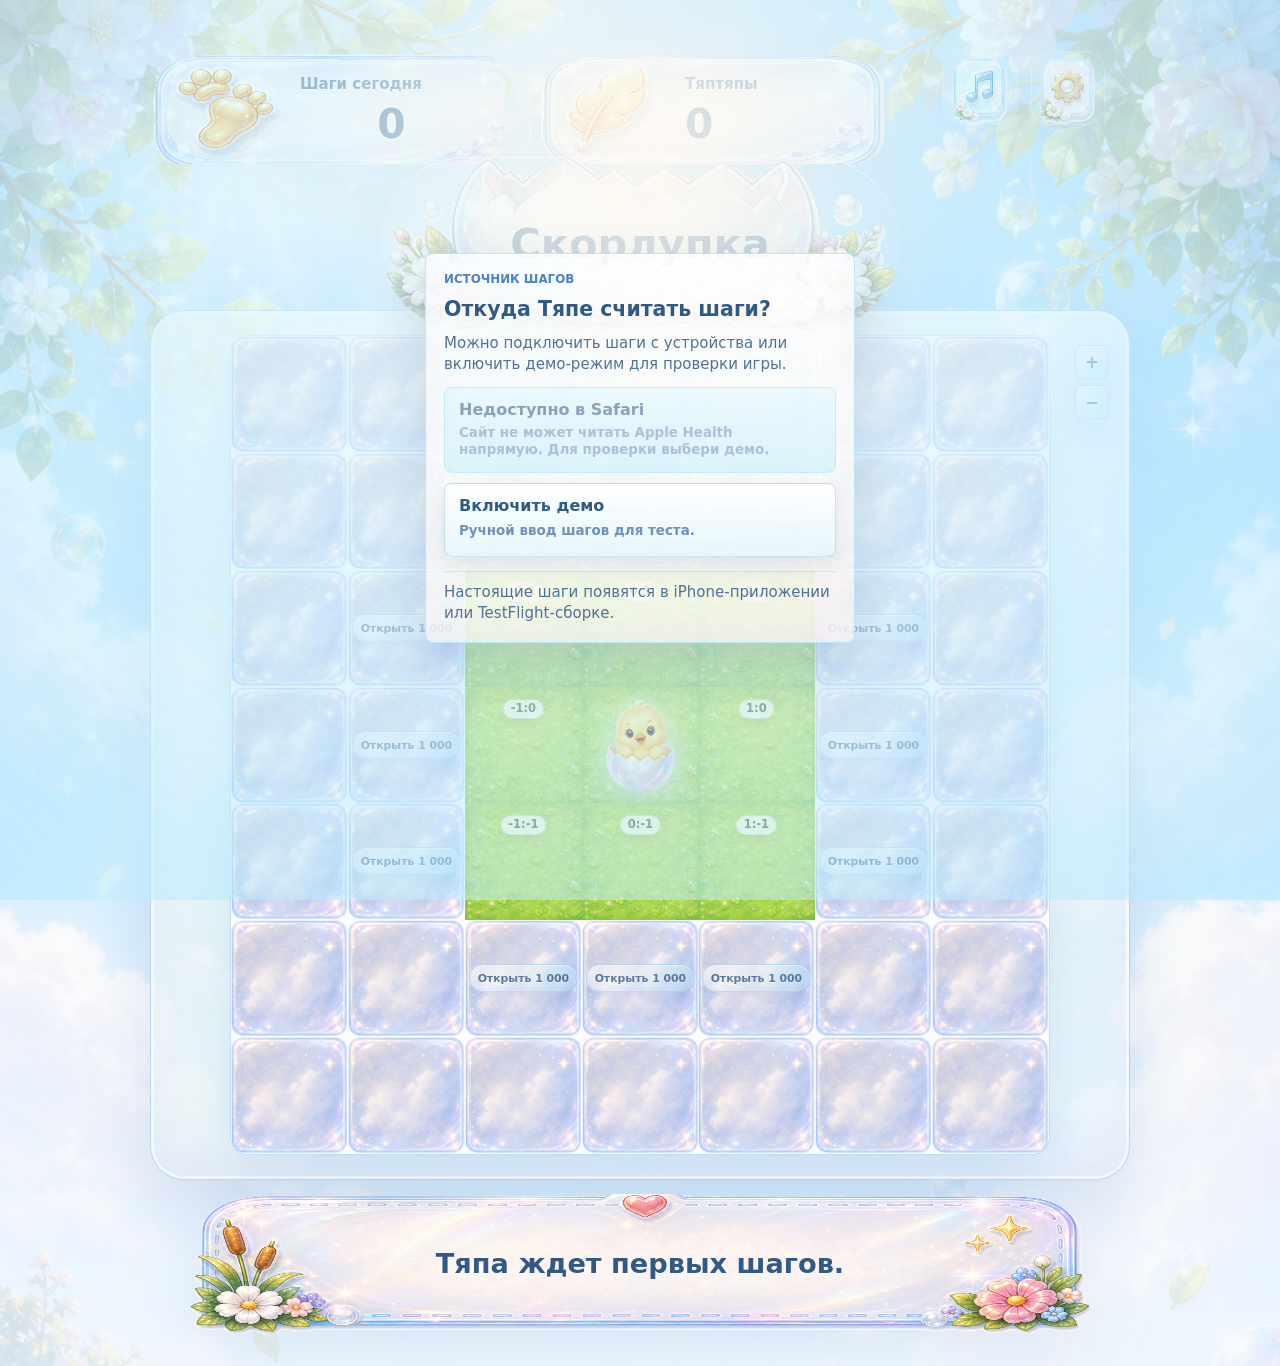
==== tyapa-github-1.3/index.html @ 0c606b0b "Remove Tyapa from shell interior" ====
<!doctype html>
<html lang="ru">
  <head>
    <meta charset="UTF-8" />
    <meta name="viewport" content="width=device-width, initial-scale=1.0" />
    <title>Тяпа 1.3</title>
    <link rel="icon" type="image/png" href="assets/tyapa-hidden.png" />
    <link rel="stylesheet" href="styles.css?v=1.3.4" />
  </head>
  <body class="loading">
    <div class="loader" id="loader" role="status" aria-live="polite">
      <div class="loader-card">
        <div class="loader-scene" aria-hidden="true">
          <span class="loader-cloud loader-cloud-a"></span>
          <span class="loader-cloud loader-cloud-b"></span>
          <span class="loader-sun"></span>
          <span class="loader-hill loader-hill-back"></span>
          <span class="loader-hill loader-hill-front"></span>
          <span class="loader-path"></span>
          <span class="loader-reed loader-reed-a"></span>
          <span class="loader-reed loader-reed-b"></span>
          <span class="loader-leaf loader-leaf-a"></span>
          <span class="loader-leaf loader-leaf-b"></span>
          <div class="loader-egg">
            <img src="assets/tyapa-hidden.png" alt="" draggable="false" />
            <span class="loader-egg-shine"></span>
          </div>
          <div class="loader-trail">
            <span></span>
            <span></span>
            <span></span>
            <span></span>
            <span></span>
            <span></span>
            <span></span>
            <span></span>
          </div>
        </div>
        <div class="loader-copy">
          <p class="loader-title">Тяпа собирает тропинку</p>
          <strong class="loader-progress" id="loaderProgress">0%</strong>
          <span class="loader-bar" aria-hidden="true"><span id="loaderBarFill"></span></span>
        </div>
      </div>
    </div>
    <section class="intro-cutscene" id="introCutscene" aria-label="Первое пробуждение Тяпы" hidden>
      <div class="intro-sky" aria-hidden="true">
        <span class="intro-cloud intro-cloud-a"></span>
        <span class="intro-cloud intro-cloud-b"></span>
        <span class="intro-pollen intro-pollen-a"></span>
        <span class="intro-pollen intro-pollen-b"></span>
        <span class="intro-pollen intro-pollen-c"></span>
      </div>
      <div class="intro-stage" aria-hidden="true">
        <span class="intro-backlight"></span>
        <span class="intro-ground"></span>
        <span class="intro-nest"></span>
        <div class="intro-egg">
          <span class="intro-shadow"></span>
          <span class="intro-egg-whole"></span>
          <span class="intro-egg-top"></span>
          <span class="intro-crack-glow"></span>
          <span class="intro-crack-line"></span>
          <span class="intro-impact"></span>
          <span class="intro-leaf"></span>
          <img class="intro-tyapa" src="assets/tyapa-hidden.png" alt="" draggable="false" />
        </div>
      </div>
      <button class="intro-skip" id="introSkipButton" type="button">Пропустить</button>
    </section>
    <main class="app">
      <section class="topbar" aria-label="Панель состояния">
        <div>
          <p class="eyebrow">уютный шагомер</p>
          <h1>Тяпа</h1>
        </div>
        <div class="top-actions">
          <button class="music-switch" id="soundButton" type="button" aria-label="Музыка" aria-pressed="false">
            <span class="switch-icon" aria-hidden="true">♪</span>
            <span class="switch-copy">Музыка</span>
            <span class="switch-state">Выкл</span>
          </button>
          <button class="icon-button" id="settingsButton" type="button" aria-label="Настройки" title="Настройки">
            ⚙
          </button>
        </div>
      </section>

      <section class="stats" aria-label="Счетчики">
        <article class="stat stat-steps inactive">
          <span>Шаги сегодня</span>
          <input id="stepsInput" class="step-input" type="text" inputmode="numeric" autocomplete="off" aria-label="Шаги сегодня" value="0" readonly />
        </article>
        <article class="stat accent stat-coins">
          <span>Тяптяпы</span>
          <input id="coins" class="coin-input" type="text" inputmode="numeric" autocomplete="off" aria-label="Тяптяпы" value="0" />
        </article>
      </section>

      <section class="step-panel" id="permissionPanel" hidden>
        <div>
          <h2>Доступ к шагам</h2>
          <p>
            Подключение проверяет шаги за сегодня и последние семь дней. Если системный мост здоровья недоступен,
            включится тестовое подтверждение для демо.
          </p>
        </div>
        <button id="grantStepsButton" type="button">Подключить Здоровье</button>
      </section>

      <section class="world-shell" aria-label="Игровой мир">
        <div class="world-header" hidden>
          <div>
            <h2>Карта мира</h2>
            <p id="positionLabel">0:0</p>
          </div>
          <button id="restButton" class="secondary" type="button">Скорлупка</button>
        </div>

        <button id="shellButton" class="shell-title-button" type="button" aria-label="Открыть скорлупку" aria-controls="shellHome" aria-expanded="false">
          <span>Скорлупка</span>
        </button>

        <div class="map-stage">
          <div class="map" id="map" aria-label="Карта 7 на 7"></div>
          <div class="zoom-controls" aria-label="Масштаб карты">
            <button id="zoomInButton" type="button" aria-label="Приблизить" title="Приблизить">+</button>
            <button id="zoomOutButton" type="button" aria-label="Отдалить" title="Отдалить">−</button>
          </div>
          <button id="seedCancelButton" class="seed-cancel-button" type="button" hidden aria-label="Выйти из режима посева" title="Выйти из режима посева">
            <span class="seed-cancel-icon" aria-hidden="true">×</span>
            <span>Готово</span>
          </button>
          <section class="shell-home" id="shellHome" aria-label="Домик в скорлупке" hidden>
            <div class="shell-home-shell" aria-hidden="true">
              <span class="shell-crack shell-crack-left"></span>
              <span class="shell-crack shell-crack-right"></span>
            </div>
            <div class="shell-home-room">
              <div class="shell-room-glow" aria-hidden="true"></div>
              <button class="shell-close" id="shellCloseButton" type="button" aria-label="Вернуться к карте" title="Вернуться к карте">
                <span aria-hidden="true">←</span>
              </button>
              <div class="shell-seed-action">
                <button id="seedButton" class="seed-button" type="button" aria-pressed="false" title="&#1055;&#1086;&#1089;&#1077;&#1103;&#1090;&#1100; &#1089;&#1077;&#1084;&#1077;&#1085;&#1072; &#1085;&#1072; &#1090;&#1088;&#1086;&#1087;&#1080;&#1085;&#1082;&#1077;">
                  <span class="seed-icon" aria-hidden="true"></span>
                  <span class="seed-label">&#1055;&#1086;&#1089;&#1077;&#1103;&#1090;&#1100;</span>
                  <span class="seed-price"><span id="seedCost">5</span> &#1090;&#1103;&#1087;</span>
                </button>
              </div>
              <div class="shell-flight-skill">
                <button id="flightSkillButton" class="shell-skill-button" type="button" title="&#1055;&#1086;&#1083;&#1077;&#1090;">
                  <span class="skill-mark" aria-hidden="true"></span>
                  <span class="skill-name">&#1055;&#1086;&#1083;&#1077;&#1090;</span>
                  <strong>&#1091;&#1088;. <span id="flightLevel">0</span></strong>
                </button>
              </div>
              <section class="shell-collection" aria-label="Полочка с находками" aria-disabled="true">
                <h3><span aria-hidden="true">✦</span> Находки</h3>
                <div class="shell-items" id="shellItems"></div>
              </section>
              <section class="shell-diary" aria-label="Дневник Тяпы" aria-disabled="true">
                <h3><span aria-hidden="true">▤</span> Дневник</h3>
                <ol id="shellDiaryEntries"></ol>
              </section>
            </div>
          </section>
        </div>
        <p class="view-label" id="viewLabel" hidden>Окно: 0:0 / мир 365 x 365</p>

        <div class="controls" aria-label="Перемещение" hidden>
          <button class="joy joy-up" data-move="up" type="button" aria-label="Вверх">↑</button>
          <button class="joy joy-left" data-move="left" type="button" aria-label="Влево">←</button>
          <span class="joy-center" aria-hidden="true"></span>
          <button class="joy joy-right" data-move="right" type="button" aria-label="Вправо">→</button>
          <button class="joy joy-down" data-move="down" type="button" aria-label="Вниз">↓</button>
        </div>
      </section>

      <p class="message" id="message" role="status">Тяпа ждет первых шагов.</p>

      <section class="step-source-layer" id="stepSourceLayer" hidden>
        <article class="step-source-card" role="dialog" aria-modal="true" aria-labelledby="stepSourceTitle" aria-describedby="stepSourceText">
          <span class="step-source-kicker">Источник шагов</span>
          <h2 id="stepSourceTitle">Откуда Тяпе считать шаги?</h2>
          <p id="stepSourceText">Можно подключить шаги с устройства или включить демо-режим для проверки игры.</p>
          <div class="step-source-actions">
            <button id="deviceStepsButton" class="step-source-button primary" type="button">
              <strong>Дать доступ к шагам</strong>
              <span>Для телефона с подключенным мостом шагов.</span>
            </button>
            <button id="demoStepsButton" class="step-source-button" type="button">
              <strong>Включить демо</strong>
              <span>Ручной ввод шагов для теста.</span>
            </button>
          </div>
          <p class="step-source-hint" id="stepSourceHint">Это можно поменять позже в настройках.</p>
        </article>
      </section>

      <section class="tutorial-layer" id="tutorialLayer" hidden>
        <article class="tutorial-card" role="dialog" aria-live="polite" aria-labelledby="tutorialTitle">
          <span class="tutorial-kicker" id="tutorialKicker">Обучение</span>
          <h2 id="tutorialTitle">Первый шажок</h2>
          <p id="tutorialText">Тяпа покажет самое важное.</p>
          <div class="tutorial-actions">
            <button class="tutorial-skip" id="tutorialSkipButton" type="button">Пропустить</button>
            <button id="tutorialNextButton" type="button">Дальше</button>
          </div>
        </article>
      </section>
    </main>

    <dialog id="settingsDialog">
      <form method="dialog" class="settings">
        <div class="dialog-head">
          <h2>Настройки</h2>
          <button class="icon-button" value="close" aria-label="Закрыть" title="Закрыть">×</button>
        </div>
        <div class="settings-tabs" role="tablist" aria-label="Разделы настроек">
          <button id="settingsGeneralTab" class="settings-tab" type="button" role="tab" aria-selected="true" aria-controls="settingsGeneralPanel">Настройки</button>
          <button id="settingsStatsTab" class="settings-tab" type="button" role="tab" aria-selected="false" aria-controls="settingsStatsPanel">Статистика</button>
        </div>
        <section id="settingsGeneralPanel" class="settings-panel" role="tabpanel" aria-labelledby="settingsGeneralTab">
          <dl class="settings-list">
            <div class="audio-settings">
              <dt>Звук</dt>
              <dd>
                <button id="sfxToggle" class="settings-toggle" type="button" aria-pressed="true">Звуки: вкл</button>
                <button id="musicToggle" class="settings-toggle" type="button" aria-pressed="false">Музыка: выкл</button>
              </dd>
            </div>
            <div>
              <dt>Доступ к шагам</dt>
              <dd id="permissionStatus">не выдан</dd>
            </div>
            <div class="step-source-settings">
              <dt>Источник шагов</dt>
              <dd>
                <button id="deviceSourceToggle" class="settings-toggle" type="button" aria-pressed="false">Устройство</button>
                <button id="demoSourceToggle" class="settings-toggle" type="button" aria-pressed="false">Демо</button>
              </dd>
            </div>
            <div>
              <dt>Размер мира</dt>
              <dd>365 x 365</dd>
            </div>
            <div>
              <dt>Версия</dt>
              <dd>1.3 прототип</dd>
            </div>
          </dl>
        </section>
        <section id="settingsStatsPanel" class="settings-panel" role="tabpanel" aria-labelledby="settingsStatsTab" hidden>
          <dl class="settings-list statistics-list">
            <div>
              <dt>Тяптяпов сейчас</dt>
              <dd id="statCoinsCurrent">0</dd>
            </div>
            <div>
              <dt>Всего тяптяпов</dt>
              <dd id="statTotalTyaptyaps">0</dd>
            </div>
            <div>
              <dt>На открытие клеток</dt>
              <dd id="statSpentOpenCells">0</dd>
            </div>
            <div>
              <dt>На полеты</dt>
              <dd id="statSpentFlights">0</dd>
            </div>
            <div>
              <dt>На переходы</dt>
              <dd id="statSpentWalking">0</dd>
            </div>
            <div>
              <dt>На посев</dt>
              <dd id="statSpentSeeding">0</dd>
            </div>
            <div>
              <dt>Открыто клеток</dt>
              <dd id="statOpenCells">0</dd>
            </div>
            <div>
              <dt>Полетов</dt>
              <dd id="statFlightsCount">0</dd>
            </div>
            <div>
              <dt>Начислено за 7 дней</dt>
              <dd id="statRecentTyaptyaps">0</dd>
            </div>
            <div>
              <dt>Последнее начисление</dt>
              <dd id="statLastSettlement">пока нет</dd>
            </div>
          </dl>
          <section class="achievement-list" aria-label="Достижения">
            <div id="achievementList"></div>
          </section>
        </section>
        <button id="resetButton" class="danger" type="button">Сбросить прогресс</button>
      </form>
    </dialog>

    <script src="app.js?v=1.3.4"></script>
  </body>
</html>
---- tyapa-github-1.3/styles.css ----
:root {
  color-scheme: light;
  --ink: #243034;
  --muted: #68777c;
  --paper: #fff8eb;
  --panel: #ffffff;
  --field: #b9df9a;
  --water: #8cc9e8;
  --forest: #86b77b;
  --closed: #d8d0c0;
  --line: rgba(36, 48, 52, 0.14);
  --accent: #f0b43f;
  --accent-strong: #d98923;
  --danger: #b64242;
  font-family: Inter, ui-sans-serif, system-ui, -apple-system, BlinkMacSystemFont, "Segoe UI", sans-serif;
}

.shell-collection,
.shell-diary {
  pointer-events: none;
}

/* GAG redesign: Gloss And Glass art direction overrides */
:root {
  --ink: #315f9d;
  --muted: #6f91bc;
  --paper: #fffaf1;
  --panel: rgba(255, 255, 255, 0.66);
  --field: #bde987;
  --water: #69d5ff;
  --forest: #75c976;
  --closed: #eef4ff;
  --line: rgba(126, 182, 232, 0.3);
  --accent: #ffd96a;
  --accent-strong: #4c82c8;
  --danger: #df6375;
}

body {
  background:
    radial-gradient(circle at 18% 9%, rgba(255, 255, 255, 0.72), transparent 18%),
    radial-gradient(circle at 88% 18%, rgba(247, 169, 200, 0.18), transparent 18%),
    linear-gradient(180deg, rgba(221, 247, 255, 0.38), rgba(243, 247, 255, 0.72)),
    url("assets/backgrounds/screen-background-open-sky.png") center top / cover,
    #aee7ff;
}

button {
  background:
    linear-gradient(135deg, rgba(255, 255, 255, 0.78), rgba(174, 231, 255, 0.48)),
    linear-gradient(180deg, rgba(255, 255, 255, 0.56), rgba(126, 182, 232, 0.32));
  border: 1px solid rgba(126, 182, 232, 0.46);
  box-shadow:
    inset 0 1px 0 rgba(255, 255, 255, 0.86),
    inset 0 -8px 18px rgba(183, 184, 240, 0.18),
    0 12px 26px rgba(76, 130, 200, 0.16);
  color: #4c82c8;
}

button:hover {
  box-shadow:
    inset 0 1px 0 rgba(255, 255, 255, 0.95),
    inset 0 -8px 18px rgba(183, 184, 240, 0.2),
    0 16px 30px rgba(76, 130, 200, 0.22);
}

.loader {
  background:
    radial-gradient(circle at 50% 30%, rgba(255, 255, 255, 0.62), transparent 30%),
    linear-gradient(180deg, rgba(221, 247, 255, 0.94), rgba(243, 247, 255, 0.9)),
    url("assets/backgrounds/screen-background-open-sky.png") center top / cover,
    #dff7ff;
}

.loader::before {
  background:
    radial-gradient(circle at 14% 16%, rgba(255, 255, 255, 0.86) 0 1px, transparent 2px),
    radial-gradient(circle at 78% 30%, rgba(255, 255, 255, 0.86) 0 1px, transparent 2px),
    linear-gradient(115deg, transparent 0 34%, rgba(255, 255, 255, 0.34) 35% 37%, transparent 38% 100%);
}

.loader-card {
  color: #4c82c8;
  gap: 20px;
}

.loader-scene {
  background:
    radial-gradient(circle at 50% 62%, rgba(255, 255, 255, 0.86), transparent 22%),
    radial-gradient(ellipse at 50% 80%, rgba(105, 213, 255, 0.52), transparent 44%),
    linear-gradient(180deg, rgba(255, 255, 255, 0.42), rgba(221, 247, 255, 0.6));
  border: 1px solid rgba(126, 182, 232, 0.58);
  border-radius: 30px;
  box-shadow:
    inset 0 0 0 2px rgba(255, 255, 255, 0.78),
    inset 0 -18px 36px rgba(183, 184, 240, 0.2),
    0 24px 64px rgba(76, 130, 200, 0.24);
}

.loader-cloud,
.intro-cloud {
  background: rgba(255, 255, 255, 0.9);
  box-shadow:
    22px -8px 0 5px rgba(255, 255, 255, 0.76),
    46px 0 0 0 rgba(255, 255, 255, 0.68),
    0 0 18px rgba(255, 255, 255, 0.72);
}

.loader-sun {
  background:
    radial-gradient(circle at 38% 32%, #fff 0 14%, #fff3b4 15% 44%, rgba(255, 217, 106, 0.2) 45% 100%);
  box-shadow: 0 0 36px rgba(255, 255, 255, 0.8), 0 0 70px rgba(255, 217, 106, 0.38);
}

.loader-hill {
  background: rgba(169, 216, 110, 0.28);
  filter: blur(2px);
}

.loader-path {
  background:
    radial-gradient(circle at 50% 20%, rgba(255, 255, 255, 0.45), transparent 18%),
    linear-gradient(180deg, rgba(105, 213, 255, 0.64), rgba(126, 182, 232, 0.2));
  box-shadow: inset 0 10px 18px rgba(255, 255, 255, 0.4);
}

.loader-reed {
  background: #a9d86e;
}

.loader-leaf,
.intro-leaf {
  background:
    linear-gradient(135deg, rgba(255, 255, 255, 0.58), transparent 42%),
    #a9d86e;
  border-color: rgba(126, 182, 232, 0.18);
}

.loader-egg {
  width: 42%;
}

.loader-egg img {
  filter:
    drop-shadow(0 18px 18px rgba(76, 130, 200, 0.18))
    drop-shadow(0 0 12px rgba(255, 255, 255, 0.7));
}

.loader-trail span {
  background: #ffd96a;
  box-shadow:
    7px -6px 0 -4px #ffd96a,
    -7px -6px 0 -4px #ffd96a,
    0 0 12px rgba(255, 255, 255, 0.7);
}

.loader-copy {
  background: rgba(255, 255, 255, 0.58);
  border: 1px solid rgba(126, 182, 232, 0.42);
  border-radius: 24px;
  box-shadow:
    inset 0 0 0 1px rgba(255, 255, 255, 0.74),
    0 18px 42px rgba(76, 130, 200, 0.18);
}

.loader-title {
  color: #4c82c8;
}

.loader-progress {
  color: #315f9d;
  text-shadow: 0 1px 0 rgba(255, 255, 255, 0.72);
}

.loader-bar {
  background: rgba(126, 182, 232, 0.2);
  box-shadow: inset 0 0 0 1px rgba(255, 255, 255, 0.72);
}

.loader-bar span {
  background: linear-gradient(90deg, #aee7ff, #dccbff, #ffd96a, #f7a9c8);
  box-shadow: 0 0 18px rgba(255, 255, 255, 0.9);
}

.intro-cutscene {
  background:
    radial-gradient(circle at 50% 28%, rgba(255, 255, 255, 0.7), transparent 26%),
    linear-gradient(180deg, rgba(221, 247, 255, 0.96), rgba(243, 247, 255, 0.9)),
    url("assets/backgrounds/screen-background-open-sky.png") center top / cover,
    #dff7ff;
}

.intro-backlight {
  background: radial-gradient(circle, rgba(255, 255, 255, 0.8) 0 12%, rgba(174, 231, 255, 0.36) 28%, transparent 66%);
}

.intro-ground {
  background:
    radial-gradient(ellipse at 50% 45%, rgba(255, 255, 255, 0.58) 0 15%, transparent 16%),
    radial-gradient(ellipse at 50% 70%, rgba(105, 213, 255, 0.22) 0 38%, transparent 39%);
}

.intro-nest {
  background:
    radial-gradient(ellipse at 50% 80%, rgba(255, 255, 255, 0.46) 0 34%, transparent 35%),
    repeating-linear-gradient(166deg, rgba(255, 217, 106, 0.64) 0 7px, rgba(247, 169, 200, 0.36) 8px 13px, transparent 14px 22px),
    repeating-linear-gradient(18deg, rgba(126, 182, 232, 0.34) 0 6px, transparent 7px 16px);
  filter: drop-shadow(0 16px 22px rgba(76, 130, 200, 0.16));
}

.intro-egg-whole,
.intro-egg-top {
  filter:
    drop-shadow(0 18px 20px rgba(76, 130, 200, 0.16))
    drop-shadow(0 0 16px rgba(255, 255, 255, 0.6));
}

.intro-crack-glow {
  background: radial-gradient(ellipse, rgba(255, 255, 255, 0.92) 0 22%, rgba(174, 231, 255, 0.44) 52%, transparent 73%);
}

.intro-skip {
  background: rgba(255, 255, 255, 0.62);
  border-color: rgba(126, 182, 232, 0.46);
  color: #4c82c8;
}

.topbar {
  top: 54px;
}

.top-actions {
  gap: 14px;
}

.icon-button,
.music-switch {
  filter:
    drop-shadow(0 12px 22px rgba(76, 130, 200, 0.18))
    drop-shadow(0 0 8px rgba(255, 255, 255, 0.48));
}

.icon-button.active,
.music-switch.active {
  background: url("assets/ui/sliced/music-button.png") center / contain no-repeat;
}

.stats {
  gap: 18px;
}

.stat {
  filter:
    drop-shadow(0 12px 22px rgba(76, 130, 200, 0.16))
    drop-shadow(0 0 8px rgba(255, 255, 255, 0.6));
}

.stat span {
  color: #4c82c8;
  text-shadow: 0 1px 0 rgba(255, 255, 255, 0.8);
}

.stat strong,
.coin-input,
.step-input {
  color: #315f9d;
  text-shadow: 0 1px 0 rgba(255, 255, 255, 0.76);
}

.coin-input:focus,
.step-input:focus {
  outline-color: rgba(126, 182, 232, 0.72);
}

.step-panel,
.settings,
.tutorial-card,
.dialogue-bubble {
  background: rgba(255, 255, 255, 0.68);
  border: 1px solid rgba(126, 182, 232, 0.38);
  border-radius: 24px;
  box-shadow:
    inset 0 0 0 1px rgba(255, 255, 255, 0.7),
    0 18px 42px rgba(76, 130, 200, 0.16);
}

input {
  background: rgba(255, 255, 255, 0.72);
  border-color: rgba(126, 182, 232, 0.38);
  border-radius: 16px;
  color: #315f9d;
}

.world-shell {
  background:
    radial-gradient(circle at 50% 0%, rgba(255, 255, 255, 0.74), transparent 30%),
    linear-gradient(180deg, rgba(255, 255, 255, 0.58), rgba(221, 247, 255, 0.36));
  border: 1px solid rgba(126, 182, 232, 0.48);
  border-radius: 42px;
  box-shadow:
    inset 0 0 0 2px rgba(255, 255, 255, 0.68),
    inset 0 -22px 42px rgba(183, 184, 240, 0.16),
    0 26px 70px rgba(76, 130, 200, 0.22);
}

.world-shell::before {
  color: #4c82c8;
  content: "Скорлупка";
  filter:
    drop-shadow(0 18px 24px rgba(76, 130, 200, 0.18))
    drop-shadow(0 0 12px rgba(255, 255, 255, 0.7));
  text-shadow:
    0 1px 0 rgba(255, 255, 255, 0.9),
    0 0 16px rgba(174, 231, 255, 0.6);
}

.shell-map-button {
  background:
    radial-gradient(circle at 34% 26%, rgba(255, 255, 255, 0.86) 0 18%, transparent 19%),
    linear-gradient(145deg, rgba(255, 255, 255, 0.68), rgba(174, 231, 255, 0.36));
  border: 1px solid rgba(126, 182, 232, 0.5);
  box-shadow:
    inset 0 0 0 2px rgba(255, 255, 255, 0.78),
    0 16px 30px rgba(76, 130, 200, 0.2);
}

.shell-button-icon,
.tyapa-sprite,
.tyapa-traveler img,
.intro-tyapa {
  filter:
    drop-shadow(0 12px 18px rgba(76, 130, 200, 0.2))
    drop-shadow(0 0 8px rgba(255, 255, 255, 0.72));
}

.map {
  background:
    linear-gradient(135deg, rgba(255, 255, 255, 0.45), rgba(221, 247, 255, 0.2));
  border: 1px solid rgba(126, 182, 232, 0.44);
  border-radius: 28px;
  box-shadow:
    inset 0 0 0 2px rgba(255, 255, 255, 0.56),
    0 18px 44px rgba(76, 130, 200, 0.18);
}

.tile::after {
  display: none;
}

.tile.current {
  filter: none;
}

.zoom-controls {
  right: -58px;
}

.zoom-controls button,
.open-button,
.settings-toggle {
  background:
    radial-gradient(circle at 34% 28%, rgba(255, 255, 255, 0.82) 0 16%, transparent 17%),
    linear-gradient(145deg, rgba(255, 255, 255, 0.7), rgba(174, 231, 255, 0.42));
  border: 1px solid rgba(126, 182, 232, 0.5);
  color: #4c82c8;
}

.open-button.affordable,
.open-button.corner-open {
  background:
    radial-gradient(circle at 34% 28%, rgba(255, 255, 255, 0.86) 0 16%, transparent 17%),
    linear-gradient(145deg, rgba(255, 217, 106, 0.86), rgba(247, 169, 200, 0.44));
  color: #315f9d;
}

.open-button.muted {
  background: rgba(255, 255, 255, 0.44);
  color: rgba(76, 130, 200, 0.56);
}

.trail {
  --trail-core: rgba(255, 239, 194, 0.72);
  --trail-edge: rgba(205, 222, 128, 0.52);
  --trail-shadow: rgba(130, 176, 82, 0.12);
  --trail-spark: rgba(255, 255, 250, 0.78);
  --trail-pearl: rgba(220, 203, 255, 0.58);
  --trail-gold: rgba(255, 217, 106, 0.4);
}

.trail-weak {
  --trail-core: rgba(255, 239, 194, 0.26);
  --trail-edge: rgba(205, 222, 128, 0.18);
  --trail-pearl: rgba(220, 203, 255, 0.2);
  --trail-gold: rgba(255, 217, 106, 0.14);
}

.trail-light {
  --trail-core: rgba(255, 239, 194, 0.48);
  --trail-edge: rgba(205, 222, 128, 0.32);
  --trail-pearl: rgba(220, 203, 255, 0.34);
  --trail-gold: rgba(255, 217, 106, 0.22);
}

.trail-medium {
  --trail-core: rgba(255, 239, 194, 0.66);
  --trail-edge: rgba(205, 222, 128, 0.48);
  --trail-pearl: rgba(220, 203, 255, 0.48);
  --trail-gold: rgba(255, 217, 106, 0.32);
}

.trail-strong {
  --trail-core: rgba(255, 239, 194, 0.82);
  --trail-edge: rgba(205, 222, 128, 0.56);
  --trail-pearl: rgba(220, 203, 255, 0.58);
  --trail-gold: rgba(255, 217, 106, 0.4);
}

.biome-blend {
  filter: blur(clamp(7px, 0.95vw, 12px));
  mix-blend-mode: screen;
}

.detail-reeds,
.detail-shrubs {
  filter: saturate(1.2) brightness(1.08);
}

.duck {
  animation: gagTyapaIdle 2.8s ease-in-out infinite;
}

.duck.resting {
  animation: gagShellRest 3.2s ease-in-out infinite;
}

.tyapa-sprite {
  max-height: 118px;
}

.tyapa-traveler img {
  height: 86%;
  max-height: 118px;
  max-width: 78%;
}

.map-character-sprite {
  filter:
    drop-shadow(0 10px 14px rgba(76, 130, 200, 0.18))
    drop-shadow(0 0 7px rgba(255, 255, 255, 0.64));
}

.dialogue-overlay {
  color: #315f9d;
}

.dialogue-bubble {
  color: #315f9d;
}

.character-portrait span {
  background:
    radial-gradient(ellipse at 38% 20%, rgba(255, 255, 255, 0.7) 0 16%, transparent 17%),
    linear-gradient(145deg, rgba(221, 247, 255, 0.88), rgba(220, 203, 255, 0.58));
  border-color: rgba(126, 182, 232, 0.42);
}

.family-overlay {
  background: #f3f7ff;
}

.family-continue {
  background:
    linear-gradient(145deg, rgba(255, 255, 255, 0.82), rgba(174, 231, 255, 0.5));
  color: #4c82c8;
}

.message {
  color: #315f9d;
  filter:
    drop-shadow(0 18px 32px rgba(76, 130, 200, 0.18))
    drop-shadow(0 0 8px rgba(255, 255, 255, 0.62));
  text-shadow: 0 1px 0 rgba(255, 255, 255, 0.78);
}

.shell-home {
  background:
    radial-gradient(circle at 50% 18%, rgba(255, 255, 255, 0.78), transparent 26%),
    radial-gradient(ellipse at 50% 78%, rgba(105, 213, 255, 0.18), transparent 44%),
    linear-gradient(180deg, rgba(221, 247, 255, 0.78), rgba(243, 247, 255, 0.86));
  border-radius: 28px;
}

.shell-home::before,
.shell-home::after {
  content: "";
  pointer-events: none;
  position: absolute;
  z-index: 0;
}

.shell-home::before {
  background:
    radial-gradient(circle at 22% 76%, rgba(247, 169, 200, 0.26), transparent 15%),
    radial-gradient(circle at 80% 18%, rgba(174, 231, 255, 0.28), transparent 14%);
  inset: 0;
}

.shell-home::after {
  background:
    radial-gradient(circle at 12% 22%, rgba(255, 255, 255, 0.9) 0 1px, transparent 2px),
    radial-gradient(circle at 72% 30%, rgba(255, 255, 255, 0.9) 0 1px, transparent 2px),
    radial-gradient(circle at 86% 78%, rgba(255, 255, 255, 0.8) 0 1px, transparent 2px);
  inset: 0;
}

.shell-home-shell {
  background:
    radial-gradient(ellipse at 44% 22%, rgba(255, 255, 255, 0.92) 0 16%, transparent 17%),
    radial-gradient(circle at 28% 58%, rgba(174, 231, 255, 0.22) 0 4%, transparent 5%),
    radial-gradient(circle at 70% 44%, rgba(247, 169, 200, 0.18) 0 5%, transparent 6%),
    linear-gradient(125deg, rgba(255, 255, 255, 0.96), rgba(221, 247, 255, 0.72), rgba(220, 203, 255, 0.62));
  border-color: rgba(255, 255, 255, 0.76);
  box-shadow:
    inset -22px -28px 0 rgba(183, 184, 240, 0.12),
    inset 16px 14px 0 rgba(255, 255, 255, 0.42),
    0 28px 54px rgba(76, 130, 200, 0.22);
}

.shell-home-room {
  background:
    radial-gradient(ellipse at 50% 83%, rgba(169, 216, 110, 0.22) 0 19%, transparent 20%),
    radial-gradient(ellipse at 50% 58%, rgba(255, 255, 255, 0.76) 0 35%, rgba(221, 247, 255, 0.64) 69%, rgba(220, 203, 255, 0.28));
  box-shadow:
    inset 0 0 0 2px rgba(255, 255, 255, 0.56),
    inset 0 -22px 40px rgba(183, 184, 240, 0.18);
}

.shell-home-room::before {
  background:
    linear-gradient(90deg, transparent, rgba(126, 182, 232, 0.18), transparent),
    radial-gradient(ellipse at 50% 100%, rgba(105, 213, 255, 0.2) 0 28%, transparent 29%);
}

.shell-room-glow {
  background:
    radial-gradient(circle at 50% 22%, rgba(255, 255, 255, 0.82) 0 12%, transparent 34%),
    radial-gradient(ellipse at 50% 62%, rgba(174, 231, 255, 0.32) 0 28%, transparent 60%);
}

.shell-close {
  background:
    radial-gradient(circle at 38% 30%, rgba(255, 255, 255, 0.9) 0 16%, transparent 17%),
    linear-gradient(145deg, rgba(221, 247, 255, 0.88), rgba(220, 203, 255, 0.6));
  border: 1px solid rgba(126, 182, 232, 0.42);
  color: #4c82c8;
}

.shell-nest::before {
  background: radial-gradient(ellipse at 50% 58%, rgba(76, 130, 200, 0.14) 0 52%, transparent 54%);
}

.seed-button {
  background:
    radial-gradient(circle at 26% 18%, rgba(255, 255, 255, 0.82) 0 8%, transparent 9%),
    linear-gradient(145deg, rgba(255, 255, 255, 0.72), rgba(169, 216, 110, 0.46));
  border-color: rgba(126, 182, 232, 0.44);
  border-radius: 18px;
  color: #315f9d;
}

.seed-button.active {
  background:
    radial-gradient(circle at 26% 18%, rgba(255, 255, 255, 0.82) 0 8%, transparent 9%),
    linear-gradient(145deg, rgba(221, 247, 255, 0.84), rgba(255, 217, 106, 0.54));
  color: #315f9d;
}

.seed-icon {
  background:
    radial-gradient(ellipse at 42% 34%, #fff 0 17%, transparent 18%),
    radial-gradient(ellipse at 48% 56%, #ffd96a 0 58%, #f6a23a 61% 100%);
}

.shell-room-title {
  color: #4c82c8;
}

.shell-room-title span,
.shell-collection,
.shell-diary {
  background: rgba(255, 255, 255, 0.62);
  border: 1px solid rgba(126, 182, 232, 0.38);
  border-radius: 20px;
  box-shadow:
    inset 0 0 0 1px rgba(255, 255, 255, 0.72),
    0 14px 26px rgba(76, 130, 200, 0.14);
  color: #315f9d;
}

.shell-items::after {
  background: linear-gradient(180deg, rgba(174, 231, 255, 0.52), rgba(126, 182, 232, 0.34));
}

.shell-item-icon {
  border-color: rgba(126, 182, 232, 0.28);
  box-shadow:
    inset 0 2px 0 rgba(255, 255, 255, 0.66),
    inset -4px -5px 0 rgba(183, 184, 240, 0.14);
}

.shell-diary-entry {
  border-top-color: rgba(126, 182, 232, 0.22);
}

.shell-diary-entry time,
.shell-empty {
  color: rgba(49, 95, 157, 0.62);
}

.tutorial-layer.is-blocking {
  background: rgba(76, 130, 200, 0.14);
  backdrop-filter: blur(5px);
}

.tutorial-kicker {
  color: #4c82c8;
}

.tutorial-card p {
  color: #5f79a5;
}

.tutorial-skip {
  background: rgba(255, 255, 255, 0.56);
  color: #4c82c8;
}

.map.tutorial-focus,
.stats.tutorial-focus .stat,
.zoom-controls.tutorial-focus,
.seed-button.tutorial-focus {
  outline-color: rgba(255, 255, 255, 0.95);
  box-shadow: 0 0 0 5px rgba(174, 231, 255, 0.42), 0 0 28px rgba(255, 255, 255, 0.78);
}

.tile.tutorial-target::before,
.map.seed-mode .tile.seedable::before {
  border-color: rgba(255, 255, 255, 0.98);
  box-shadow:
    0 0 0 3px rgba(174, 231, 255, 0.52),
    0 0 28px rgba(255, 255, 255, 0.76);
}

dialog::backdrop {
  background: rgba(76, 130, 200, 0.24);
  backdrop-filter: blur(8px);
}

.settings-toggle[aria-pressed="true"] {
  background:
    radial-gradient(circle at 34% 28%, rgba(255, 255, 255, 0.82) 0 16%, transparent 17%),
    linear-gradient(145deg, rgba(174, 231, 255, 0.82), rgba(169, 216, 110, 0.46));
  color: #315f9d;
}

.danger {
  background:
    linear-gradient(145deg, rgba(255, 255, 255, 0.78), rgba(247, 169, 200, 0.42));
  color: #df6375;
}

@keyframes gagTyapaIdle {
  0%, 100% {
    transform: translateY(0) scale(1);
  }

  50% {
    transform: translateY(-3px) scale(1.015);
  }
}

@keyframes gagShellRest {
  0%, 100% {
    transform: translateY(0) rotate(-1deg);
  }

  50% {
    transform: translateY(-2px) rotate(1deg);
  }
}

@media (max-width: 640px) {
  .topbar {
    top: auto;
  }

  .icon-button,
  .music-switch {
    width: 48px;
  }

  .stat {
    min-height: 62px;
    padding: 13px 8px 8px 63px;
  }

  .stat-steps {
    padding-left: 62px;
  }

  .world-shell {
    border-radius: 24px;
    margin-top: 58px;
    padding: 9px;
  }

  .world-shell::before {
    height: 80px;
    top: -72px;
    width: min(248px, 68vw);
  }

  .map {
    border-radius: 18px;
  }

  .message {
    min-height: 78px;
    padding: 18px 32px 17px;
  }

  .shell-home {
    border-radius: 18px;
  }
}

* {
  box-sizing: border-box;
}

[hidden] {
  display: none !important;
}

body {
  margin: 0;
  min-height: 100vh;
  background:
    linear-gradient(180deg, rgba(255, 255, 255, 0.08), rgba(237, 187, 105, 0.24)),
    url("assets/backgrounds/screen-background-open-sky.png") center top / cover,
    #9fdaf4;
  color: var(--ink);
  overflow-x: hidden;
}

body.loading .app {
  visibility: hidden;
}

body.intro-playing {
  overflow: hidden;
}

.loader {
  align-items: center;
  background:
    linear-gradient(180deg, rgba(130, 205, 235, 0.92) 0 44%, rgba(189, 223, 148, 0.95) 45% 100%),
    url("assets/backgrounds/screen-background-open-sky.png") center top / cover,
    #dff4ff;
  display: grid;
  inset: 0;
  justify-items: center;
  overflow: hidden;
  opacity: 1;
  padding: 24px;
  position: fixed;
  transition: opacity 0.38s ease, visibility 0.38s ease;
  visibility: visible;
  z-index: 1000;
}

.loader::before {
  background:
    linear-gradient(135deg, rgba(255, 250, 229, 0.46) 0 18%, transparent 18% 100%),
    linear-gradient(45deg, transparent 0 34%, rgba(255, 255, 255, 0.2) 34% 36%, transparent 36% 100%);
  content: "";
  inset: 0;
  opacity: 0.72;
  position: absolute;
  pointer-events: none;
}

.loader.done {
  opacity: 0;
  pointer-events: none;
  visibility: hidden;
}

.loader-card {
  align-items: center;
  color: #5a3219;
  display: grid;
  gap: 18px;
  justify-items: center;
  position: relative;
  text-align: center;
  width: min(430px, calc(100vw - 40px));
  z-index: 1;
}

.loader-scene {
  aspect-ratio: 1.16 / 1;
  background:
    linear-gradient(180deg, rgba(133, 207, 236, 0.78) 0 44%, rgba(186, 224, 143, 0.95) 45% 100%);
  border: 2px solid rgba(255, 250, 231, 0.62);
  border-radius: 8px;
  box-shadow:
    inset 0 0 0 1px rgba(81, 117, 78, 0.08),
    0 22px 58px rgba(80, 95, 72, 0.22);
  overflow: hidden;
  position: relative;
  width: min(350px, 82vw);
}

.loader-cloud,
.intro-cloud {
  background: rgba(255, 255, 255, 0.86);
  border-radius: 999px;
  box-shadow:
    22px -8px 0 5px rgba(255, 255, 255, 0.78),
    46px 0 0 0 rgba(255, 255, 255, 0.72);
  height: 20px;
  position: absolute;
  width: 46px;
}

.loader-cloud-a {
  animation: loaderCloud 7.2s ease-in-out infinite;
  left: 10%;
  top: 16%;
}

.loader-cloud-b {
  animation: loaderCloud 8.4s ease-in-out infinite reverse;
  right: 19%;
  scale: 0.72;
  top: 25%;
}

.loader-sun {
  background:
    radial-gradient(circle at 38% 34%, #fff8cc 0 18%, #f2c65b 19% 68%, rgba(242, 198, 91, 0.16) 70% 100%);
  border-radius: 50%;
  height: 58px;
  position: absolute;
  right: 12%;
  top: 12%;
  width: 58px;
}

.loader-hill {
  border-radius: 50% 50% 0 0 / 100% 100% 0 0;
  bottom: 23%;
  height: 36%;
  position: absolute;
}

.loader-hill-back {
  background: rgba(130, 182, 111, 0.8);
  left: -12%;
  width: 76%;
}

.loader-hill-front {
  background: rgba(99, 165, 104, 0.72);
  right: -20%;
  width: 88%;
}

.loader-path {
  background:
    linear-gradient(90deg, transparent 0 8%, rgba(116, 81, 42, 0.12) 9% 12%, transparent 13% 100%),
    linear-gradient(180deg, #e9c98c, #c6924f);
  border-radius: 48% 52% 0 0 / 100% 100% 0 0;
  bottom: -6%;
  box-shadow: inset 0 12px 0 rgba(255, 255, 255, 0.16);
  height: 45%;
  left: 34%;
  position: absolute;
  transform: perspective(170px) rotateX(48deg);
  transform-origin: 50% 100%;
  width: 32%;
}

.loader-reed {
  background: #477f4a;
  border-radius: 999px;
  bottom: 17%;
  height: 42px;
  position: absolute;
  transform-origin: 50% 100%;
  width: 4px;
}

.loader-reed::before,
.loader-reed::after {
  background: #5d9852;
  border-radius: 999px 999px 0 999px;
  content: "";
  height: 22px;
  position: absolute;
  top: 10px;
  width: 9px;
}

.loader-reed::before {
  right: 1px;
  transform: rotate(-44deg);
  transform-origin: 100% 100%;
}

.loader-reed::after {
  left: 1px;
  transform: rotate(42deg);
  transform-origin: 0 100%;
}

.loader-reed-a {
  left: 15%;
  transform: rotate(-8deg);
}

.loader-reed-b {
  right: 17%;
  transform: rotate(9deg) scale(0.86);
}

.loader-leaf,
.intro-leaf {
  background:
    linear-gradient(135deg, rgba(255, 255, 255, 0.38), transparent 42%),
    #6fb36d;
  border: 1px solid rgba(48, 91, 49, 0.22);
  border-radius: 90% 6% 78% 16%;
  box-shadow: inset -5px -5px 0 rgba(43, 105, 49, 0.13);
  height: 28px;
  position: absolute;
  width: 42px;
}

.loader-leaf::after,
.intro-leaf::after {
  background: rgba(49, 97, 42, 0.42);
  border-radius: 999px;
  content: "";
  height: 2px;
  left: 8px;
  position: absolute;
  top: 13px;
  transform: rotate(-20deg);
  width: 26px;
}

.loader-leaf-a {
  animation: loaderLeaf 4.8s ease-in-out infinite;
  left: 16%;
  top: 37%;
}

.loader-leaf-b {
  animation: loaderLeaf 5.7s ease-in-out infinite reverse;
  right: 14%;
  top: 51%;
  transform: scale(0.72) rotate(22deg);
}

.loader-egg {
  animation: loaderEggBob 2.2s ease-in-out infinite;
  bottom: 16%;
  display: grid;
  left: 50%;
  place-items: center;
  position: absolute;
  transform: translateX(-50%);
  width: 34%;
  z-index: 3;
}

.loader-egg img {
  display: block;
  filter: drop-shadow(0 14px 16px rgba(77, 77, 50, 0.26));
  width: 100%;
}

.loader-egg-shine {
  background: rgba(255, 255, 255, 0.55);
  border-radius: 50%;
  height: 18%;
  left: 28%;
  position: absolute;
  top: 17%;
  transform: rotate(-18deg);
  width: 12%;
}

.loader-trail {
  inset: 0;
  position: absolute;
  z-index: 4;
}

.loader-trail span {
  --x: 50%;
  --y: 50%;
  --r: 0deg;
  animation: pawStep 1.45s ease-in-out infinite;
  background: #d98923;
  border-radius: 56% 44% 58% 42%;
  box-shadow:
    7px -6px 0 -4px #d98923,
    -7px -6px 0 -4px #d98923;
  height: 14px;
  left: var(--x);
  opacity: 0.28;
  position: absolute;
  top: var(--y);
  transform: translate(-50%, -50%) rotate(var(--r));
  transform-origin: 50% 50%;
  width: 14px;
}

.loader-trail span:nth-child(1) { --x: 38%; --y: 83%; --r: -18deg; animation-delay: 0s; }
.loader-trail span:nth-child(2) { --x: 56%; --y: 78%; --r: 12deg; animation-delay: 0.12s; }
.loader-trail span:nth-child(3) { --x: 42%; --y: 70%; --r: -14deg; animation-delay: 0.24s; }
.loader-trail span:nth-child(4) { --x: 58%; --y: 64%; --r: 14deg; animation-delay: 0.36s; }
.loader-trail span:nth-child(5) { --x: 45%; --y: 57%; --r: -12deg; animation-delay: 0.48s; }
.loader-trail span:nth-child(6) { --x: 57%; --y: 51%; --r: 13deg; animation-delay: 0.6s; }
.loader-trail span:nth-child(7) { --x: 47%; --y: 45%; --r: -8deg; animation-delay: 0.72s; }
.loader-trail span:nth-child(8) { --x: 54%; --y: 40%; --r: 9deg; animation-delay: 0.84s; }

@keyframes pawStep {
  0%, 100% {
    opacity: 0.26;
    scale: 0.78;
  }

  45% {
    opacity: 1;
    scale: 1;
  }
}

.loader-copy {
  align-items: center;
  background: rgba(255, 248, 235, 0.84);
  border: 1px solid rgba(122, 86, 26, 0.1);
  border-radius: 8px;
  box-shadow: 0 16px 34px rgba(82, 95, 76, 0.14);
  display: grid;
  gap: 8px;
  justify-items: center;
  padding: 14px 18px 16px;
  width: min(340px, 100%);
}

.loader-title {
  font-size: 1.05rem;
  font-weight: 900;
}

.loader-progress {
  font-size: 1.6rem;
  font-variant-numeric: tabular-nums;
  line-height: 1;
}

.loader-bar {
  background: rgba(93, 127, 70, 0.18);
  border-radius: 999px;
  display: block;
  height: 8px;
  overflow: hidden;
  width: min(220px, 74vw);
}

.loader-bar span {
  background: linear-gradient(90deg, #71b36b, #f0b43f);
  border-radius: inherit;
  display: block;
  height: 100%;
  transition: width 0.24s ease;
  width: 0%;
}

.intro-cutscene {
  align-items: center;
  background:
    linear-gradient(180deg, rgba(137, 211, 240, 0.96) 0 53%, rgba(176, 221, 132, 0.98) 54% 100%),
    url("assets/backgrounds/screen-background-open-sky.png") center top / cover,
    #dff4ff;
  --intro-duration: 6.4s;
  display: grid;
  inset: 0;
  justify-items: center;
  opacity: 0;
  overflow: hidden;
  padding: 24px;
  pointer-events: none;
  position: fixed;
  visibility: hidden;
  z-index: 960;
}

.intro-cutscene.is-playing {
  animation: introSceneFade var(--intro-duration) ease both;
  pointer-events: auto;
  visibility: visible;
}

.intro-sky {
  inset: 0;
  position: absolute;
}

.intro-cloud-a {
  animation: introCloudA var(--intro-duration) ease both;
  left: 15%;
  top: 18%;
}

.intro-cloud-b {
  animation: introCloudB var(--intro-duration) ease both;
  right: 18%;
  scale: 0.78;
  top: 28%;
}

.intro-pollen {
  animation: introPollen 3.4s ease-in-out infinite;
  background: rgba(255, 245, 159, 0.9);
  border-radius: 50%;
  height: 6px;
  position: absolute;
  width: 6px;
}

.intro-pollen-a {
  left: 28%;
  top: 43%;
}

.intro-pollen-b {
  animation-delay: 0.45s;
  right: 31%;
  top: 38%;
}

.intro-pollen-c {
  animation-delay: 0.9s;
  left: 61%;
  top: 57%;
}

.intro-stage {
  align-items: end;
  display: grid;
  height: min(680px, 82svh);
  justify-items: center;
  position: relative;
  width: min(720px, 100%);
}

.intro-backlight {
  animation: introBacklight var(--intro-duration) ease both;
  background: radial-gradient(circle, rgba(255, 248, 193, 0.58) 0 12%, rgba(255, 248, 193, 0.24) 28%, transparent 66%);
  border-radius: 50%;
  height: min(520px, 72vw);
  left: 50%;
  position: absolute;
  top: 50%;
  transform: translate(-50%, -48%);
  width: min(520px, 72vw);
}

.intro-ground {
  background:
    radial-gradient(ellipse at 50% 39%, rgba(255, 247, 206, 0.45) 0 14%, transparent 15%),
    radial-gradient(ellipse at 50% 64%, rgba(71, 122, 62, 0.18) 0 38%, transparent 39%),
    linear-gradient(180deg, rgba(128, 183, 103, 0.13), rgba(76, 139, 74, 0.27));
  border-radius: 50%;
  bottom: 4.5%;
  height: 22%;
  position: absolute;
  width: min(620px, 86vw);
}

.intro-nest {
  animation: introNestSettle var(--intro-duration) ease both;
  background:
    radial-gradient(ellipse at 50% 82%, rgba(108, 70, 33, 0.34) 0 34%, transparent 35%),
    repeating-linear-gradient(166deg, rgba(128, 88, 39, 0.86) 0 7px, rgba(184, 132, 65, 0.86) 8px 13px, transparent 14px 22px),
    repeating-linear-gradient(18deg, rgba(103, 74, 35, 0.78) 0 6px, transparent 7px 16px);
  border-radius: 50%;
  bottom: 11%;
  height: 12%;
  left: 50%;
  position: absolute;
  transform: translateX(-50%);
  width: min(370px, 62vw);
  z-index: 1;
}

.intro-egg {
  aspect-ratio: 3 / 4;
  bottom: 12%;
  position: absolute;
  transform-origin: 50% 82%;
  width: clamp(250px, 30vw, 380px);
  z-index: 2;
}

.intro-shadow {
  animation: introShadow var(--intro-duration) ease both;
  background: rgba(59, 78, 46, 0.24);
  border-radius: 50%;
  bottom: -7%;
  filter: blur(2px);
  height: 11%;
  left: 50%;
  position: absolute;
  transform: translateX(-50%);
  width: 72%;
}

.intro-egg-whole,
.intro-egg-top {
  background: url("assets/tyapa-hidden.png") center / contain no-repeat;
  inset: 0;
  position: absolute;
}

.intro-egg-whole {
  animation: introEggWake var(--intro-duration) ease both;
  filter: drop-shadow(0 18px 22px rgba(77, 77, 50, 0.24));
  transform-origin: 50% 82%;
  z-index: 5;
}

.intro-egg-top {
  animation: introShellTop var(--intro-duration) cubic-bezier(0.18, 0.86, 0.24, 1) both;
  clip-path: polygon(0 0, 100% 0, 100% 51%, 94% 47%, 84% 55%, 74% 47%, 63% 55%, 52% 47%, 40% 56%, 30% 47%, 18% 55%, 8% 47%, 0 52%);
  filter: drop-shadow(0 16px 18px rgba(77, 58, 31, 0.2));
  opacity: 0;
  transform-origin: 50% 54%;
  z-index: 8;
}

.intro-crack-glow {
  animation: introCrackGlow var(--intro-duration) ease both;
  background: radial-gradient(ellipse, rgba(255, 247, 174, 0.86) 0 22%, rgba(255, 228, 121, 0.22) 52%, transparent 73%);
  height: 18%;
  left: 17%;
  opacity: 0;
  position: absolute;
  top: 42%;
  transform: scaleX(0.2);
  width: 66%;
  z-index: 7;
}

.intro-crack-line {
  animation: introCrack var(--intro-duration) ease both;
  background:
    linear-gradient(180deg, rgba(255, 255, 245, 0.98) 0 34%, rgba(125, 73, 30, 0.58) 35% 100%);
  clip-path: polygon(0 45%, 7% 30%, 16% 60%, 26% 33%, 37% 63%, 49% 31%, 60% 58%, 72% 33%, 84% 61%, 94% 35%, 100% 46%, 100% 60%, 94% 49%, 84% 74%, 72% 47%, 60% 72%, 49% 45%, 37% 75%, 26% 49%, 16% 75%, 7% 45%, 0 58%);
  filter: drop-shadow(0 3px 1px rgba(91, 55, 25, 0.32));
  height: 6.5%;
  left: 12%;
  opacity: 0;
  position: absolute;
  top: 47%;
  transform: scaleX(0.06);
  transform-origin: 50% 50%;
  width: 76%;
  z-index: 9;
}

.intro-impact {
  animation: introImpact var(--intro-duration) ease both;
  border: 3px solid rgba(255, 249, 206, 0.9);
  border-radius: 50%;
  height: 18%;
  left: 41%;
  opacity: 0;
  position: absolute;
  top: 21%;
  transform: scale(0.2);
  width: 18%;
  z-index: 10;
}

.intro-leaf {
  animation: introLeafFall var(--intro-duration) cubic-bezier(0.32, 0.04, 0.18, 1) both;
  height: clamp(28px, 5vw, 42px);
  left: 62%;
  top: -14%;
  width: clamp(42px, 7vw, 64px);
  z-index: 11;
}

.intro-tyapa {
  animation: introTyapaReveal var(--intro-duration) cubic-bezier(0.18, 0.8, 0.22, 1) both;
  bottom: -8%;
  display: block;
  filter: drop-shadow(0 18px 20px rgba(77, 77, 50, 0.22));
  left: 50%;
  opacity: 0;
  position: absolute;
  transform: translateX(-50%) translateY(15%) scale(0.84);
  transform-origin: 50% 84%;
  width: 113%;
  z-index: 6;
}

.intro-skip {
  background: rgba(255, 248, 235, 0.78);
  border: 1px solid rgba(71, 108, 64, 0.16);
  bottom: 24px;
  color: #4d371a;
  min-height: 38px;
  padding: 0 14px;
  position: absolute;
  right: 24px;
  z-index: 9;
}

@keyframes loaderCloud {
  0%, 100% {
    translate: -5px 0;
  }

  50% {
    translate: 8px 2px;
  }
}

@keyframes loaderLeaf {
  0%, 100% {
    translate: 0 0;
    rotate: -8deg;
  }

  50% {
    translate: 12px 10px;
    rotate: 18deg;
  }
}

@keyframes loaderEggBob {
  0%, 100% {
    translate: 0 0;
  }

  50% {
    translate: 0 -5px;
  }
}

@keyframes introSceneFade {
  0% {
    opacity: 0;
  }

  6%, 94% {
    opacity: 1;
  }

  100% {
    opacity: 0;
  }
}

@keyframes introCloudA {
  0% {
    translate: -16px 0;
  }

  100% {
    translate: 20px 2px;
  }
}

@keyframes introCloudB {
  0% {
    translate: 18px 0;
  }

  100% {
    translate: -18px -2px;
  }
}

@keyframes introPollen {
  0%, 100% {
    opacity: 0.22;
    translate: 0 0;
  }

  50% {
    opacity: 0.9;
    translate: 8px -12px;
  }
}

@keyframes introBacklight {
  0%, 20% {
    opacity: 0.26;
    scale: 0.9;
  }

  38% {
    opacity: 0.46;
    scale: 1;
  }

  62% {
    opacity: 0.72;
    scale: 1.08;
  }

  100% {
    opacity: 0.38;
    scale: 1;
  }
}

@keyframes introNestSettle {
  0%, 38% {
    transform: translateX(-50%) scaleX(0.92);
  }

  54% {
    transform: translateX(-50%) scaleX(1.04);
  }

  72%, 100% {
    transform: translateX(-50%) scaleX(1);
  }
}

@keyframes introShadow {
  0%, 34% {
    opacity: 0.22;
    transform: translateX(-50%) scaleX(0.82);
  }

  50% {
    opacity: 0.28;
    transform: translateX(-50%) scaleX(0.9);
  }

  72%, 100% {
    opacity: 0.2;
    transform: translateX(-50%) scaleX(1.08);
  }
}

@keyframes introEggWake {
  0%, 18% {
    opacity: 1;
    transform: translateY(0) rotate(0deg) scale(1);
  }

  25% {
    transform: translateY(-0.5%) rotate(-1.2deg) scale(1.005);
  }

  31% {
    transform: translateY(0) rotate(1.4deg) scale(1.01);
  }

  37% {
    transform: translateY(-1.2%) rotate(-1.8deg) scale(1.018);
  }

  43% {
    transform: translateY(0.2%) rotate(1.2deg) scale(1.012);
  }

  48% {
    opacity: 1;
    transform: translateY(0) rotate(0deg) scale(1);
  }

  54%, 100% {
    opacity: 0;
    transform: translateY(1%) rotate(0deg) scale(0.995);
  }
}

@keyframes introShellTop {
  0%, 47% {
    opacity: 0;
    transform: translateY(0) rotate(0deg);
  }

  50% {
    opacity: 1;
    transform: translateY(0) rotate(0deg);
  }

  60% {
    opacity: 1;
    transform: translate(-1%, -13%) rotate(-4deg);
  }

  76% {
    opacity: 1;
    transform: translate(-13%, -30%) rotate(-18deg);
  }

  94%, 100% {
    opacity: 1;
    transform: translate(-20%, -36%) rotate(-24deg);
  }
}

@keyframes introCrackGlow {
  0%, 30% {
    opacity: 0;
    transform: scaleX(0.12);
  }

  39% {
    opacity: 0.9;
    transform: scaleX(0.44);
  }

  48% {
    opacity: 0.72;
    transform: scaleX(1);
  }

  58%, 100% {
    opacity: 0;
    transform: scaleX(1.04);
  }
}

@keyframes introCrack {
  0%, 31% {
    opacity: 0;
    transform: scaleX(0.06);
  }

  38% {
    opacity: 1;
    transform: scaleX(0.36);
  }

  47% {
    opacity: 1;
    transform: scaleX(1);
  }

  56% {
    opacity: 0.92;
    transform: scaleX(1);
  }

  62%, 100% {
    opacity: 0;
    transform: scaleX(1);
  }
}

@keyframes introLeafFall {
  0% {
    opacity: 0;
    left: 67%;
    top: -16%;
    transform: rotate(-52deg) scale(0.9);
  }

  9% {
    opacity: 1;
    left: 63%;
    top: 0%;
    transform: rotate(-21deg) scale(1);
  }

  21% {
    left: 56%;
    top: 16%;
    transform: rotate(24deg) scale(1);
  }

  32% {
    left: 48%;
    top: 24%;
    transform: rotate(64deg) scale(0.96);
  }

  39% {
    opacity: 1;
    left: 44%;
    top: 35%;
    transform: rotate(98deg) scale(0.9);
  }

  58% {
    opacity: 1;
    left: 25%;
    top: 61%;
    transform: rotate(164deg) scale(0.82);
  }

  88%, 100% {
    opacity: 0;
    left: 18%;
    top: 71%;
    transform: rotate(204deg) scale(0.76);
  }
}

@keyframes introImpact {
  0%, 31% {
    opacity: 0;
    transform: scale(0.15);
  }

  35% {
    opacity: 0.86;
    transform: scale(0.35);
  }

  45% {
    opacity: 0;
    transform: scale(1.45);
  }

  100% {
    opacity: 0;
    transform: scale(1.45);
  }
}

@keyframes introTyapaReveal {
  0%, 47% {
    opacity: 0;
    transform: translateX(-50%) translateY(17%) scale(0.84);
  }

  55% {
    opacity: 0.96;
    transform: translateX(-50%) translateY(10%) scale(0.9);
  }

  70% {
    opacity: 1;
    transform: translateX(-50%) translateY(-1%) scale(1.01);
  }

  80% {
    opacity: 1;
    transform: translateX(-50%) translateY(1.5%) scale(0.985);
  }

  90%, 100% {
    opacity: 1;
    transform: translateX(-50%) translateY(0) scale(1);
  }
}

button,
input {
  font: inherit;
}

button {
  border: 0;
  border-radius: 8px;
  background: var(--accent);
  color: #38260c;
  cursor: pointer;
  font-weight: 800;
  min-height: 44px;
  padding: 0 18px;
  transition: transform 0.14s ease, box-shadow 0.14s ease, background 0.14s ease;
}

button:hover {
  transform: translateY(-1px);
  box-shadow: 0 10px 24px rgba(122, 86, 26, 0.18);
}

button:disabled {
  cursor: not-allowed;
  opacity: 0.55;
  transform: none;
  box-shadow: none;
}

.app {
  display: grid;
  grid-template-rows: auto auto minmax(0, 1fr) auto;
  gap: 14px;
  min-height: 100svh;
  position: relative;
  width: min(980px, calc(100% - 32px));
  margin: 0 auto;
  padding: 42px 0 18px;
}

.topbar,
.world-header,
.dialog-head {
  display: flex;
  align-items: center;
  justify-content: space-between;
  gap: 16px;
}

.topbar {
  justify-content: flex-end;
  position: absolute;
  right: 26px;
  top: 58px;
  z-index: 4;
}

.topbar > div:first-child {
  display: none;
}

.top-actions {
  display: flex;
  gap: 18px;
}

.eyebrow {
  color: var(--accent-strong);
  font-size: 0.78rem;
  font-weight: 900;
  letter-spacing: 0;
  margin: 0 0 4px;
  text-transform: uppercase;
}

h1,
h2,
p {
  margin: 0;
}

h1 {
  font-size: clamp(2.2rem, 7vw, 4.8rem);
  line-height: 0.94;
}

h2 {
  font-size: 1.2rem;
}

.icon-button {
  align-items: center;
  aspect-ratio: 1;
  background: url("assets/ui/sliced/settings-button.png") center / contain no-repeat;
  border: 0;
  display: inline-grid;
  font-size: 0;
  justify-content: center;
  padding: 0;
  width: 72px;
}

.icon-button.active {
  background: #bce08e;
  color: #244318;
}

.music-switch {
  align-items: center;
  aspect-ratio: 1;
  background: url("assets/ui/sliced/music-button.png") center / contain no-repeat;
  border: 0;
  border-radius: 8px;
  color: #fff8da;
  display: grid;
  min-height: 72px;
  padding: 0;
  place-items: center;
  width: 72px;
}

.music-switch.active {
  background: #bce08e;
  color: #244318;
}

.switch-icon {
  display: none;
}

.switch-copy {
  display: none;
}

.switch-state {
  display: none;
}

.stats {
  display: grid;
  gap: 24px;
  grid-template-columns: repeat(2, minmax(0, 1fr));
  margin: 22px 250px 0 0;
}

.stat,
.step-panel,
.world-shell,
.settings {
  background: rgba(255, 255, 255, 0.82);
  border: 1px solid var(--line);
  border-radius: 8px;
  box-shadow: 0 18px 50px rgba(81, 95, 77, 0.13);
}

.stat {
  background: center / 100% 100% no-repeat;
  border: 0;
  border-radius: 28px;
  box-shadow: none;
  min-height: 102px;
  padding: 25px 22px 16px 156px;
  position: relative;
}

.stat-steps {
  padding-left: 150px;
}

.stat-steps {
  background-image: url("assets/ui/sliced/steps-panel.png");
}

.stat-coins {
  background-image: url("assets/ui/sliced/coins-panel.png");
}

.stat span {
  color: #5a3219;
  display: block;
  font-size: 0.94rem;
  line-height: 1;
  margin-bottom: 8px;
  font-weight: 900;
  white-space: nowrap;
}

.stat strong {
  color: #5a3219;
  display: block;
  font-size: clamp(1.72rem, 3.35vw, 2.55rem);
  font-weight: 900;
  line-height: 1;
  font-variant-numeric: tabular-nums;
  letter-spacing: 0;
  max-width: 100%;
  min-width: 9ch;
  overflow: visible;
  white-space: nowrap;
}

.stat.accent {
  background-color: transparent;
}

.stat::before {
  display: none;
}

.stat.inactive {
  cursor: default;
  user-select: none;
}

.counter-pad {
  opacity: 0;
}

.coin-input,
.step-input {
  background: transparent;
  border: 0;
  color: #5a3219;
  display: block;
  font-size: clamp(1.72rem, 3.35vw, 2.55rem);
  font-weight: 900;
  height: auto;
  line-height: 1;
  min-height: 0;
  font-variant-numeric: tabular-nums;
  padding: 0;
  text-overflow: clip;
  white-space: nowrap;
  width: 10.5ch;
}

.step-input {
  color: #315985;
  text-align: center;
  width: 8.5ch;
}

.step-input[readonly] {
  cursor: default;
  pointer-events: none;
}

.step-input.editable {
  cursor: text;
  pointer-events: auto;
}

.coin-input:focus,
.step-input:focus {
  outline: 3px solid rgba(240, 180, 63, 0.55);
  outline-offset: 4px;
}

.step-panel[hidden] {
  display: none;
}

.step-panel {
  align-items: center;
  display: flex;
  gap: 18px;
  justify-content: space-between;
  margin: 14px 0;
  padding: 18px;
}

.step-panel p,
.hint {
  color: var(--muted);
  line-height: 1.45;
  margin-top: 6px;
}

.step-panel.compact {
  align-items: stretch;
  display: block;
}

.step-panel label {
  color: var(--muted);
  display: block;
  font-weight: 800;
  margin-bottom: 8px;
}

.input-row {
  display: grid;
  gap: 10px;
  grid-template-columns: 1fr auto;
}

input {
  border: 1px solid var(--line);
  border-radius: 8px;
  color: var(--ink);
  min-height: 44px;
  padding: 0 14px;
  width: 100%;
}

.world-shell {
  background:
    linear-gradient(180deg, rgba(255, 246, 224, 0.98), rgba(238, 196, 128, 0.98));
  border: 5px solid rgba(153, 101, 44, 0.22);
  border-radius: 36px;
  box-shadow:
    inset 0 0 0 7px rgba(255, 255, 255, 0.42),
    0 24px 46px rgba(94, 69, 34, 0.22);
  margin-top: 132px;
  min-height: 0;
  padding: 26px;
  position: relative;
}

.world-shell::before {
  background: url("assets/ui/sliced/eggshell-title.png") center / contain no-repeat;
  border: 0;
  border-radius: 0;
  color: #5a3219;
  content: "Скорлупка";
  display: grid;
  font-size: clamp(1.8rem, 4vw, 2.8rem);
  font-weight: 900;
  height: 174px;
  left: 50%;
  place-items: center;
  position: absolute;
  top: -156px;
  transform: translateX(-50%);
  width: min(520px, 62vw);
  z-index: 1;
}

.world-header p {
  color: var(--muted);
  margin-top: 4px;
}

.secondary {
  background: #d8edf2;
  color: #23434b;
}

.shell-map-button {
  align-items: center;
  aspect-ratio: 1;
  background: rgba(255, 248, 226, 0.7);
  border: 2px solid rgba(139, 91, 38, 0.18);
  border-radius: 50%;
  box-shadow:
    inset 0 0 0 4px rgba(255, 255, 255, 0.38),
    0 12px 22px rgba(89, 61, 28, 0.18);
  display: grid;
  left: 18px;
  min-height: 0;
  padding: 5px;
  place-items: center;
  position: absolute;
  top: 18px;
  width: 62px;
  z-index: 32;
}

.shell-button-icon {
  display: block;
  filter: drop-shadow(0 5px 5px rgba(91, 56, 25, 0.22));
  height: 100%;
  object-fit: contain;
  width: 100%;
}

.shell-map-button:hover {
  box-shadow:
    inset 0 0 0 4px rgba(255, 255, 255, 0.5),
    0 16px 26px rgba(89, 61, 28, 0.22);
  transform: translateY(-2px) scale(1.03);
}

.map-stage {
  align-items: center;
  display: block;
  gap: 12px;
  margin: 0 auto;
  max-width: 830px;
  position: relative;
}

.map {
  --drag-x: 0px;
  --drag-y: 0px;
  aspect-ratio: 1;
  background: rgba(255, 255, 255, 0.36);
  border: 1px solid rgba(72, 94, 47, 0.12);
  border-radius: 8px;
  cursor: grab;
  margin: 0 auto;
  max-width: 820px;
  overflow: hidden;
  position: relative;
  touch-action: none;
  width: 100%;
}

.shell-home {
  align-items: start;
  background:
    radial-gradient(circle at 50% 22%, rgba(255, 255, 246, 0.88) 0 18%, transparent 44%),
    linear-gradient(180deg, rgba(255, 246, 220, 0.92), rgba(237, 188, 104, 0.92));
  border-radius: 8px;
  display: grid;
  inset: 0;
  justify-items: center;
  overflow: hidden;
  padding: clamp(18px, 4vw, 48px) clamp(16px, 3vw, 34px);
  position: absolute;
  z-index: 9000;
}

.shell-home-shell {
  aspect-ratio: 1.18 / 1;
  background:
    radial-gradient(ellipse at 44% 22%, rgba(255, 255, 255, 0.92) 0 16%, transparent 17%),
    radial-gradient(circle at 28% 58%, rgba(180, 112, 44, 0.14) 0 4%, transparent 5%),
    radial-gradient(circle at 70% 44%, rgba(180, 112, 44, 0.13) 0 5%, transparent 6%),
    radial-gradient(circle at 58% 70%, rgba(180, 112, 44, 0.11) 0 3%, transparent 4%),
    linear-gradient(125deg, rgba(255, 248, 223, 0.98), rgba(236, 181, 91, 0.9));
  border: clamp(9px, 1.8vw, 18px) solid rgba(255, 245, 208, 0.86);
  border-radius: 50% 50% 46% 46% / 62% 62% 38% 38%;
  box-shadow:
    inset -22px -28px 0 rgba(181, 112, 46, 0.16),
    inset 16px 14px 0 rgba(255, 255, 255, 0.28),
    0 26px 42px rgba(84, 57, 26, 0.24);
  max-width: min(92%, 620px);
  position: absolute;
  top: clamp(26px, 4.4vw, 58px);
  width: 74%;
  pointer-events: none;
}

.shell-home-shell::before,
.shell-home-shell::after {
  background: rgba(255, 248, 235, 0.94);
  content: "";
  position: absolute;
}

.shell-home-shell::before {
  border-radius: 0 0 50% 50%;
  height: 46%;
  left: 6%;
  top: -3%;
  transform: rotate(-5deg);
  width: 46%;
}

.shell-home-shell::after {
  border-radius: 0 0 50% 50%;
  height: 47%;
  right: 5%;
  top: -2%;
  transform: rotate(6deg);
  width: 48%;
}

.shell-crack {
  background: rgba(133, 86, 35, 0.28);
  border-radius: 999px;
  height: 3px;
  position: absolute;
  top: 38%;
  width: 24%;
  z-index: 2;
}

.shell-crack-left {
  left: 26%;
  transform: rotate(28deg);
}

.shell-crack-right {
  right: 25%;
  transform: rotate(-24deg);
}

.shell-home-room {
  aspect-ratio: 1.18 / 1;
  background:
    radial-gradient(ellipse at 50% 85%, rgba(134, 183, 123, 0.24) 0 19%, transparent 20%),
    radial-gradient(ellipse at 50% 58%, rgba(255, 255, 238, 0.96) 0 35%, rgba(244, 207, 137, 0.88) 69%, rgba(183, 111, 49, 0.24));
  border-radius: 50% 50% 46% 46% / 62% 62% 38% 38%;
  max-width: min(80%, 540px);
  margin-top: clamp(6px, 1.6vw, 18px);
  overflow: hidden;
  position: relative;
  width: 64%;
  z-index: 1;
}

.shell-room-glow {
  background:
    radial-gradient(circle at 50% 22%, rgba(255, 255, 255, 0.72) 0 12%, transparent 34%),
    radial-gradient(ellipse at 50% 62%, rgba(255, 244, 190, 0.58) 0 28%, transparent 60%);
  inset: 0;
  pointer-events: none;
  position: absolute;
  z-index: 1;
}

.shell-home-room::before {
  background:
    linear-gradient(90deg, transparent, rgba(123, 76, 37, 0.18), transparent),
    radial-gradient(ellipse at 50% 100%, rgba(133, 87, 42, 0.2) 0 28%, transparent 29%);
  bottom: 12%;
  content: "";
  height: 16%;
  left: 16%;
  position: absolute;
  width: 68%;
}

.shell-close {
  align-items: center;
  aspect-ratio: 1;
  background:
    radial-gradient(circle at 42% 38%, #6e4a24 0 34%, #4b3118 35% 62%, #eec787 63% 69%, transparent 70%);
  border: 0;
  border-radius: 50%;
  color: #fff5d8;
  display: grid;
  font-size: clamp(1.05rem, 2.6vw, 1.6rem);
  left: 9%;
  min-height: 0;
  padding: 0;
  place-items: center;
  position: absolute;
  top: 16%;
  width: clamp(42px, 8vw, 62px);
  z-index: 6;
  pointer-events: auto;
}

.shell-close:hover {
  box-shadow: 0 12px 18px rgba(75, 49, 24, 0.22);
}

.shell-nest {
  bottom: 10%;
  display: grid;
  left: 50%;
  place-items: center;
  position: absolute;
  transform: translateX(-50%);
  width: 32%;
  z-index: 4;
}

.shell-nest::before {
  background:
    radial-gradient(ellipse at 50% 58%, rgba(142, 100, 48, 0.38) 0 52%, transparent 54%);
  bottom: -5%;
  content: "";
  height: 42%;
  position: absolute;
  width: 118%;
}

.shell-nest img {
  display: block;
  filter: drop-shadow(0 12px 12px rgba(88, 57, 28, 0.24));
  position: relative;
  width: 100%;
}

.shell-seed-action {
  position: absolute;
  right: 11%;
  top: 18%;
  width: clamp(92px, 19vw, 132px);
  z-index: 5;
}

.seed-button {
  align-items: center;
  background:
    radial-gradient(circle at 26% 18%, rgba(255, 255, 255, 0.78) 0 8%, transparent 9%),
    linear-gradient(180deg, #fff4b9, #f4c85e 54%, #d99b31);
  border: 2px solid rgba(107, 72, 26, 0.24);
  border-radius: 8px;
  box-shadow:
    inset 0 2px 0 rgba(255, 255, 255, 0.55),
    inset 0 -4px 0 rgba(125, 78, 24, 0.12),
    0 7px 12px rgba(84, 52, 23, 0.18);
  color: #553113;
  display: grid;
  gap: 2px 7px;
  grid-template-columns: 28px minmax(0, 1fr);
  min-height: 48px;
  padding: 7px 8px;
  text-align: left;
  width: 100%;
}

.seed-button:hover {
  transform: translateY(-1px);
}

.seed-button.active {
  background:
    radial-gradient(circle at 26% 18%, rgba(255, 255, 255, 0.76) 0 8%, transparent 9%),
    linear-gradient(180deg, #dff4a5, #9fcf5c 56%, #6fa53e);
  color: #243f18;
}

.seed-icon {
  align-self: center;
  background:
    radial-gradient(ellipse at 42% 34%, #fff7c7 0 17%, transparent 18%),
    radial-gradient(ellipse at 48% 56%, #c58b36 0 58%, #7b4b21 61% 100%);
  border-radius: 52% 48% 58% 42% / 58% 62% 38% 42%;
  box-shadow:
    inset -3px -4px 0 rgba(75, 45, 16, 0.18),
    0 2px 3px rgba(77, 48, 21, 0.18);
  display: block;
  height: 24px;
  justify-self: center;
  position: relative;
  transform: rotate(-22deg);
  width: 18px;
}

.seed-icon::before,
.seed-icon::after {
  background: rgba(91, 55, 20, 0.2);
  border-radius: 999px;
  content: "";
  height: 2px;
  left: 4px;
  position: absolute;
  transform: rotate(28deg);
  width: 10px;
}

.seed-icon::before {
  top: 8px;
}

.seed-icon::after {
  top: 14px;
}

.seed-label,
.seed-price {
  display: block;
  line-height: 1;
  min-width: 0;
  overflow: hidden;
  text-overflow: ellipsis;
  white-space: nowrap;
}

.seed-label {
  font-size: clamp(0.62rem, 1.28vw, 0.76rem);
  font-weight: 900;
}

.seed-price {
  color: rgba(84, 49, 19, 0.76);
  font-size: clamp(0.5rem, 1.05vw, 0.62rem);
  font-weight: 900;
}

.seed-button.active .seed-price {
  color: rgba(36, 63, 24, 0.78);
}

.shell-flight-skill {
  left: 50%;
  position: absolute;
  top: 31%;
  transform: translateX(-50%);
  width: clamp(96px, 18vw, 126px);
  z-index: 5;
}

.shell-skill-button {
  align-items: center;
  background:
    radial-gradient(circle at 32% 20%, rgba(255, 255, 255, 0.76) 0 9%, transparent 10%),
    linear-gradient(180deg, #f9f6de, #d9efd5 55%, #9cc7b4);
  border: 2px solid rgba(82, 105, 83, 0.22);
  border-radius: 8px;
  box-shadow:
    inset 0 2px 0 rgba(255, 255, 255, 0.55),
    inset 0 -4px 0 rgba(73, 96, 76, 0.12),
    0 7px 12px rgba(84, 52, 23, 0.14);
  color: #29433b;
  display: grid;
  gap: 2px 7px;
  grid-template-columns: 26px minmax(0, 1fr);
  min-height: 48px;
  padding: 7px 8px;
  text-align: left;
  width: 100%;
}

.shell-skill-button:hover {
  transform: translateY(-1px);
}

.skill-mark {
  align-self: center;
  background:
    radial-gradient(ellipse at 45% 28%, rgba(255, 255, 255, 0.78) 0 18%, transparent 19%),
    linear-gradient(135deg, #fff6b8 0 36%, #7fb6c2 37% 100%);
  border-radius: 58% 42% 62% 38% / 44% 64% 36% 56%;
  box-shadow:
    inset -3px -4px 0 rgba(53, 91, 99, 0.14),
    0 2px 3px rgba(77, 48, 21, 0.14);
  display: block;
  height: 22px;
  justify-self: center;
  transform: rotate(-12deg);
  width: 24px;
}

.skill-name,
.shell-skill-button strong {
  display: block;
  line-height: 1;
  min-width: 0;
  overflow: hidden;
  text-overflow: ellipsis;
  white-space: nowrap;
}

.skill-name {
  font-size: clamp(0.62rem, 1.28vw, 0.76rem);
  font-weight: 900;
}

.shell-skill-button strong {
  color: rgba(41, 67, 59, 0.76);
  font-size: clamp(0.5rem, 1.05vw, 0.62rem);
  font-weight: 900;
}

.shell-room-title {
  color: #6a3b18;
  display: grid;
  font-size: clamp(0.72rem, 1.7vw, 1rem);
  font-weight: 900;
  left: 50%;
  letter-spacing: 0;
  place-items: center;
  position: absolute;
  top: 15%;
  transform: translateX(-50%);
  z-index: 4;
}

.shell-room-title span {
  background: rgba(255, 247, 220, 0.78);
  border: 1px solid rgba(139, 91, 38, 0.14);
  border-radius: 999px;
  box-shadow: 0 6px 12px rgba(91, 56, 25, 0.08);
  padding: 7px 14px;
}

.shell-collection,
.shell-diary {
  background:
    linear-gradient(180deg, rgba(255, 250, 232, 0.96), rgba(246, 222, 169, 0.92));
  border: 2px solid rgba(143, 91, 39, 0.18);
  border-radius: 8px;
  box-shadow:
    inset 0 0 0 2px rgba(255, 255, 255, 0.32),
    0 10px 20px rgba(91, 56, 25, 0.14);
  color: #5a3219;
  position: absolute;
  z-index: 4;
}

.shell-collection {
  left: 10%;
  min-height: 25%;
  padding: 10px 10px 12px;
  top: 41%;
  width: 38%;
}

.shell-collection h3,
.shell-diary h3 {
  align-items: center;
  display: flex;
  font-size: clamp(0.62rem, 1.45vw, 0.84rem);
  gap: 5px;
  justify-content: center;
  line-height: 1;
  margin: 0 0 6px;
  text-align: center;
}

.shell-items {
  align-items: end;
  display: flex;
  flex-wrap: wrap-reverse;
  gap: 6px;
  justify-content: center;
  min-height: 54px;
  position: relative;
}

.shell-items::after {
  background: linear-gradient(180deg, rgba(151, 93, 36, 0.25), rgba(91, 56, 25, 0.24));
  border-radius: 999px;
  bottom: 2px;
  box-shadow: 0 4px 0 rgba(91, 56, 25, 0.08);
  content: "";
  height: 7px;
  left: 8%;
  position: absolute;
  width: 84%;
}

.shell-item {
  align-items: center;
  display: grid;
  gap: 2px;
  justify-items: center;
  min-width: 34px;
  position: relative;
  z-index: 1;
}

.shell-item-icon {
  align-items: center;
  aspect-ratio: 1;
  background:
    radial-gradient(circle at 34% 28%, rgba(255, 255, 255, 0.6) 0 14%, transparent 15%),
    var(--item-color);
  border: 2px solid rgba(73, 83, 42, 0.12);
  border-radius: 50%;
  box-shadow: inset -4px -5px 0 rgba(81, 57, 31, 0.14);
  color: rgba(255, 255, 255, 0.72);
  display: grid;
  font-size: 0;
  justify-items: center;
  width: clamp(22px, 4vw, 32px);
}

.shell-item strong {
  font-size: clamp(0.46rem, 1.1vw, 0.58rem);
  line-height: 1;
  max-width: 54px;
  overflow: hidden;
  text-align: center;
  text-overflow: ellipsis;
  white-space: nowrap;
}

.shell-diary {
  background:
    linear-gradient(90deg, rgba(104, 65, 31, 0.1) 0 8%, transparent 9%),
    linear-gradient(180deg, rgba(255, 250, 232, 0.96), rgba(247, 216, 134, 0.94));
  padding: 10px 10px 10px 15px;
  right: 10%;
  top: 41%;
  width: 38%;
}

.shell-diary ol {
  display: grid;
  gap: 4px;
  list-style: none;
  margin: 0;
  max-height: 118px;
  overflow: hidden;
  padding: 0;
}

.shell-diary-entry {
  border-top: 1px solid rgba(94, 63, 27, 0.16);
  display: grid;
  gap: 1px;
  padding-top: 3px;
}

.shell-diary-entry time {
  color: rgba(90, 50, 25, 0.66);
  font-size: clamp(0.38rem, 0.95vw, 0.48rem);
  font-weight: 800;
  line-height: 1;
}

.shell-diary-entry span,
.shell-empty {
  font-size: clamp(0.48rem, 1.1vw, 0.62rem);
  font-weight: 800;
  line-height: 1.15;
}

.shell-empty {
  color: rgba(90, 50, 25, 0.56);
  margin: 0;
  position: relative;
  text-align: center;
  z-index: 1;
}

.map.dragging {
  cursor: grabbing;
}

.map-tile-layer {
  inset: 0;
  position: absolute;
  transform: translate3d(0, 0, 0);
  transform-origin: 0 0;
  z-index: 1;
}

.map.dragging .map-tile-layer {
  transform: translate3d(var(--drag-x), var(--drag-y), 0);
  will-change: transform;
}

.zoom-controls {
  display: grid;
  gap: 6px;
  position: absolute;
  right: -54px;
  top: 10px;
  z-index: 20;
}

.zoom-controls button {
  aspect-ratio: 1;
  background: linear-gradient(180deg, #ffc44d, #e59d25);
  border: 2px solid rgba(126, 86, 30, 0.28);
  border-radius: 8px;
  box-shadow: 0 4px 10px rgba(73, 49, 23, 0.18);
  color: #4b2d0c;
  font-size: 1.05rem;
  min-height: 34px;
  opacity: 0.92;
  padding: 0;
  width: 34px;
}

.zoom-controls button:disabled {
  opacity: 1;
}

.seed-cancel-button {
  align-items: center;
  background:
    radial-gradient(circle at 26% 18%, rgba(255, 255, 255, 0.72) 0 9%, transparent 10%),
    linear-gradient(180deg, #e7f6b2, #a7d86b 55%, #78ad42);
  border: 2px solid rgba(70, 105, 37, 0.24);
  border-radius: 999px;
  box-shadow:
    inset 0 2px 0 rgba(255, 255, 255, 0.48),
    inset 0 -4px 0 rgba(55, 92, 31, 0.12),
    0 7px 14px rgba(48, 72, 30, 0.18);
  color: #243f18;
  display: inline-flex;
  font-size: clamp(0.76rem, 1.5vw, 0.9rem);
  font-weight: 900;
  gap: 7px;
  left: 10px;
  line-height: 1;
  min-height: 38px;
  padding: 0 13px 0 8px;
  position: absolute;
  top: 10px;
  z-index: 22;
}

.seed-cancel-button[hidden] {
  display: none;
}

.seed-cancel-button:hover {
  transform: translateY(-1px);
}

.seed-cancel-icon {
  align-items: center;
  aspect-ratio: 1;
  background: rgba(255, 249, 212, 0.86);
  border-radius: 50%;
  box-shadow: inset 0 -2px 0 rgba(72, 105, 41, 0.1);
  display: inline-flex;
  font-size: 1.05rem;
  justify-content: center;
  width: 26px;
}

.view-label {
  color: var(--muted);
  font-size: 0.82rem;
  font-weight: 800;
  margin-top: -10px;
  text-align: center;
}

.world-header,
.view-label,
.controls {
  display: none !important;
}

.tile {
  border: 0;
  border-radius: 0;
  display: grid;
  height: var(--tile-size);
  left: var(--tile-left);
  overflow: hidden;
  padding: 0;
  place-items: center;
  position: absolute;
  top: var(--tile-top);
  transition: transform 0.18s ease;
  width: var(--tile-size);
}

.tile::after {
  background:
    linear-gradient(90deg, rgba(255, 255, 255, 0.12), transparent 18%, transparent 82%, rgba(45, 54, 38, 0.08)),
    linear-gradient(180deg, rgba(255, 255, 255, 0.1), transparent 22%, transparent 86%, rgba(45, 54, 38, 0.1));
  content: "";
  inset: 0;
  pointer-events: none;
  position: absolute;
  z-index: 3;
}

.tile.current {
  filter: none;
}

.tile.current::after {
  display: none;
}

.tile.openable {
  cursor: pointer;
}

.map.seed-mode .tile {
  cursor: default;
}

.map.seed-mode .tile.seedable {
  cursor: pointer;
  filter: saturate(1.08) brightness(1.03);
}

.map.seed-mode .tile.seedable::before {
  animation: seedPulse 1.45s ease-in-out infinite;
  border: 2px solid rgba(222, 247, 152, 0.94);
  border-radius: 12px;
  box-shadow:
    inset 0 0 0 2px rgba(90, 145, 51, 0.18),
    0 0 0 2px rgba(255, 250, 202, 0.72),
    0 8px 18px rgba(72, 105, 41, 0.18);
  content: "";
  inset: 9%;
  pointer-events: none;
  position: absolute;
  z-index: 12;
}

.map.seed-mode .tile.seed-blocked {
  filter: saturate(0.88) brightness(0.96);
}

@keyframes seedPulse {
  0%, 100% {
    opacity: 0.58;
    transform: scale(0.97);
  }

  50% {
    opacity: 1;
    transform: scale(1);
  }
}

.tile-art {
  display: block;
  height: 100%;
  image-rendering: auto;
  left: 0;
  max-width: none;
  object-fit: cover;
  pointer-events: none;
  position: absolute;
  top: 0;
  width: 100%;
  z-index: 0;
}

.tile.closed .tile-art {
  height: 100%;
  left: 0;
  top: 0;
  width: 100%;
}

.trail {
  --trail-core: rgba(255, 239, 194, 0.72);
  --trail-edge: rgba(205, 222, 128, 0.52);
  --trail-shadow: rgba(130, 176, 82, 0.12);
  --trail-spark: rgba(255, 255, 250, 0.78);
  --trail-pearl: rgba(220, 203, 255, 0.58);
  --trail-gold: rgba(255, 217, 106, 0.4);
  --trail-width: 12;
  inset: 0;
  opacity: 0.9;
  overflow: visible;
  pointer-events: none;
  position: absolute;
  z-index: 2;
}

.trail-weak {
  --trail-core: rgba(255, 239, 194, 0.26);
  --trail-edge: rgba(205, 222, 128, 0.18);
  --trail-shadow: rgba(82, 128, 60, 0.04);
  --trail-spark: rgba(255, 255, 250, 0.34);
  --trail-pearl: rgba(220, 203, 255, 0.2);
  --trail-gold: rgba(255, 217, 106, 0.14);
  --trail-width: 6;
  opacity: 0.42;
}

.trail-light {
  --trail-core: rgba(255, 239, 194, 0.48);
  --trail-edge: rgba(205, 222, 128, 0.32);
  --trail-shadow: rgba(130, 176, 82, 0.07);
  --trail-spark: rgba(255, 255, 250, 0.52);
  --trail-pearl: rgba(220, 203, 255, 0.34);
  --trail-gold: rgba(255, 217, 106, 0.22);
  --trail-width: 9;
  opacity: 0.68;
}

.trail-medium {
  --trail-core: rgba(255, 239, 194, 0.66);
  --trail-edge: rgba(205, 222, 128, 0.48);
  --trail-shadow: rgba(130, 176, 82, 0.1);
  --trail-spark: rgba(255, 255, 250, 0.64);
  --trail-pearl: rgba(220, 203, 255, 0.48);
  --trail-gold: rgba(255, 217, 106, 0.32);
  --trail-width: 12;
  opacity: 0.84;
}

.trail-strong {
  --trail-core: rgba(255, 239, 194, 0.82);
  --trail-edge: rgba(205, 222, 128, 0.56);
  --trail-shadow: rgba(130, 176, 82, 0.13);
  --trail-spark: rgba(255, 255, 250, 0.72);
  --trail-pearl: rgba(220, 203, 255, 0.58);
  --trail-gold: rgba(255, 217, 106, 0.4);
  --trail-width: 15;
  opacity: 0.94;
}

.trail-svg {
  display: block;
  height: 100%;
  width: 100%;
}

.trail-line {
  fill: none;
}

.trail-line-shadow,
.trail-line-edge,
.trail-line-core,
.trail-line-pearl,
.trail-line-glint,
.trail-line-foot {
  stroke-linecap: round;
  stroke-linejoin: round;
}

.trail-line-shadow {
  opacity: 0.42;
  stroke: var(--trail-shadow);
  stroke-width: calc(var(--trail-width) * 1.65);
}

.trail-line-edge {
  opacity: 0.74;
  stroke: var(--trail-edge);
  stroke-width: calc(var(--trail-width) * 1.32);
}

.trail-line-core {
  opacity: 0.9;
  stroke: var(--trail-core);
  stroke-width: var(--trail-width);
}

.trail-line-pearl {
  opacity: 0.56;
  stroke: var(--trail-pearl);
  stroke-dasharray: 0.9 13.5;
  stroke-dashoffset: 4.6;
  stroke-width: calc(var(--trail-width) * 0.18);
}

.trail-line-glint {
  opacity: 0.5;
  stroke: var(--trail-gold);
  stroke-dasharray: 0.7 18;
  stroke-dashoffset: 10.2;
  stroke-width: calc(var(--trail-width) * 0.14);
}

.trail-line-branch.trail-line-shadow {
  opacity: 0.36;
  stroke-width: calc(var(--trail-width) * 1.46);
}

.trail-line-branch.trail-line-edge {
  opacity: 0.68;
  stroke-width: calc(var(--trail-width) * 1.16);
}

.trail-line-branch.trail-line-core {
  opacity: 0.84;
  stroke-width: calc(var(--trail-width) * 0.9);
}

.trail-line-branch.trail-line-pearl,
.trail-line-branch.trail-line-glint {
  opacity: 0.42;
}

.trail-line-foot {
  opacity: 0.5;
  stroke: rgba(101, 126, 62, 0.45);
  stroke-dasharray: 1.25 15.5;
  stroke-width: calc(var(--trail-width) * 0.18);
}

.trail-line-foot-left {
  stroke-dashoffset: 1.5;
  transform: translate(-1.45px, -1.05px);
}

.trail-line-foot-right {
  stroke-dashoffset: 8.8;
  transform: translate(1.45px, 1.05px);
}

.trail-line-foot-toe {
  opacity: 0.34;
  stroke: rgba(255, 252, 205, 0.58);
  stroke-dasharray: 0.7 16.05;
  stroke-dashoffset: 4.3;
  stroke-width: calc(var(--trail-width) * 0.09);
  transform: translate(0.4px, -0.45px);
}

.trail-line-branch.trail-line-foot {
  opacity: 0.4;
  stroke-dasharray: 1.15 17;
}

.trail-junction .trail-line-core,
.trail-cross .trail-line-core {
  opacity: 0.96;
}

.trail-junction .trail-line-edge,
.trail-cross .trail-line-edge {
  opacity: 0.82;
}

.biome-blend,
.biome-detail {
  pointer-events: none;
  position: absolute;
}

.biome-blend {
  --blend-color: rgba(185, 223, 154, 0.46);
  filter: none;
  opacity: 0.62;
  z-index: 1;
}

body.map-dragging .biome-blend,
.map.dragging .biome-blend {
  display: none;
  filter: none;
}

.blend-to-field {
  --blend-color: rgba(185, 223, 154, 0.48);
}

.blend-to-water {
  --blend-color: rgba(140, 201, 232, 0.5);
}

.blend-to-forest {
  --blend-color: rgba(92, 151, 77, 0.44);
}

.blend-from-field.blend-to-water,
.blend-from-forest.blend-to-water {
  --blend-color: rgba(126, 191, 184, 0.18);
}

.blend-from-water.blend-to-field,
.blend-from-water.blend-to-forest {
  --blend-color: rgba(180, 216, 132, 0.52);
}

.blend-from-field.blend-to-forest,
.blend-from-forest.blend-to-field {
  --blend-color: rgba(112, 176, 92, 0.38);
}

.blend-n,
.blend-s {
  height: 54%;
  left: -14%;
  width: 128%;
}

.blend-w,
.blend-e {
  height: 128%;
  top: -14%;
  width: 54%;
}

.blend-n {
  background:
    radial-gradient(ellipse at 24% 4%, var(--blend-color) 0 18%, transparent 58%),
    radial-gradient(ellipse at 78% 0%, var(--blend-color) 0 15%, transparent 52%),
    linear-gradient(180deg, var(--blend-color), transparent 70%);
  top: -12%;
}

.blend-s {
  background:
    radial-gradient(ellipse at 24% 96%, var(--blend-color) 0 18%, transparent 58%),
    radial-gradient(ellipse at 78% 100%, var(--blend-color) 0 15%, transparent 52%),
    linear-gradient(0deg, var(--blend-color), transparent 70%);
  bottom: -12%;
}

.blend-w {
  background:
    radial-gradient(ellipse at 4% 24%, var(--blend-color) 0 18%, transparent 58%),
    radial-gradient(ellipse at 0% 78%, var(--blend-color) 0 15%, transparent 52%),
    linear-gradient(90deg, var(--blend-color), transparent 70%);
  left: -12%;
}

.blend-e {
  background:
    radial-gradient(ellipse at 96% 24%, var(--blend-color) 0 18%, transparent 58%),
    radial-gradient(ellipse at 100% 78%, var(--blend-color) 0 15%, transparent 52%),
    linear-gradient(270deg, var(--blend-color), transparent 70%);
  right: -12%;
}

.biome-detail {
  opacity: 0.86;
  z-index: 2;
}

.detail-n,
.detail-s {
  height: 22%;
  left: 14%;
  width: 72%;
}

.detail-w,
.detail-e {
  height: 72%;
  top: 14%;
  width: 22%;
}

.detail-n {
  top: 4%;
}

.detail-s {
  bottom: 4%;
}

.detail-w {
  left: 4%;
}

.detail-e {
  right: 4%;
}

.detail-reeds {
  background:
    radial-gradient(ellipse at 18% 70%, rgba(94, 126, 58, 0.52) 0 8%, transparent 9%),
    radial-gradient(ellipse at 50% 68%, rgba(233, 217, 130, 0.62) 0 7%, transparent 8%),
    radial-gradient(ellipse at 78% 72%, rgba(78, 122, 62, 0.48) 0 8%, transparent 9%),
    linear-gradient(90deg, transparent, rgba(246, 226, 160, 0.4), transparent);
}

.detail-shrubs {
  background:
    radial-gradient(circle at 20% 56%, rgba(45, 116, 60, 0.68) 0 10%, transparent 11%),
    radial-gradient(circle at 42% 48%, rgba(69, 139, 70, 0.66) 0 13%, transparent 14%),
    radial-gradient(circle at 66% 58%, rgba(57, 122, 64, 0.62) 0 10%, transparent 11%),
    radial-gradient(circle at 82% 50%, rgba(114, 164, 76, 0.56) 0 8%, transparent 9%);
}

.coord-badge {
  align-items: center;
  background: rgba(255, 250, 231, 0.86);
  border: 1px solid rgba(72, 94, 47, 0.2);
  border-radius: 999px;
  box-shadow: 0 5px 12px rgba(48, 61, 39, 0.15);
  color: #31542a;
  display: inline-flex;
  font-size: clamp(0.48rem, 0.95vw, 0.72rem);
  font-weight: 800;
  left: 50%;
  line-height: 1;
  padding: 0.28em 0.56em;
  position: absolute;
  top: 10%;
  transform: translateX(-50%);
  white-space: nowrap;
  z-index: 4;
}

.duck {
  cursor: pointer;
  display: grid;
  gap: 3px;
  height: 100%;
  inset: 0;
  justify-items: center;
  line-height: 1;
  max-height: 92%;
  place-items: center;
  position: absolute;
  width: 100%;
  z-index: 6;
}

.duck:focus-visible {
  outline: 3px solid rgba(240, 180, 63, 0.85);
  outline-offset: -6px;
}

.tyapa-sprite {
  display: block;
  filter: none;
  height: 82%;
  image-rendering: auto;
  max-height: 112px;
  max-width: 78%;
  mix-blend-mode: normal;
  object-fit: contain;
  opacity: 1;
  width: auto;
}

.tyapa-hidden-sprite {
  height: 76%;
  max-height: 104px;
  max-width: 72%;
}

.map.tyapa-is-traveling .tile.current .duck {
  opacity: 0;
}

.tyapa-traveler {
  display: grid;
  left: 0;
  pointer-events: none;
  position: absolute;
  place-items: center;
  top: 0;
  transform-origin: 50% 72%;
  z-index: 8500;
}

.tyapa-traveler img {
  display: block;
  filter: drop-shadow(0 12px 16px rgba(72, 87, 62, 0.25));
  height: 76%;
  max-height: 104px;
  max-width: 72%;
  object-fit: contain;
  width: auto;
}

.map-character {
  display: grid;
  inset: 0;
  place-items: center;
  pointer-events: none;
  position: absolute;
  z-index: 5;
}

.map-character-dot {
  aspect-ratio: 1;
  background:
    radial-gradient(circle at 34% 28%, rgba(255, 255, 255, 0.58) 0 13%, transparent 14%),
    #c893e8;
  border: 2px solid rgba(88, 54, 114, 0.22);
  border-radius: 50%;
  box-shadow: 0 10px 16px rgba(76, 48, 95, 0.2);
  display: block;
  width: min(54%, 56px);
}

.map-character-sprite {
  display: block;
  filter: drop-shadow(0 10px 14px rgba(76, 61, 37, 0.22));
  height: 84%;
  image-rendering: auto;
  max-height: 112px;
  max-width: 84%;
  object-fit: contain;
  width: auto;
}

.dialogue-overlay {
  align-items: end;
  background: transparent;
  border: 0;
  bottom: 2.5%;
  box-shadow: none;
  color: var(--ink);
  display: grid;
  gap: clamp(6px, 1.2vw, 12px);
  grid-template-columns: minmax(46px, 12%) minmax(0, 1fr) minmax(46px, 12%);
  left: 4%;
  min-height: 0;
  padding: 0;
  position: absolute;
  right: 4%;
  text-align: left;
  transform: none;
  z-index: 9000;
}

.dialogue-overlay:hover {
  box-shadow: none;
  transform: none;
}

.dialogue-bubble {
  align-items: baseline;
  background: rgba(255, 248, 235, 0.96);
  border: 2px solid rgba(80, 58, 102, 0.16);
  border-radius: 8px;
  box-shadow: 0 16px 34px rgba(48, 35, 64, 0.18);
  display: flex;
  gap: 0.45em;
  min-height: clamp(54px, 8vw, 74px);
  padding: clamp(12px, 1.7vw, 18px);
}

.dialogue-bubble strong,
.dialogue-bubble span {
  font-size: clamp(0.86rem, 1.85vw, 1.1rem);
  line-height: 1.25;
}

.dialogue-bubble strong {
  flex: 0 0 auto;
}

.dialogue-portrait {
  align-items: end;
  aspect-ratio: 1;
  display: flex;
  justify-content: center;
  opacity: 0;
  pointer-events: none;
}

.dialogue-portrait.speaking {
  opacity: 1;
}

.character-portrait span {
  aspect-ratio: 2 / 1;
  background:
    radial-gradient(ellipse at 38% 20%, rgba(255, 255, 255, 0.55) 0 16%, transparent 17%),
    #c893e8;
  border: 2px solid rgba(88, 54, 114, 0.2);
  border-radius: 999px 999px 0 0;
  box-shadow: 0 12px 22px rgba(76, 48, 95, 0.22);
  display: block;
  width: 100%;
}

.character-portrait img {
  display: block;
  filter: drop-shadow(0 12px 18px rgba(76, 48, 95, 0.18));
  height: 116%;
  object-fit: contain;
  object-position: bottom center;
  width: 116%;
}

.tyapa-portrait img {
  display: block;
  filter: drop-shadow(0 12px 18px rgba(76, 48, 95, 0.22));
  height: 112%;
  object-fit: contain;
  width: 100%;
}

.closed button {
  min-height: 28px;
  padding: 0 8px;
  position: relative;
  z-index: 3;
}

.open-button {
  border: 1px solid rgba(102, 72, 17, 0.18);
  font-size: 0.68rem;
  max-width: 100%;
  min-height: 28px;
}

.open-button.affordable {
  background: var(--accent);
  color: #38260c;
}

.open-button.muted {
  background: rgba(240, 180, 63, 0.38);
  color: rgba(56, 38, 12, 0.62);
  box-shadow: none;
}

.open-button.corner-open {
  background: #e24747;
  color: #fff7f2;
}

.family-overlay {
  background: #fff8eb;
  inset: 0;
  overflow: hidden;
  position: absolute;
  z-index: 9999;
}

.family-overlay img {
  display: block;
  height: 100%;
  object-fit: cover;
  width: 100%;
}

.family-continue {
  bottom: 18px;
  box-shadow: 0 10px 24px rgba(71, 47, 18, 0.25);
  left: 50%;
  position: absolute;
  transform: translateX(-50%);
  z-index: 2;
}

.family-continue:hover {
  transform: translateX(-50%) translateY(-1px);
}

.tile[aria-disabled="true"] button {
  display: none;
}

.controls {
  display: grid;
  gap: 8px;
  grid-template-areas:
    ". up ."
    "left center right"
    ". down .";
  grid-template-columns: repeat(3, 58px);
  grid-template-rows: repeat(3, 58px);
  justify-content: center;
  margin-top: 10px;
}

.controls button {
  aspect-ratio: 1;
  font-size: 1.35rem;
  padding: 0;
}

.joy-up {
  grid-area: up;
}

.joy-left {
  grid-area: left;
}

.joy-right {
  grid-area: right;
}

.joy-down {
  grid-area: down;
}

.joy-center {
  align-self: center;
  background: rgba(36, 48, 52, 0.18);
  border-radius: 50%;
  grid-area: center;
  height: 12px;
  justify-self: center;
  width: 12px;
}

.message {
  align-items: center;
  background: url("assets/ui/sliced/bottom-message-block.png") center / 100% 100% no-repeat;
  color: #5a3219;
  display: grid;
  font-size: clamp(1.05rem, 3vw, 1.7rem);
  font-weight: 800;
  justify-self: center;
  line-height: 1.25;
  margin-top: 0;
  min-height: clamp(92px, 16vw, 140px);
  padding: clamp(22px, 4vw, 34px) clamp(42px, 8vw, 90px);
  text-align: center;
  width: min(900px, 100%);
}

.tutorial-layer {
  align-items: end;
  display: grid;
  inset: 0;
  justify-items: center;
  padding: clamp(12px, 2.4vw, 28px);
  pointer-events: none;
  position: fixed;
  z-index: 12000;
}

.step-source-layer {
  align-items: center;
  background:
    radial-gradient(circle at 50% 18%, rgba(255, 250, 242, 0.9), rgba(221, 247, 255, 0.62) 34%, rgba(174, 231, 255, 0.5) 100%);
  display: grid;
  inset: 0;
  justify-items: center;
  padding: max(14px, env(safe-area-inset-top)) max(14px, env(safe-area-inset-right)) max(18px, env(safe-area-inset-bottom)) max(14px, env(safe-area-inset-left));
  position: fixed;
  z-index: 12100;
}

.step-source-layer[hidden] {
  display: none;
}

.step-source-card {
  background:
    linear-gradient(180deg, rgba(255, 255, 255, 0.84), rgba(255, 250, 242, 0.72)),
    radial-gradient(circle at 18% 12%, rgba(105, 213, 255, 0.2), transparent 34%),
    radial-gradient(circle at 92% 92%, rgba(247, 169, 200, 0.18), transparent 30%);
  border: 1px solid rgba(105, 213, 255, 0.46);
  border-radius: 8px;
  box-shadow:
    inset 0 1px 0 rgba(255, 255, 255, 0.92),
    inset 0 -14px 32px rgba(220, 203, 255, 0.18),
    0 24px 54px rgba(49, 89, 133, 0.18);
  color: #315985;
  display: grid;
  gap: 12px;
  max-height: calc(100svh - 28px);
  max-width: 430px;
  overflow: auto;
  padding: 18px;
  width: min(100%, 430px);
}

.step-source-kicker {
  color: #4c82c8;
  font-size: 0.74rem;
  font-weight: 900;
  letter-spacing: 0;
  text-transform: uppercase;
}

.step-source-card h2 {
  color: #315985;
  font-size: 1.28rem;
  line-height: 1.12;
}

.step-source-card p {
  color: #4f7297;
  font-size: 0.94rem;
  line-height: 1.42;
}

.step-source-actions {
  display: grid;
  gap: 10px;
}

.step-source-button {
  align-items: start;
  background:
    linear-gradient(180deg, rgba(255, 255, 255, 0.88), rgba(221, 247, 255, 0.66));
  border: 1px solid rgba(76, 130, 200, 0.24);
  border-radius: 8px;
  box-shadow:
    inset 0 1px 0 rgba(255, 255, 255, 0.9),
    0 10px 22px rgba(49, 89, 133, 0.12);
  color: #315985;
  display: grid;
  gap: 4px;
  justify-items: start;
  min-height: 74px;
  padding: 13px 14px;
  text-align: left;
}

.step-source-button.primary {
  background:
    linear-gradient(180deg, rgba(221, 247, 255, 0.94), rgba(174, 231, 255, 0.68));
  border-color: rgba(105, 213, 255, 0.58);
}

.step-source-button strong {
  font-size: 1rem;
  line-height: 1.15;
}

.step-source-button span {
  color: #6f91bc;
  font-size: 0.84rem;
  font-weight: 700;
  line-height: 1.3;
}

.step-source-button:active {
  transform: translateY(1px);
}

.step-source-hint {
  border-top: 1px solid rgba(105, 213, 255, 0.28);
  margin-top: 2px;
  padding-top: 10px;
}

.tutorial-layer[hidden] {
  display: none;
}

.tutorial-layer.is-blocking {
  background: rgba(36, 48, 52, 0.16);
  pointer-events: auto;
}

.tutorial-card {
  background: rgba(255, 250, 237, 0.98);
  border: 2px solid rgba(56, 38, 12, 0.14);
  border-radius: 8px;
  box-shadow: 0 20px 48px rgba(53, 43, 30, 0.22);
  color: #3b2a18;
  display: grid;
  gap: 10px;
  max-width: calc(100vw - 24px);
  padding: 16px;
  pointer-events: auto;
  width: min(430px, 100%);
}

.tutorial-kicker {
  color: #2f6c61;
  font-size: 0.72rem;
  font-weight: 900;
  letter-spacing: 0;
  text-transform: uppercase;
}

.tutorial-card h2 {
  font-size: clamp(1.1rem, 2vw, 1.3rem);
  line-height: 1.1;
}

.tutorial-card p {
  color: #5f5145;
  font-size: 0.96rem;
  line-height: 1.42;
}

.tutorial-actions {
  display: flex;
  flex-wrap: wrap;
  gap: 8px;
  justify-content: end;
  margin-top: 2px;
}

.tutorial-actions button {
  min-height: 38px;
  padding: 0 14px;
}

.tutorial-skip {
  background: #e8f2ef;
  color: #2f5e55;
}

.map.tutorial-focus,
.stats.tutorial-focus .stat,
.zoom-controls.tutorial-focus,
.seed-button.tutorial-focus {
  outline: 3px solid rgba(255, 243, 166, 0.95);
  outline-offset: 5px;
}

.zoom-controls.tutorial-focus,
.seed-button.tutorial-focus {
  border-radius: 8px;
}

.tile.tutorial-target::before {
  animation: tutorialPulse 1.35s ease-in-out infinite;
  border: 3px solid rgba(255, 247, 170, 0.98);
  border-radius: 12px;
  box-shadow:
    0 0 0 3px rgba(47, 108, 97, 0.42),
    0 12px 22px rgba(47, 108, 97, 0.24);
  content: "";
  inset: 8%;
  pointer-events: none;
  position: absolute;
  z-index: 12;
}

@keyframes tutorialPulse {
  0%, 100% {
    opacity: 0.72;
    transform: scale(0.96);
  }

  50% {
    opacity: 1;
    transform: scale(1);
  }
}

dialog {
  border: 0;
  border-radius: 8px;
  max-width: 560px;
  padding: 0;
  width: calc(100% - 32px);
}

dialog::backdrop {
  background: rgba(36, 48, 52, 0.35);
}

.settings {
  padding: 18px;
}

.settings-tabs {
  background: rgba(36, 48, 52, 0.07);
  border: 1px solid var(--line);
  border-radius: 8px;
  display: grid;
  gap: 4px;
  grid-template-columns: repeat(2, minmax(0, 1fr));
  margin-top: 14px;
  padding: 4px;
}

.settings-tab {
  background: transparent;
  border-radius: 6px;
  color: var(--muted);
  min-height: 38px;
  padding: 0 12px;
}

.settings-tab[aria-selected="true"] {
  background: var(--paper);
  color: var(--ink);
  box-shadow: 0 6px 16px rgba(81, 95, 77, 0.12);
}

.settings-panel[hidden] {
  display: none;
}

dl {
  display: grid;
  gap: 12px;
  margin: 18px 0;
}

dl div {
  border-top: 1px solid var(--line);
  display: flex;
  justify-content: space-between;
  padding-top: 12px;
}

dt {
  color: var(--muted);
}

dd {
  font-weight: 800;
  margin: 0;
  text-align: right;
}

.audio-settings {
  align-items: start;
}

.audio-settings dd,
.step-source-settings dd {
  display: grid;
  gap: 8px;
  justify-items: end;
}

.settings-toggle {
  background: #fff1c7;
  color: #5a3219;
  font-size: 0.86rem;
  min-height: 36px;
  padding: 0 12px;
}

.settings-toggle[aria-pressed="true"] {
  background: #bce08e;
  color: #244318;
}

.statistics-list {
  grid-template-columns: repeat(2, minmax(0, 1fr));
}

.statistics-list div {
  align-items: start;
  background: rgba(255, 248, 235, 0.68);
  border: 1px solid var(--line);
  border-radius: 8px;
  display: grid;
  gap: 6px;
  padding: 12px;
}

.statistics-list dt {
  font-size: 0.78rem;
}

.statistics-list dd {
  color: #5a3219;
  font-size: 1.08rem;
  text-align: left;
}

.achievement-list {
  border-top: 1px solid var(--line);
  margin: 4px 0 16px;
  padding-top: 12px;
}

.achievement-list > div {
  display: grid;
  gap: 8px;
  grid-template-columns: repeat(2, minmax(0, 1fr));
}

.achievement {
  align-items: center;
  background: rgba(255, 255, 255, 0.7);
  border: 1px solid var(--line);
  border-radius: 8px;
  display: grid;
  gap: 10px;
  grid-template-columns: 28px minmax(0, 1fr);
  padding: 10px;
}

.achievement.done {
  background: rgba(188, 224, 142, 0.42);
}

.achievement-mark {
  align-items: center;
  background: rgba(36, 48, 52, 0.08);
  border-radius: 50%;
  display: grid;
  font-weight: 900;
  height: 28px;
  justify-items: center;
  width: 28px;
}

.achievement.done .achievement-mark {
  background: #bce08e;
  color: #244318;
}

.achievement strong,
.achievement span {
  display: block;
}

.achievement strong {
  font-size: 0.86rem;
}

.achievement div > span {
  color: var(--muted);
  font-size: 0.76rem;
  margin-top: 2px;
}

.danger {
  background: #f4d2cf;
  color: var(--danger);
  width: 100%;
}

@media (max-width: 640px) {
  body {
    background-attachment: scroll;
    overflow: hidden;
  }

  .app {
    gap: 8px;
    grid-template-rows: auto auto auto auto;
    height: 100svh;
    overflow: hidden;
    padding: 8px 8px 6px;
    width: 100%;
  }

  .input-row {
    grid-template-columns: 1fr;
  }

  .topbar {
    justify-content: flex-end;
    margin-bottom: 0;
    position: static;
  }

  .top-actions {
    gap: 10px;
  }

  .icon-button,
  .music-switch {
    min-height: 44px;
    width: 44px;
  }

  .stats {
    gap: 8px;
    grid-template-columns: repeat(2, minmax(0, 1fr));
    margin: 2px 0 0;
  }

  .stat {
    border-radius: 18px;
    min-width: 0;
    min-height: 58px;
    padding: 12px 8px 8px 60px;
  }

  .stat-steps {
    padding-left: 58px;
  }

  .stat span {
    font-size: 0.52rem;
    margin-bottom: 2px;
  }

  .stat strong,
  .coin-input,
  .step-input {
    font-size: clamp(0.78rem, 4.2vw, 1.05rem);
    min-width: 0;
    width: 100%;
  }

  .coin-input,
  .step-input {
    width: 100%;
  }

  dialog {
    width: calc(100% - 18px);
  }

  .settings {
    max-height: min(86svh, 680px);
    overflow: auto;
  }

  .settings-tab {
    font-size: 0.86rem;
    min-height: 36px;
    padding: 0 8px;
  }

  .statistics-list,
  .achievement-list > div {
    grid-template-columns: 1fr;
  }

  .step-panel {
    align-items: stretch;
    flex-direction: column;
  }

  .world-shell {
    align-self: start;
    border-radius: 22px;
    margin-top: 54px;
    padding: 8px;
  }

  .world-shell::before {
    font-size: 1.2rem;
    height: 76px;
    top: -68px;
    width: min(236px, 66vw);
  }

  .shell-map-button {
    left: 12px;
    min-height: 40px;
    padding: 4px;
    top: 12px;
    width: 46px;
  }

  .shell-button-icon {
    width: 100%;
  }

  .map {
    aspect-ratio: 1;
    max-height: min(58svh, 100%);
  }

  .map-stage {
    height: 100%;
  }

  .zoom-controls button {
    min-height: 30px;
    width: 30px;
  }

  .zoom-controls {
    right: 8px;
    top: 8px;
  }

  .seed-cancel-button {
    font-size: 0.78rem;
    left: 8px;
    min-height: 34px;
    padding: 0 10px 0 6px;
    top: 8px;
  }

  .seed-cancel-icon {
    width: 23px;
  }

  .shell-home {
    padding: 12px 10px;
  }

  .shell-home-shell {
    top: 16px;
    width: 92%;
  }

  .shell-home-room {
    max-width: 90%;
    width: 82%;
  }

  .shell-close {
    left: 8%;
    top: 14%;
    width: 40px;
  }

  .shell-nest {
    bottom: 9%;
    width: 30%;
  }

  .shell-room-title {
    top: 13%;
  }

  .shell-room-title span {
    padding: 5px 10px;
  }

  .shell-seed-action {
    right: 10%;
    top: 18%;
    width: 108px;
  }

  .seed-button {
    gap: 1px 5px;
    grid-template-columns: 24px minmax(0, 1fr);
    min-height: 42px;
    padding: 6px;
  }

  .seed-icon {
    height: 21px;
    width: 16px;
  }

  .shell-flight-skill {
    top: 28%;
    width: 104px;
  }

  .shell-skill-button {
    gap: 1px 5px;
    grid-template-columns: 22px minmax(0, 1fr);
    min-height: 40px;
    padding: 6px;
  }

  .skill-mark {
    height: 19px;
    width: 21px;
  }

  .shell-collection {
    left: 13%;
    min-height: 27%;
    padding: 7px;
    top: 34%;
    width: 37%;
  }

  .shell-diary {
    padding: 7px 7px 7px 12px;
    right: 12%;
    top: 34%;
    width: 37%;
  }

  .shell-diary ol {
    max-height: 74px;
  }

  .tile {
    padding: 0;
  }

  .coord-badge {
    font-size: 0.48rem;
    padding: 0.22em 0.44em;
  }

  .open-button {
    font-size: 0;
    min-height: 22px;
    padding: 0;
    width: 22px;
  }

  .open-button::before {
    content: "+";
    font-size: 1rem;
  }

  .message {
    background-color: rgba(255, 248, 235, 0.9);
    background-size: cover;
    border-radius: 18px;
    font-size: clamp(0.86rem, 4.2vw, 1.05rem);
    min-height: 76px;
    padding: 18px 28px 17px;
    width: min(100%, 390px);
  }

  .tutorial-layer {
    padding: 10px;
  }

  .step-source-layer {
    align-items: end;
    padding: 10px;
  }

  .step-source-card {
    gap: 10px;
    max-height: calc(100svh - 20px);
    padding: 14px;
    width: min(100%, 390px);
  }

  .step-source-card h2 {
    font-size: 1.08rem;
  }

  .step-source-card p {
    font-size: 0.86rem;
  }

  .step-source-button {
    min-height: 66px;
    padding: 11px 12px;
  }

  .tutorial-card {
    gap: 8px;
    padding: 13px;
  }

  .tutorial-card h2 {
    font-size: 1rem;
  }

  .tutorial-card p {
    font-size: 0.86rem;
  }

  .intro-cutscene {
    padding: 14px;
  }

  .intro-stage {
    height: min(620px, 80svh);
    width: 100%;
  }

  .intro-backlight {
    height: 92vw;
    width: 92vw;
  }

  .intro-ground {
    bottom: 8%;
    height: 18%;
    width: 94vw;
  }

  .intro-nest {
    bottom: 15%;
    height: 10%;
    width: 76vw;
  }

  .intro-egg {
    bottom: 17%;
    width: min(76vw, 330px);
  }

  .intro-skip {
    bottom: 16px;
    right: 16px;
  }

  .tutorial-actions {
    justify-content: stretch;
  }

  .tutorial-actions button {
    flex: 1 1 120px;
    min-height: 36px;
  }
}

/* Final GAG pass: Gloss And Glass */
:root {
  --ink: #315f9d;
  --muted: #6f91bc;
  --paper: #fffaf2;
  --panel: rgba(255, 255, 255, 0.66);
  --field: #bde987;
  --water: #69d5ff;
  --forest: #75c976;
  --closed: #eef4ff;
  --line: rgba(126, 182, 232, 0.36);
  --accent: #ffd96a;
  --accent-strong: #4c82c8;
  --danger: #df6375;
  --glass-shadow: 0 18px 48px rgba(76, 130, 200, 0.18);
  --glass-inset: inset 0 1px 0 rgba(255, 255, 255, 0.88), inset 0 -12px 28px rgba(183, 184, 240, 0.16);
}

body {
  background:
    linear-gradient(180deg, rgba(221, 247, 255, 0.32), rgba(255, 255, 255, 0.42) 44%, rgba(244, 249, 255, 0.78)),
    url("assets/backgrounds/screen-background-open-sky.png") center top / cover,
    #dff7ff;
  color: var(--ink);
}

body::before {
  background:
    linear-gradient(115deg, transparent 0 28%, rgba(255, 255, 255, 0.34) 31%, transparent 37% 100%),
    linear-gradient(180deg, rgba(255, 255, 255, 0.24), transparent 42%);
  content: "";
  inset: 0;
  pointer-events: none;
  position: fixed;
  z-index: -1;
}

button,
input {
  border: 1px solid rgba(126, 182, 232, 0.48);
  color: var(--accent-strong);
}

button {
  background:
    linear-gradient(135deg, rgba(255, 255, 255, 0.88), rgba(174, 231, 255, 0.52)),
    linear-gradient(180deg, rgba(255, 255, 255, 0.52), rgba(183, 184, 240, 0.18));
  border-radius: 999px;
  box-shadow: var(--glass-inset), var(--glass-shadow);
}

button:hover {
  box-shadow:
    inset 0 1px 0 rgba(255, 255, 255, 0.96),
    inset 0 -12px 28px rgba(183, 184, 240, 0.2),
    0 22px 54px rgba(76, 130, 200, 0.24);
}

input {
  background: rgba(255, 255, 255, 0.68);
  border-radius: 14px;
  box-shadow: inset 0 1px 0 rgba(255, 255, 255, 0.8);
}

.app {
  padding-top: 34px;
}

.loader,
.intro-cutscene {
  background:
    linear-gradient(180deg, rgba(221, 247, 255, 0.96), rgba(255, 255, 255, 0.84) 58%, rgba(236, 248, 255, 0.94)),
    url("assets/backgrounds/screen-background-open-sky.png") center top / cover,
    #dff7ff;
}

.loader::before {
  background:
    linear-gradient(115deg, transparent 0 33%, rgba(255, 255, 255, 0.34) 35% 37%, transparent 39% 100%),
    repeating-linear-gradient(90deg, transparent 0 46px, rgba(255, 255, 255, 0.1) 47px 48px, transparent 49px 92px);
  animation: gagShimmer 6s ease-in-out infinite;
}

.loader-card {
  color: var(--accent-strong);
  gap: 20px;
}

.loader-scene {
  background:
    linear-gradient(180deg, rgba(255, 255, 255, 0.52), rgba(221, 247, 255, 0.54) 55%, rgba(155, 226, 255, 0.42)),
    linear-gradient(135deg, rgba(247, 169, 200, 0.16), transparent 42%);
  border: 1px solid rgba(126, 182, 232, 0.58);
  border-radius: 30px;
  box-shadow:
    inset 0 0 0 2px rgba(255, 255, 255, 0.78),
    inset 0 -18px 36px rgba(183, 184, 240, 0.18),
    0 24px 64px rgba(76, 130, 200, 0.24);
}

.loader-cloud,
.intro-cloud {
  background: rgba(255, 255, 255, 0.9);
  box-shadow:
    22px -8px 0 5px rgba(255, 255, 255, 0.76),
    46px 0 0 0 rgba(255, 255, 255, 0.68),
    0 0 18px rgba(255, 255, 255, 0.72);
}

.loader-sun {
  background: radial-gradient(circle at 38% 32%, #fff 0 14%, #fff3b4 15% 44%, rgba(255, 217, 106, 0.22) 45% 100%);
  box-shadow: 0 0 36px rgba(255, 255, 255, 0.8), 0 0 70px rgba(255, 217, 106, 0.38);
}

.loader-hill {
  background: rgba(169, 216, 110, 0.28);
  filter: blur(2px);
}

.loader-path {
  background:
    linear-gradient(180deg, rgba(255, 255, 255, 0.44), transparent 34%),
    linear-gradient(180deg, rgba(105, 213, 255, 0.66), rgba(126, 182, 232, 0.22));
  box-shadow: inset 0 10px 18px rgba(255, 255, 255, 0.4);
}

.loader-reed {
  background: #91d98a;
}

.loader-leaf,
.intro-leaf {
  background:
    linear-gradient(135deg, rgba(255, 255, 255, 0.58), transparent 42%),
    #a9d86e;
  border-color: rgba(126, 182, 232, 0.18);
}

.loader-egg {
  animation: loaderEggBob 2.2s ease-in-out infinite, gagGlow 3.6s ease-in-out infinite;
  width: 42%;
}

.loader-egg img,
.intro-tyapa,
.tyapa-sprite,
.tyapa-traveler img,
.map-character-sprite,
.tyapa-portrait img,
.character-portrait img,
.family-card img {
  filter:
    drop-shadow(0 14px 16px rgba(76, 130, 200, 0.2))
    drop-shadow(0 0 10px rgba(255, 255, 255, 0.74));
}

.loader-trail span {
  background: var(--accent);
  box-shadow:
    7px -6px 0 -4px var(--accent),
    -7px -6px 0 -4px var(--accent),
    0 0 12px rgba(255, 255, 255, 0.78);
}

.loader-copy {
  background: rgba(255, 255, 255, 0.62);
  border: 1px solid rgba(126, 182, 232, 0.42);
  border-radius: 24px;
  box-shadow:
    inset 0 0 0 1px rgba(255, 255, 255, 0.74),
    0 18px 42px rgba(76, 130, 200, 0.18);
}

.loader-title {
  color: var(--accent-strong);
}

.loader-progress,
.loader-bar {
  color: var(--ink);
}

.loader-bar {
  background: rgba(126, 182, 232, 0.2);
  box-shadow: inset 0 0 0 1px rgba(255, 255, 255, 0.72);
}

.loader-bar span {
  background: linear-gradient(90deg, #aee7ff, #dccbff, #ffd96a, #f7a9c8);
  box-shadow: 0 0 18px rgba(255, 255, 255, 0.9);
}

.intro-backlight {
  background: radial-gradient(circle, rgba(255, 255, 255, 0.8) 0 12%, rgba(174, 231, 255, 0.36) 28%, transparent 66%);
}

.intro-ground {
  background:
    radial-gradient(ellipse at 50% 45%, rgba(255, 255, 255, 0.58) 0 15%, transparent 16%),
    radial-gradient(ellipse at 50% 70%, rgba(105, 213, 255, 0.22) 0 38%, transparent 39%);
}

.intro-nest {
  background:
    radial-gradient(ellipse at 50% 80%, rgba(255, 255, 255, 0.46) 0 34%, transparent 35%),
    repeating-linear-gradient(166deg, rgba(255, 217, 106, 0.64) 0 7px, rgba(247, 169, 200, 0.36) 8px 13px, transparent 14px 22px),
    repeating-linear-gradient(18deg, rgba(126, 182, 232, 0.34) 0 6px, transparent 7px 16px);
  filter: drop-shadow(0 16px 22px rgba(76, 130, 200, 0.16));
}

.intro-egg-whole,
.intro-egg-top {
  filter:
    drop-shadow(0 18px 20px rgba(76, 130, 200, 0.16))
    drop-shadow(0 0 16px rgba(255, 255, 255, 0.6));
}

.intro-crack-glow {
  background: radial-gradient(ellipse, rgba(255, 255, 255, 0.92) 0 22%, rgba(174, 231, 255, 0.44) 52%, transparent 73%);
}

.intro-skip {
  background: rgba(255, 255, 255, 0.64);
  border-color: rgba(126, 182, 232, 0.46);
  color: var(--accent-strong);
}

.topbar {
  top: 52px;
}

.top-actions {
  gap: 16px;
}

.icon-button,
.music-switch {
  background-color: transparent;
  border: 0;
  border-radius: 18px;
  box-shadow:
    0 14px 32px rgba(76, 130, 200, 0.16),
    0 0 0 1px rgba(255, 255, 255, 0.42);
}

.icon-button {
  background: url("assets/ui/sliced/settings-button.png") center / contain no-repeat;
}

.music-switch {
  background: url("assets/ui/sliced/music-button.png") center / contain no-repeat;
}

.icon-button.active,
.music-switch.active {
  background-color: transparent;
  filter: saturate(1.12) brightness(1.04);
}

.stats {
  gap: 24px;
  margin: 18px 246px 0 0;
}

.stat {
  filter: drop-shadow(0 14px 30px rgba(76, 130, 200, 0.14));
  min-height: 102px;
}

.stat span,
.stat strong,
.coin-input,
.step-input {
  color: #315985;
  text-shadow: 0 1px 0 rgba(255, 255, 255, 0.78);
}

.coin-input:focus,
.step-input:focus {
  outline: 3px solid rgba(126, 182, 232, 0.5);
}

.step-panel,
.settings,
.tutorial-card,
dialog {
  background:
    linear-gradient(135deg, rgba(255, 255, 255, 0.76), rgba(221, 247, 255, 0.54)),
    rgba(255, 255, 255, 0.56);
  border: 1px solid rgba(126, 182, 232, 0.42);
  border-radius: 18px;
  box-shadow: var(--glass-inset), var(--glass-shadow);
  color: var(--ink);
}

.tutorial-layer.is-blocking,
dialog::backdrop {
  background: rgba(49, 95, 157, 0.22);
  backdrop-filter: blur(8px);
}

.tutorial-card p,
.step-panel p,
.hint,
dt {
  color: var(--muted);
}

.tutorial-kicker,
.settings-tab[aria-selected="true"],
.statistics-list dd {
  color: var(--accent-strong);
}

.tutorial-skip,
.settings-toggle {
  background: rgba(255, 255, 255, 0.62);
  color: var(--accent-strong);
}

.settings-tabs,
.statistics-list div {
  background: rgba(255, 255, 255, 0.42);
  border-color: rgba(126, 182, 232, 0.34);
}

.settings-tab {
  border-radius: 12px;
}

.settings-tab[aria-selected="true"],
.settings-toggle[aria-pressed="true"] {
  background:
    linear-gradient(135deg, rgba(255, 255, 255, 0.88), rgba(174, 231, 255, 0.48));
  box-shadow: inset 0 1px 0 rgba(255, 255, 255, 0.82), 0 8px 20px rgba(76, 130, 200, 0.14);
}

.world-shell {
  background:
    linear-gradient(180deg, rgba(255, 255, 255, 0.74), rgba(221, 247, 255, 0.5)),
    linear-gradient(135deg, rgba(255, 217, 106, 0.12), rgba(247, 169, 200, 0.1));
  border: 1px solid rgba(126, 182, 232, 0.48);
  border-radius: 34px;
  box-shadow:
    inset 0 0 0 3px rgba(255, 255, 255, 0.58),
    inset 0 -28px 54px rgba(183, 184, 240, 0.14),
    0 26px 66px rgba(76, 130, 200, 0.2);
  margin-top: 132px;
  padding: 24px;
}

.world-shell::before {
  background: url("assets/ui/sliced/eggshell-title.png") center / contain no-repeat;
  color: #315985;
  font-size: clamp(1.6rem, 3.4vw, 2.6rem);
  height: 174px;
  text-shadow:
    0 2px 0 rgba(255, 255, 255, 0.84),
    0 0 14px rgba(255, 255, 255, 0.72);
  top: -154px;
  width: min(520px, 62vw);
}

.shell-map-button,
.zoom-controls button,
.open-button,
.seed-cancel-button,
.seed-button,
.shell-skill-button,
.shell-close {
  background:
    linear-gradient(135deg, rgba(255, 255, 255, 0.86), rgba(174, 231, 255, 0.46));
  border: 1px solid rgba(126, 182, 232, 0.46);
  color: var(--accent-strong);
  box-shadow: var(--glass-inset), 0 12px 28px rgba(76, 130, 200, 0.18);
}

.shell-map-button {
  border-radius: 50%;
}

.open-button.affordable,
.open-button.muted,
.open-button.corner-open {
  background:
    linear-gradient(135deg, rgba(255, 255, 255, 0.82), rgba(174, 231, 255, 0.58)),
    linear-gradient(180deg, rgba(255, 217, 106, 0.16), rgba(247, 169, 200, 0.1));
  border: 1px solid rgba(126, 182, 232, 0.5);
  color: #315985;
  box-shadow:
    inset 0 1px 0 rgba(255, 255, 255, 0.88),
    inset 0 -7px 16px rgba(183, 184, 240, 0.14),
    0 7px 14px rgba(76, 130, 200, 0.16);
  text-shadow: 0 1px 0 rgba(255, 255, 255, 0.74);
}

.open-button.muted {
  opacity: 0.76;
}

.open-button.corner-open {
  background:
    linear-gradient(135deg, rgba(255, 255, 255, 0.9), rgba(247, 169, 200, 0.42)),
    linear-gradient(180deg, rgba(174, 231, 255, 0.34), rgba(255, 217, 106, 0.12));
  color: #315985;
}

.shell-button-icon {
  filter:
    drop-shadow(0 8px 8px rgba(76, 130, 200, 0.2))
    drop-shadow(0 0 8px rgba(255, 255, 255, 0.76));
}

.map-stage {
  max-width: 830px;
}

.map {
  background: rgba(255, 255, 255, 0.28);
  border: 1px solid rgba(126, 182, 232, 0.38);
  border-radius: 18px;
  box-shadow:
    inset 0 0 0 2px rgba(255, 255, 255, 0.42),
    0 18px 42px rgba(76, 130, 200, 0.12);
}

.tile::after {
  display: none;
}

.tile.current::after {
  display: none;
}

.trail {
  background: linear-gradient(135deg, #fff7b8, #aee7ff);
  box-shadow:
    0 0 0 2px rgba(255, 255, 255, 0.62),
    0 0 16px rgba(174, 231, 255, 0.82);
}

.shell-home {
  background:
    linear-gradient(180deg, rgba(221, 247, 255, 0.94), rgba(255, 255, 255, 0.82)),
    url("assets/backgrounds/screen-background-open-sky.png") center top / cover,
    #dff7ff;
  border-radius: 22px;
}

.shell-home::before,
.shell-home::after {
  opacity: 0.22;
}

.shell-home-shell {
  background:
    linear-gradient(135deg, rgba(255, 255, 255, 0.92), rgba(221, 247, 255, 0.68)),
    linear-gradient(180deg, rgba(255, 217, 106, 0.18), rgba(247, 169, 200, 0.12));
  border-color: rgba(255, 255, 255, 0.78);
  box-shadow:
    inset -22px -26px 40px rgba(183, 184, 240, 0.16),
    inset 18px 16px 28px rgba(255, 255, 255, 0.42),
    0 28px 62px rgba(76, 130, 200, 0.2);
}

.shell-home-shell::before,
.shell-home-shell::after {
  background: rgba(255, 255, 255, 0.78);
  box-shadow: inset 0 -10px 22px rgba(183, 184, 240, 0.12);
}

.shell-crack {
  background: rgba(76, 130, 200, 0.22);
}

.shell-home-room {
  background:
    radial-gradient(ellipse at 50% 84%, rgba(189, 233, 135, 0.24) 0 22%, transparent 23%),
    linear-gradient(135deg, rgba(255, 255, 255, 0.78), rgba(221, 247, 255, 0.58));
  border-color: rgba(255, 255, 255, 0.72);
  box-shadow:
    inset 0 0 0 2px rgba(255, 255, 255, 0.58),
    inset 0 -28px 42px rgba(183, 184, 240, 0.12),
    0 24px 58px rgba(76, 130, 200, 0.18);
}

.shell-home-room::before {
  background: linear-gradient(180deg, rgba(255, 255, 255, 0.44), rgba(174, 231, 255, 0.18));
}

.shell-room-title span,
.shell-collection,
.shell-diary {
  background:
    linear-gradient(135deg, rgba(255, 255, 255, 0.76), rgba(221, 247, 255, 0.46));
  border: 1px solid rgba(126, 182, 232, 0.38);
  box-shadow: var(--glass-inset), 0 12px 28px rgba(76, 130, 200, 0.14);
  color: var(--ink);
}

.shell-items::after,
.shell-diary li + li {
  background: rgba(126, 182, 232, 0.24);
}

.shell-item {
  filter:
    drop-shadow(0 8px 9px rgba(76, 130, 200, 0.18))
    drop-shadow(0 0 7px rgba(255, 255, 255, 0.72));
}

.message {
  color: #315985;
  filter: drop-shadow(0 16px 34px rgba(76, 130, 200, 0.14));
  text-shadow: 0 1px 0 rgba(255, 255, 255, 0.78);
}

.map.tyapa-is-traveling .tyapa-sprite,
.tyapa-traveler img {
  animation: gagFloat 1.2s ease-in-out infinite;
}

.map-character-sprite {
  animation: gagFloat 3.8s ease-in-out infinite;
}

@keyframes gagFloat {
  0%, 100% {
    transform: translateY(0);
  }

  50% {
    transform: translateY(-4px);
  }
}

@keyframes gagGlow {
  0%, 100% {
    filter: drop-shadow(0 16px 18px rgba(76, 130, 200, 0.16));
  }

  50% {
    filter:
      drop-shadow(0 18px 22px rgba(76, 130, 200, 0.22))
      drop-shadow(0 0 18px rgba(255, 255, 255, 0.82));
  }
}

@keyframes gagShimmer {
  0%, 100% {
    opacity: 0.46;
    transform: translateX(-2%);
  }

  50% {
    opacity: 0.82;
    transform: translateX(2%);
  }
}

@media (max-width: 640px) {
  .app {
    padding-top: 16px;
  }

  .topbar {
    right: 16px;
    top: 16px;
  }

  .top-actions {
    gap: 8px;
  }

  .icon-button,
  .music-switch {
    min-height: 48px;
    width: 48px;
  }

  .stats {
    gap: 8px;
    margin: 4px 108px 0 0;
  }

  .stat {
    min-height: 61px;
    padding: 14px 10px 9px 88px;
  }

  .stat-steps {
    padding-left: 88px;
  }

  .stat span {
    font-size: clamp(0.48rem, 2.2vw, 0.62rem);
    margin-bottom: 4px;
  }

  .stat strong,
  .coin-input,
  .step-input {
    font-size: clamp(1rem, 5vw, 1.34rem);
  }

  .world-shell {
    border-radius: 24px;
    margin-top: 74px;
    padding: 9px;
  }

  .world-shell::before {
    font-size: 1.2rem;
    height: 86px;
    top: -76px;
    width: min(250px, 70vw);
  }

  .shell-map-button {
    left: 10px;
    top: 10px;
    width: 46px;
  }

  .map {
    border-radius: 14px;
  }

  .message {
    min-height: 76px;
    padding: 18px 30px;
    width: min(100%, 390px);
  }
}

/* Hotfix pass: stable shell-Tyapa, usable test economy, detailed shell home */
.tutorial-layer.is-blocking {
  background: rgba(49, 95, 157, 0.14);
  backdrop-filter: none;
}

.tutorial-layer.is-waiting {
  pointer-events: none;
}

.intro-tyapa,
.intro-egg-top,
.intro-crack-line,
.intro-crack-glow,
.intro-impact {
  display: none;
}

.intro-egg-whole {
  animation: introShellWakeSoft var(--intro-duration) ease both;
  opacity: 1;
}

@keyframes introShellWakeSoft {
  0%, 24% {
    opacity: 0;
    transform: translateY(18px) scale(0.92);
  }

  36%, 78% {
    opacity: 1;
    transform: translateY(0) scale(1);
  }

  88% {
    transform: translateY(-5px) scale(1.02);
  }

  100% {
    opacity: 1;
    transform: translateY(0) scale(1);
  }
}

.duck,
.duck.resting {
  animation: gagShellRest 3.4s ease-in-out infinite;
}

.tyapa-sprite,
.tyapa-hidden-sprite {
  height: 82%;
  max-height: 118px;
  max-width: 86%;
}

.map.tyapa-is-traveling .tyapa-sprite,
.tyapa-traveler img {
  animation: none;
  transform: none;
}

.tyapa-traveler img {
  height: 82%;
  max-height: 118px;
  max-width: 86%;
}

.coin-input,
.step-input {
  caret-color: #315985;
  cursor: text;
  pointer-events: auto;
}

.coin-input:not([readonly]),
.step-input.editable {
  border-radius: 10px;
  outline-offset: 4px;
}

.zoom-controls {
  pointer-events: auto;
  z-index: 90;
}

.zoom-controls button {
  pointer-events: auto;
}

.shell-home-shell {
  display: none;
}

.shell-home {
  background:
    linear-gradient(180deg, rgba(221, 247, 255, 0.78), rgba(255, 255, 255, 0.64)),
    url("assets/backgrounds/screen-background-open-sky.png") center top / cover,
    #dff7ff;
}

.shell-home-room {
  aspect-ratio: 3 / 2;
  background:
    radial-gradient(ellipse at 50% 82%, rgba(189, 233, 135, 0.18) 0 28%, transparent 42%),
    linear-gradient(180deg, rgba(255, 255, 255, 0.72) 0 52%, rgba(221, 247, 255, 0.42) 53% 100%);
  border: 0;
  border-radius: 34px;
  box-shadow:
    0 34px 74px rgba(76, 130, 200, 0.2),
    0 0 0 1px rgba(255, 255, 255, 0.62);
  max-width: min(88%, 820px);
  overflow: hidden;
  width: 78%;
}

.shell-home-room::before {
  background:
    radial-gradient(ellipse at 50% 88%, rgba(255, 255, 255, 0.52) 0 18%, rgba(174, 231, 255, 0.22) 38%, transparent 64%),
    linear-gradient(90deg, transparent 0 12%, rgba(255, 255, 255, 0.42) 28%, transparent 48% 100%);
  bottom: 6%;
  height: 30%;
  left: 7%;
  opacity: 0.8;
  width: 86%;
}

.shell-home-room::after {
  background:
    radial-gradient(ellipse at 50% 18%, rgba(255, 255, 255, 0.5) 0 18%, transparent 52%),
    linear-gradient(115deg, transparent 0 24%, rgba(255, 255, 255, 0.28) 25% 26%, transparent 27% 100%);
  content: "";
  inset: 0;
  mix-blend-mode: screen;
  opacity: 0.55;
  pointer-events: none;
  position: absolute;
  z-index: 2;
}

.shell-room-glow {
  background:
    radial-gradient(circle at 50% 30%, rgba(255, 255, 255, 0.34) 0 14%, transparent 36%),
    radial-gradient(ellipse at 50% 70%, rgba(174, 231, 255, 0.18) 0 30%, transparent 62%);
  opacity: 0.7;
  z-index: 3;
}

.shell-close,
.shell-room-title,
.shell-nest,
.shell-seed-action,
.shell-flight-skill,
.shell-collection,
.shell-diary {
  z-index: 6;
}

.shell-nest {
  bottom: 13%;
  width: 25%;
}

.shell-nest::before {
  background: radial-gradient(ellipse at 50% 58%, rgba(76, 130, 200, 0.16) 0 52%, transparent 54%);
}

.shell-nest img {
  filter:
    drop-shadow(0 16px 14px rgba(76, 130, 200, 0.2))
    drop-shadow(0 0 12px rgba(255, 255, 255, 0.78));
}

.shell-collection,
.shell-diary,
.shell-room-title span {
  background: rgba(255, 255, 255, 0.54);
  backdrop-filter: none;
}

@media (max-width: 640px) {
  .shell-home-room {
    max-width: 96%;
    width: 92%;
  }

  .shell-nest {
    bottom: 13%;
    width: 30%;
  }
}

/* 1.2 mobile release fixes: first-run panel, tiny screens, shell hit areas */
@media (max-width: 640px) {
  body {
    overflow-x: hidden;
    overflow-y: auto;
  }

  .app {
    gap: 6px;
    grid-template-rows: auto auto auto auto auto;
    height: auto;
    min-height: 100svh;
    overflow: visible;
    padding: 8px 8px max(8px, env(safe-area-inset-bottom));
  }

  .step-panel:not(.compact) {
    align-items: center;
    display: grid;
    gap: 8px;
    grid-template-columns: minmax(0, 1fr) auto;
    margin: 3px 0 0;
    padding: 8px 9px;
  }

  .step-panel:not(.compact) h2 {
    font-size: 0.84rem;
    line-height: 1.05;
    margin: 0;
  }

  .step-panel:not(.compact) p {
    display: none;
  }

  #grantStepsButton {
    font-size: 0;
    min-height: 34px;
    padding: 0 10px;
    width: 92px;
  }

  #grantStepsButton::before {
    content: "Здоровье";
    font-size: 0.78rem;
  }

  .world-shell {
    margin-top: 58px;
    min-height: 0;
  }

  .world-shell::before {
    height: 66px;
    top: -58px;
    width: min(220px, 66vw);
  }

  .map-stage {
    height: auto;
  }

  .map {
    max-height: none;
    width: min(100%, calc(100svh - 262px));
  }

  .message {
    align-self: end;
    font-size: clamp(0.78rem, 3.8vw, 0.96rem);
    line-height: 1.18;
    margin: 0 auto;
    min-height: 58px;
    padding: 13px 24px;
    position: relative;
    z-index: 1;
  }
}

@media (max-width: 420px) {
  .shell-home {
    align-items: center;
    padding: 8px;
  }

  .shell-home-room {
    align-content: start;
    aspect-ratio: auto;
    display: grid;
    gap: 5px;
    grid-template-areas:
      "title title"
      "nest nest"
      "seed flight"
      "items diary";
    grid-template-columns: minmax(0, 1fr) minmax(0, 1fr);
    grid-template-rows: auto 42px auto minmax(0, 1fr);
    height: min(100%, 372px);
    max-width: 100%;
    padding: 38px 8px 8px;
    width: min(100%, 304px);
  }

  .shell-room-title,
  .shell-nest,
  .shell-seed-action,
  .shell-flight-skill,
  .shell-collection,
  .shell-diary {
    inset: auto;
    position: relative;
    transform: none;
    width: auto;
  }

  .shell-close {
    left: 8px;
    min-height: 32px;
    top: 8px;
    width: 32px;
    z-index: 12;
  }

  .shell-room-title {
    grid-area: title;
    justify-self: center;
    z-index: 7;
  }

  .shell-room-title span {
    font-size: 0.76rem;
    padding: 4px 9px;
  }

  .shell-nest {
    align-self: center;
    grid-area: nest;
    justify-self: center;
    width: 48px;
  }

  .shell-seed-action {
    grid-area: seed;
    z-index: 11;
  }

  .shell-flight-skill {
    grid-area: flight;
    z-index: 9;
  }

  .seed-button,
  .shell-skill-button {
    border-radius: 12px;
    gap: 1px 5px;
    grid-template-columns: 20px minmax(0, 1fr);
    min-height: 42px;
    padding: 6px;
  }

  .seed-icon,
  .skill-mark {
    height: 18px;
    width: 18px;
  }

  .seed-label,
  .skill-name {
    font-size: 0.64rem;
  }

  .seed-price,
  .shell-skill-button strong {
    font-size: 0.54rem;
  }

  .shell-collection {
    grid-area: items;
  }

  .shell-diary {
    grid-area: diary;
  }

  .shell-collection,
  .shell-diary {
    min-height: 0;
    padding: 7px;
    z-index: 6;
  }

  .shell-collection h3,
  .shell-diary h3 {
    font-size: 0.62rem;
    margin-bottom: 5px;
  }

  .shell-empty {
    font-size: 0.56rem;
    line-height: 1.12;
  }
}

@media (max-width: 360px) and (max-height: 620px) {
  .topbar {
    right: 10px;
    top: 10px;
  }

  .icon-button,
  .music-switch {
    min-height: 40px;
    width: 40px;
  }

  .stats {
    margin-right: 92px;
  }

  .stat {
    min-height: 54px;
    padding: 12px 7px 7px 74px;
  }

  .stat-steps {
    padding-left: 74px;
  }

  .world-shell {
    margin-top: 46px;
    padding: 7px;
  }

  .world-shell::before {
    height: 54px;
    top: -48px;
  }

  .map {
    width: min(100%, calc(100svh - 248px));
  }

  .message {
    min-height: 50px;
    padding: 10px 20px;
  }

  .shell-home-room {
    height: min(100%, 342px);
    grid-template-rows: auto 36px auto minmax(0, 1fr);
    padding-top: 34px;
  }
}

/* 1.2.2 phone QA fixes: counters, shell entry, trails, room layout, biome variety */
.world-shell::before {
  content: none;
  display: none;
}

.shell-title-button {
  align-items: center;
  background: url("assets/ui/sliced/eggshell-title.png") center / contain no-repeat;
  border: 0;
  color: #315985;
  display: grid;
  font-size: clamp(1.6rem, 3.4vw, 2.6rem);
  font-weight: 900;
  height: 174px;
  left: 50%;
  line-height: 1;
  min-height: 0;
  padding: 0 48px;
  place-items: center;
  position: absolute;
  text-shadow:
    0 2px 0 rgba(255, 255, 255, 0.84),
    0 0 14px rgba(255, 255, 255, 0.72);
  top: -154px;
  transform: translateX(-50%);
  width: min(520px, 62vw);
  z-index: 4;
}

.shell-title-button:hover {
  filter: saturate(1.08) brightness(1.02);
  transform: translateX(-50%) translateY(-1px);
}

.shell-title-button:focus-visible {
  outline: 3px solid rgba(126, 182, 232, 0.72);
  outline-offset: -16px;
}

.stat,
.coin-input,
.step-input {
  box-sizing: border-box;
}

.stat strong,
.coin-input,
.step-input {
  max-width: 100%;
  min-width: 0;
  overflow: visible;
  width: 100%;
}

.coin-input {
  text-align: left;
}

.step-input {
  text-align: center;
}

.duck {
  cursor: default;
  pointer-events: none;
}

.tile {
  contain: layout paint style;
}

.trail,
.trail-svg {
  background: none;
  box-shadow: none;
  filter: none;
  mix-blend-mode: normal;
}

.trail-art-wrap {
  background: none;
  box-shadow: none;
  display: block;
  filter: none;
  inset: 0;
  mix-blend-mode: normal;
  opacity: 1;
  overflow: hidden;
  pointer-events: none;
  position: absolute;
  z-index: 2;
}

.trail-art {
  display: block;
  height: 100%;
  inset: 0;
  max-width: none;
  object-fit: cover;
  pointer-events: none;
  position: absolute;
  transform: rotate(var(--trail-rotation, 0deg));
  transform-origin: center;
  width: 100%;
}

.trail-art-wrap.trail-weak {
  opacity: 0.72;
}

.trail-art-wrap.trail-light {
  opacity: 0.86;
}

.trail-art-wrap.trail-medium,
.trail-art-wrap.trail-strong {
  opacity: 1;
}

.trail-art-turn-horizontal,
.trail-art-turn-vertical {
  opacity: 0.9;
}

.trail {
  --trail-core: rgba(255, 239, 194, 0.8);
  --trail-edge: rgba(205, 222, 128, 0.54);
  --trail-shadow: rgba(130, 176, 82, 0.12);
  --trail-spark: rgba(255, 255, 250, 0.7);
  --trail-pearl: rgba(220, 203, 255, 0.58);
  --trail-gold: rgba(255, 217, 106, 0.38);
  opacity: 0.9;
}

.trail-line-shadow {
  opacity: 0.2;
  stroke-width: calc(var(--trail-width) * 1.42);
}

.trail-line-edge {
  opacity: 0.62;
  stroke-width: calc(var(--trail-width) * 1.12);
}

.trail-line-core {
  opacity: 0.84;
  stroke-dasharray: none;
  stroke-width: calc(var(--trail-width) * 0.76);
}

.trail-line-foot {
  opacity: 0.36;
  stroke: rgba(146, 156, 98, 0.34);
}

.trail-line-pearl {
  opacity: 0.64;
  stroke: var(--trail-pearl);
  stroke-dasharray: 0.95 13.5;
  stroke-dashoffset: 4.6;
  stroke-width: calc(var(--trail-width) * 0.2);
}

.trail-line-glint {
  opacity: 0.54;
  stroke: var(--trail-gold);
  stroke-dasharray: 0.7 18;
  stroke-dashoffset: 10.2;
  stroke-width: calc(var(--trail-width) * 0.16);
}

.trail-weak {
  --trail-core: rgba(255, 239, 194, 0.28);
  --trail-edge: rgba(205, 222, 128, 0.2);
  --trail-pearl: rgba(220, 203, 255, 0.22);
  --trail-gold: rgba(255, 217, 106, 0.15);
  opacity: 0.36;
}

.trail-light {
  --trail-core: rgba(255, 239, 194, 0.5);
  --trail-edge: rgba(205, 222, 128, 0.34);
  --trail-pearl: rgba(220, 203, 255, 0.34);
  --trail-gold: rgba(255, 217, 106, 0.24);
  opacity: 0.6;
}

.trail-medium {
  --trail-core: rgba(255, 239, 194, 0.68);
  --trail-edge: rgba(205, 222, 128, 0.48);
  --trail-pearl: rgba(220, 203, 255, 0.48);
  --trail-gold: rgba(255, 217, 106, 0.32);
  opacity: 0.78;
}

.trail-strong {
  --trail-core: rgba(255, 239, 194, 0.82);
  --trail-edge: rgba(205, 222, 128, 0.56);
  --trail-pearl: rgba(220, 203, 255, 0.58);
  --trail-gold: rgba(255, 217, 106, 0.4);
  opacity: 0.92;
}

.biome-surface {
  inset: 0;
  pointer-events: none;
  position: absolute;
  z-index: 1;
}

.biome-surface-water {
  background:
    radial-gradient(ellipse at 20% 34%, rgba(255, 255, 255, 0.34) 0 4%, transparent 5%),
    radial-gradient(ellipse at 72% 66%, rgba(255, 255, 255, 0.26) 0 5%, transparent 6%),
    linear-gradient(115deg, transparent 0 28%, rgba(255, 255, 255, 0.22) 29% 31%, transparent 32% 58%, rgba(112, 190, 218, 0.28) 59% 62%, transparent 63%),
    linear-gradient(18deg, transparent 0 42%, rgba(245, 255, 255, 0.24) 43% 45%, transparent 46%);
  opacity: 0.72;
}

.biome-surface-forest {
  background:
    radial-gradient(circle at 22% 22%, rgba(75, 145, 75, 0.34) 0 10%, transparent 11%),
    radial-gradient(circle at 52% 30%, rgba(42, 112, 68, 0.28) 0 12%, transparent 13%),
    radial-gradient(circle at 78% 58%, rgba(95, 160, 80, 0.28) 0 11%, transparent 12%),
    radial-gradient(ellipse at 38% 78%, rgba(255, 255, 214, 0.24) 0 10%, transparent 11%);
  opacity: 0.7;
}

.biome-variant-2.biome-surface-water {
  transform: rotate(90deg);
}

.biome-variant-3.biome-surface-water {
  transform: rotate(180deg);
}

.biome-variant-4.biome-surface-water {
  transform: rotate(270deg);
}

.biome-variant-2.biome-surface-forest {
  transform: scaleX(-1);
}

.biome-variant-3.biome-surface-forest {
  transform: rotate(180deg);
}

.biome-variant-4.biome-surface-forest {
  transform: scaleY(-1);
}

.biome-drift-2 {
  opacity: 0.58;
}

.biome-drift-3 {
  opacity: 0.82;
}

.shell-home {
  align-items: center;
  background:
    linear-gradient(180deg, rgba(221, 247, 255, 0.92), rgba(255, 255, 255, 0.74) 54%, rgba(241, 248, 226, 0.86)),
    url("assets/backgrounds/screen-background-open-sky.png") center top / cover,
    #dff7ff;
  justify-items: center;
  padding: clamp(12px, 2.8vw, 28px);
}

.shell-home-shell {
  bottom: clamp(18px, 4vw, 42px);
  max-width: 420px;
  opacity: 0.78;
  top: auto;
  width: min(54%, 420px);
  z-index: 2;
}

.shell-home-room {
  aspect-ratio: auto;
  background:
    linear-gradient(180deg, rgba(255, 255, 255, 0.72) 0 52%, rgba(217, 241, 219, 0.5) 53% 100%),
    radial-gradient(ellipse at 50% 100%, rgba(147, 197, 124, 0.2), transparent 56%);
  border: 1px solid rgba(126, 182, 232, 0.42);
  border-radius: 28px;
  box-shadow:
    inset 0 0 0 2px rgba(255, 255, 255, 0.58),
    0 24px 58px rgba(76, 130, 200, 0.16);
  height: min(94%, 560px);
  margin: 0;
  max-width: 760px;
  overflow: hidden;
  position: relative;
  width: min(94%, 760px);
  z-index: 3;
}

.shell-home-room::before {
  background:
    linear-gradient(90deg, rgba(255, 255, 255, 0.38), transparent 18% 82%, rgba(255, 255, 255, 0.3)),
    linear-gradient(180deg, transparent 0 52%, rgba(120, 177, 111, 0.16) 53% 100%);
  inset: 0;
  height: auto;
  left: 0;
  pointer-events: none;
  top: 0;
  width: auto;
}

.shell-room-title,
.shell-nest {
  display: none !important;
}

.shell-close {
  left: 14px;
  top: 14px;
  width: 44px;
  z-index: 12;
}

.shell-seed-action,
.shell-flight-skill,
.shell-collection,
.shell-diary {
  transform: none;
  z-index: 8;
}

.shell-seed-action {
  left: 20%;
  right: auto;
  top: clamp(18px, 4.4vw, 42px);
  width: clamp(138px, 22vw, 174px);
}

.shell-flight-skill {
  left: auto;
  right: 20%;
  top: clamp(18px, 4.4vw, 42px);
  width: clamp(138px, 22vw, 174px);
}

.shell-collection,
.shell-diary {
  background:
    radial-gradient(circle at 17% 18%, rgba(255, 255, 255, 0.94) 0 17%, transparent 18%),
    radial-gradient(circle at 82% 23%, rgba(255, 255, 255, 0.9) 0 15%, transparent 16%),
    radial-gradient(circle at 40% 3%, rgba(255, 255, 255, 0.88) 0 17%, transparent 18%),
    linear-gradient(180deg, rgba(255, 255, 255, 0.72), rgba(221, 247, 255, 0.44));
  border: 1px solid rgba(126, 182, 232, 0.38);
  border-radius: 34px 36px 28px 30px;
  box-shadow: var(--glass-inset), 0 14px 30px rgba(76, 130, 200, 0.12);
  min-height: clamp(112px, 22vw, 152px);
  padding: 18px 14px 16px;
  top: clamp(122px, 24vw, 176px);
  width: clamp(148px, 30%, 224px);
}

.shell-collection {
  left: 13%;
}

.shell-diary {
  right: 13%;
}

.shell-collection::before,
.shell-diary::before {
  content: "";
  left: 50%;
  pointer-events: none;
  position: absolute;
  transform: translateX(-50%);
}

.shell-collection::before {
  background:
    linear-gradient(180deg, rgba(133, 90, 53, 0.34), rgba(105, 72, 42, 0.42)),
    linear-gradient(90deg, transparent 8%, rgba(255, 255, 255, 0.38) 9% 14%, transparent 15% 34%, rgba(255, 255, 255, 0.3) 35% 40%, transparent 41%);
  border-radius: 999px;
  bottom: 18px;
  height: 8px;
  width: 72%;
}

.shell-diary::before {
  background:
    linear-gradient(90deg, rgba(90, 124, 174, 0.42) 0 12%, rgba(255, 255, 255, 0.72) 13% 50%, rgba(236, 220, 255, 0.74) 51% 100%);
  border: 1px solid rgba(90, 124, 174, 0.28);
  border-radius: 5px;
  bottom: 14px;
  box-shadow:
    inset 10px 0 0 rgba(90, 124, 174, 0.18),
    0 5px 10px rgba(76, 130, 200, 0.1);
  height: 30px;
  width: 42px;
}

.shell-collection h3,
.shell-diary h3 {
  color: #315985;
  margin-bottom: 8px;
}

.shell-items::after {
  background: rgba(126, 182, 232, 0.28);
}

.shell-empty {
  color: rgba(49, 89, 133, 0.64);
}

@media (max-width: 640px) {
  .app {
    padding-bottom: max(24px, env(safe-area-inset-bottom));
  }

  .stats {
    gap: 7px;
    margin-right: 104px;
  }

  .stat {
    min-height: 58px;
    overflow: visible;
    padding: 12px 7px 8px clamp(52px, 15vw, 64px);
  }

  .stat-steps {
    padding-left: clamp(52px, 15vw, 64px);
  }

  .stat span {
    font-size: clamp(0.48rem, 1.9vw, 0.6rem);
    margin-bottom: 3px;
  }

  .stat strong,
  .coin-input,
  .step-input {
    font-size: clamp(0.84rem, 3.85vw, 1.18rem);
    line-height: 1;
    min-width: 0;
    width: 100%;
  }

  .counter-pad {
    display: none;
  }

  .shell-title-button {
    font-size: clamp(1.22rem, 6.2vw, 1.55rem);
    height: 66px;
    padding: 0 22px;
    top: -58px;
    width: min(220px, 66vw);
  }

  .shell-title-button:focus-visible {
    outline-offset: -8px;
  }

  .map {
    width: min(100%, calc(100svh - 286px));
  }

  .message {
    font-size: clamp(0.78rem, 3.6vw, 0.94rem);
    line-height: 1.16;
    min-height: 62px;
    padding: 13px 24px 15px;
    width: min(100%, 640px);
  }

  .shell-home-shell {
    bottom: 18px;
    width: min(70%, 330px);
  }
}

@media (max-width: 420px) {
  .shell-home {
    padding: 8px;
  }

  .shell-home-room {
    display: grid;
    gap: 7px;
    grid-template-areas:
      "seed flight"
      "items diary"
      "floor floor";
    grid-template-columns: minmax(0, 1fr) minmax(0, 1fr);
    grid-template-rows: 48px minmax(104px, 1fr) 122px;
    height: min(100%, 374px);
    padding: 48px 8px 10px;
    width: min(100%, 318px);
  }

  .shell-home-shell {
    bottom: 18px;
    width: min(72%, 228px);
  }

  .shell-seed-action,
  .shell-flight-skill,
  .shell-collection,
  .shell-diary {
    inset: auto;
    min-height: 0;
    position: relative;
    transform: none;
    width: auto;
  }

  .shell-seed-action {
    grid-area: seed;
    z-index: 11;
  }

  .shell-flight-skill {
    grid-area: flight;
    z-index: 9;
  }

  .shell-collection {
    grid-area: items;
  }

  .shell-diary {
    grid-area: diary;
  }

  .shell-collection,
  .shell-diary {
    border-radius: 24px;
    padding: 11px 8px 12px;
  }

  .shell-collection h3,
  .shell-diary h3 {
    font-size: 0.62rem;
    margin-bottom: 5px;
  }

  .shell-empty {
    font-size: 0.55rem;
    line-height: 1.12;
  }
}

@media (max-width: 360px) and (max-height: 620px) {
  .app {
    padding-bottom: 18px;
  }

  .stats {
    margin-right: 86px;
  }

  .stat {
    padding-left: 48px;
    padding-right: 5px;
  }

  .stat-steps {
    padding-left: 48px;
  }

  .stat strong,
  .coin-input,
  .step-input {
    font-size: clamp(0.78rem, 3.7vw, 0.98rem);
  }

  .map {
    width: min(100%, calc(100svh - 272px));
  }

  .message {
    min-height: 54px;
    padding: 10px 19px 12px;
  }

  .shell-home-room {
    grid-template-rows: 44px minmax(94px, 1fr) 108px;
    height: min(100%, 342px);
    padding-top: 42px;
  }
}

/* 1.2.5 artist shell room: use the finished interior art as the room base */
.shell-home {
  align-items: center;
  background:
    linear-gradient(180deg, rgba(221, 247, 255, 0.78), rgba(255, 255, 255, 0.64)),
    url("assets/backgrounds/screen-background-open-sky.png") center top / cover,
    #dff7ff;
  justify-items: center;
  padding: clamp(6px, 1.6vw, 14px);
}

.shell-home-shell {
  display: none !important;
}

.shell-home-room {
  aspect-ratio: 2 / 3;
  background:
    linear-gradient(180deg, rgba(255, 255, 255, 0.02), rgba(221, 247, 255, 0.02)),
    url("assets/ui/shell-home-interior-gag.png") center / 100% 100% no-repeat;
  border: 0;
  border-radius: 0;
  box-shadow:
    0 22px 58px rgba(76, 130, 200, 0.22),
    0 0 48px rgba(255, 255, 255, 0.55);
  display: block;
  height: auto;
  margin: 0;
  max-height: 86svh;
  max-width: 560px;
  overflow: hidden;
  padding: 0;
  position: relative;
  width: min(78vw, 560px);
}

.shell-home-room::before,
.shell-home-room::after,
.shell-room-glow {
  display: none !important;
}

.shell-close,
.shell-room-title,
.shell-nest,
.shell-seed-action,
.shell-flight-skill,
.shell-collection,
.shell-diary {
  position: absolute;
  transform: none;
  z-index: 6;
}

.shell-close {
  background:
    radial-gradient(circle at 36% 28%, rgba(255, 255, 255, 0.92) 0 18%, transparent 19%),
    linear-gradient(145deg, rgba(255, 255, 255, 0.78), rgba(174, 231, 255, 0.42));
  border: 1px solid rgba(126, 182, 232, 0.58);
  border-radius: 999px;
  box-shadow:
    inset 0 0 0 1px rgba(255, 255, 255, 0.72),
    0 12px 24px rgba(76, 130, 200, 0.18);
  color: #4c82c8;
  left: 9%;
  top: 6%;
  width: clamp(38px, 8vw, 52px);
}

.shell-room-title {
  display: grid !important;
  left: 50%;
  top: 29%;
  transform: translateX(-50%);
  width: 42%;
}

.shell-room-title span,
.shell-collection,
.shell-diary {
  background: rgba(255, 255, 255, 0.36);
  border: 1px solid rgba(174, 231, 255, 0.54);
  border-radius: 18px;
  box-shadow:
    inset 0 0 0 1px rgba(255, 255, 255, 0.62),
    0 10px 22px rgba(76, 130, 200, 0.13);
  color: #315985;
}

.shell-room-title span {
  display: block;
  font-size: clamp(0.76rem, 2.1vw, 1rem);
  padding: 0.46em 0.9em;
}

.shell-nest {
  bottom: 21.5%;
  display: grid !important;
  left: 50%;
  place-items: center;
  transform: translateX(-50%);
  width: clamp(92px, 23vw, 142px);
}

.shell-nest::before {
  background: radial-gradient(ellipse at 50% 60%, rgba(76, 130, 200, 0.12) 0 54%, transparent 56%);
}

.shell-nest img {
  filter:
    drop-shadow(0 14px 16px rgba(76, 130, 200, 0.18))
    drop-shadow(0 0 10px rgba(255, 255, 255, 0.75));
  width: 100%;
}

.shell-collection {
  left: 31%;
  min-height: 8%;
  padding: 7px 9px;
  top: 35.2%;
  width: 38%;
}

.shell-collection h3,
.shell-diary h3 {
  font-size: clamp(0.58rem, 1.55vw, 0.72rem);
  margin-bottom: 5px;
}

.shell-items {
  min-height: 28px;
}

.shell-diary {
  left: 12%;
  min-height: 10%;
  padding: 7px 9px;
  top: 60%;
  width: 22%;
}

.shell-diary ol {
  max-height: clamp(44px, 8vh, 74px);
}

.shell-flight-skill {
  left: auto;
  right: 12%;
  top: 63%;
  width: clamp(82px, 17vw, 118px);
}

.shell-skill-button,
.seed-button {
  background:
    radial-gradient(circle at 26% 18%, rgba(255, 255, 255, 0.84) 0 10%, transparent 11%),
    linear-gradient(145deg, rgba(255, 255, 255, 0.66), rgba(174, 231, 255, 0.38));
  border: 1px solid rgba(126, 182, 232, 0.5);
  border-radius: 16px;
  color: #315985;
}

.shell-seed-action {
  bottom: 6%;
  left: 50%;
  right: auto;
  top: auto;
  transform: translateX(-50%);
  width: clamp(118px, 30vw, 164px);
}

.shell-collection::before,
.shell-diary::before {
  display: none;
}

@media (max-width: 640px) {
  .shell-home {
    padding: 8px;
  }

  .shell-home-room {
    display: block;
    height: auto;
    max-height: 82svh;
    max-width: 82vw;
    width: 82vw;
  }

  .shell-close {
    left: 7.5%;
    top: 5%;
    width: 38px;
  }

  .shell-collection {
    left: 31%;
    top: 35%;
    width: 38%;
  }

  .shell-diary {
    left: 12%;
    top: 60%;
    width: 24%;
  }

  .shell-flight-skill {
    right: 11%;
    top: 63%;
  }

  .shell-nest {
    bottom: 21.5%;
  }

  .shell-seed-action {
    bottom: 5.5%;
  }
}

/* 1.2.7 loading screen: instant CSS water with uneven glints */
.loader {
  background:
    radial-gradient(ellipse at 50% 18%, rgba(255, 255, 255, 0.58), transparent 34%),
    radial-gradient(ellipse at 18% 82%, rgba(220, 203, 255, 0.26), transparent 30%),
    radial-gradient(ellipse at 78% 78%, rgba(105, 213, 255, 0.28), transparent 34%),
    linear-gradient(180deg, #ddf7ff 0%, #aee7ff 45%, #69d5ff 100%),
    #dff7ff;
  padding: max(14px, env(safe-area-inset-top)) 14px max(14px, env(safe-area-inset-bottom));
}

.loader::before {
  background:
    linear-gradient(180deg, rgba(255, 255, 255, 0.22), transparent 32%),
    linear-gradient(0deg, rgba(174, 231, 255, 0.16), transparent 38%);
  opacity: 1;
}

.loader-card {
  display: block;
  height: 100%;
  max-height: none;
  width: 100%;
}

.loader-scene {
  background:
    radial-gradient(ellipse at 50% 16%, rgba(255, 255, 255, 0.5), transparent 28%),
    radial-gradient(ellipse at 28% 64%, rgba(220, 203, 255, 0.18), transparent 28%),
    radial-gradient(ellipse at 72% 72%, rgba(105, 213, 255, 0.18), transparent 32%),
    linear-gradient(180deg, #ddf7ff 0%, #aee7ff 42%, #69d5ff 100%);
  border: 0;
  border-radius: 0;
  box-shadow: none;
  height: 100%;
  inset: 0;
  overflow: hidden;
  position: fixed;
  width: 100%;
}

.loader-scene::before {
  background:
    radial-gradient(ellipse at 18% 22%, rgba(255, 255, 255, 0.42), transparent 18%),
    radial-gradient(ellipse at 78% 34%, rgba(255, 255, 255, 0.26), transparent 15%),
    radial-gradient(ellipse at 38% 86%, rgba(255, 250, 242, 0.26), transparent 22%),
    linear-gradient(180deg, rgba(221, 247, 255, 0.16), rgba(105, 213, 255, 0.06) 66%, rgba(255, 255, 255, 0.16));
  content: "";
  inset: 0;
  pointer-events: none;
  position: absolute;
  z-index: 1;
}

.loader-scene::after {
  animation: loaderWaterGlints 4.8s ease-in-out infinite;
  background:
    radial-gradient(ellipse at 16% 18%, rgba(255, 255, 255, 0.66) 0 1.8%, transparent 8%),
    radial-gradient(ellipse at 54% 22%, rgba(255, 255, 255, 0.5) 0 1.2%, transparent 7%),
    radial-gradient(ellipse at 82% 31%, rgba(255, 255, 255, 0.6) 0 1.6%, transparent 8%),
    radial-gradient(ellipse at 28% 48%, rgba(255, 255, 255, 0.48) 0 1.4%, transparent 7%),
    radial-gradient(ellipse at 68% 61%, rgba(255, 250, 242, 0.62) 0 1.8%, transparent 9%),
    radial-gradient(ellipse at 42% 76%, rgba(255, 255, 255, 0.52) 0 1.2%, transparent 7%),
    linear-gradient(103deg, transparent 9%, rgba(255, 255, 255, 0.36) 10.5%, transparent 13% 100%),
    linear-gradient(78deg, transparent 22%, rgba(221, 247, 255, 0.42) 24%, transparent 27% 100%),
    linear-gradient(116deg, transparent 42%, rgba(255, 255, 255, 0.32) 43.5%, transparent 46.5% 100%),
    linear-gradient(86deg, transparent 65%, rgba(255, 250, 242, 0.35) 66.2%, transparent 69% 100%);
  content: "";
  height: 165%;
  inset: -76% -28% auto;
  mix-blend-mode: screen;
  opacity: 0.68;
  pointer-events: none;
  position: absolute;
  transform-origin: 50% 0;
  z-index: 2;
}

.loader-cloud,
.loader-sun,
.loader-hill,
.loader-path,
.loader-reed,
.loader-leaf,
.loader-trail {
  display: none;
}

.loader-egg {
  bottom: clamp(116px, 19svh, 178px);
  left: 50%;
  width: clamp(78px, 24vw, 122px);
  z-index: 4;
}

.loader-egg img {
  filter:
    drop-shadow(0 18px 18px rgba(49, 89, 133, 0.22))
    drop-shadow(0 0 14px rgba(255, 255, 255, 0.78));
}

.loader-copy {
  background: rgba(255, 255, 255, 0.64);
  border: 1px solid rgba(174, 231, 255, 0.58);
  border-radius: 20px;
  bottom: max(18px, env(safe-area-inset-bottom));
  box-shadow:
    inset 0 1px 0 rgba(255, 255, 255, 0.88),
    0 16px 36px rgba(49, 89, 133, 0.18);
  left: 50%;
  padding: 12px 16px 14px;
  position: fixed;
  transform: translateX(-50%);
  width: min(340px, calc(100vw - 32px));
  z-index: 5;
}

.loader-title {
  color: #315985;
}

.loader-progress {
  color: #315985;
  font-size: 1.45rem;
}

.loader-bar {
  background: rgba(174, 231, 255, 0.42);
  width: min(220px, 68vw);
}

.loader-bar span {
  background: linear-gradient(90deg, #69d5ff, #fff, #ffd96a);
}

@keyframes loaderWaterGlints {
  0% {
    opacity: 0.16;
    transform: translate3d(-4%, -6%, 0) scale(0.86) rotate(-2deg);
  }

  42% {
    opacity: 0.72;
  }

  100% {
    opacity: 0.12;
    transform: translate3d(5%, 72%, 0) scale(1.18) rotate(2deg);
  }
}

@media (max-height: 620px) {
  .loader-egg {
    bottom: clamp(98px, 18svh, 132px);
    width: clamp(68px, 21vw, 92px);
  }

  .loader-copy {
    gap: 6px;
    padding: 10px 14px 12px;
  }
}
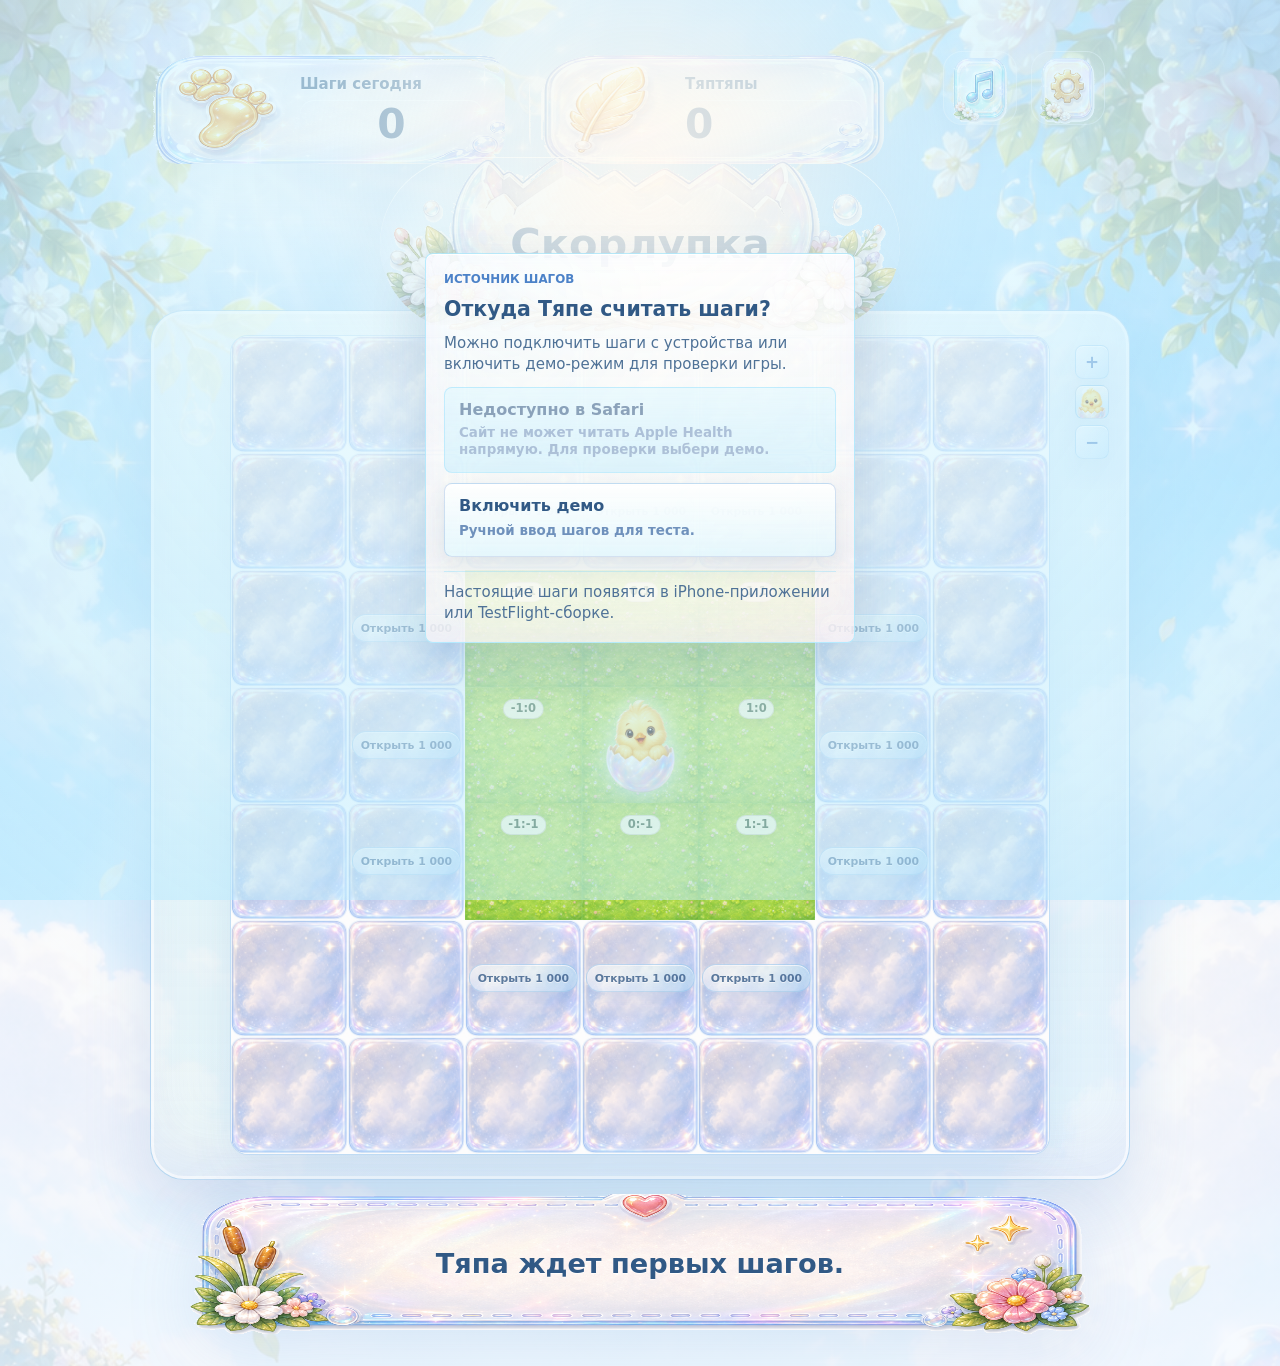
==== commit 67e3f216: "Fix trail joins and add Tyapa center button" ====
--- a/tyapa-github-1.3/index.html
+++ b/tyapa-github-1.3/index.html
@@ -5,7 +5,7 @@
     <meta name="viewport" content="width=device-width, initial-scale=1.0" />
     <title>Тяпа 1.3</title>
     <link rel="icon" type="image/png" href="assets/tyapa-hidden.png" />
-    <link rel="stylesheet" href="styles.css?v=1.3.4" />
+    <link rel="stylesheet" href="styles.css?v=1.3.6" />
   </head>
   <body class="loading">
     <div class="loader" id="loader" role="status" aria-live="polite">
@@ -125,6 +125,9 @@
           <div class="map" id="map" aria-label="Карта 7 на 7"></div>
           <div class="zoom-controls" aria-label="Масштаб карты">
             <button id="zoomInButton" type="button" aria-label="Приблизить" title="Приблизить">+</button>
+            <button id="centerTyapaButton" class="center-tyapa-button" type="button" aria-label="Центрировать карту на Тяпе" title="Центрировать на Тяпе">
+              <img src="assets/tyapa-hidden.png" alt="" draggable="false" />
+            </button>
             <button id="zoomOutButton" type="button" aria-label="Отдалить" title="Отдалить">−</button>
           </div>
           <button id="seedCancelButton" class="seed-cancel-button" type="button" hidden aria-label="Выйти из режима посева" title="Выйти из режима посева">
@@ -302,6 +305,6 @@
       </form>
     </dialog>
 
-    <script src="app.js?v=1.3.4"></script>
+    <script src="app.js?v=1.3.6"></script>
   </body>
 </html>
--- a/tyapa-github-1.3/styles.css
+++ b/tyapa-github-1.3/styles.css
@@ -2628,6 +2628,26 @@
 
 .zoom-controls button:disabled {
   opacity: 1;
+}
+
+.zoom-controls .center-tyapa-button {
+  align-items: center;
+  background:
+    radial-gradient(circle at 34% 20%, rgba(255, 255, 255, 0.78) 0 14%, transparent 15%),
+    linear-gradient(180deg, rgba(255, 250, 242, 0.96), rgba(174, 231, 255, 0.82));
+  border-color: rgba(76, 130, 200, 0.32);
+  display: grid;
+  justify-items: center;
+  overflow: hidden;
+}
+
+.zoom-controls .center-tyapa-button img {
+  display: block;
+  height: 92%;
+  object-fit: contain;
+  pointer-events: none;
+  transform: translateY(2px) scale(1.18);
+  width: 92%;
 }
 
 .seed-cancel-button {
@@ -4915,6 +4935,13 @@
   pointer-events: auto;
 }
 
+.zoom-controls .center-tyapa-button {
+  background:
+    radial-gradient(circle at 34% 20%, rgba(255, 255, 255, 0.78) 0 14%, transparent 15%),
+    linear-gradient(180deg, rgba(255, 250, 242, 0.96), rgba(174, 231, 255, 0.82));
+  border-color: rgba(76, 130, 200, 0.32);
+}
+
 .shell-home-shell {
   display: none;
 }
@@ -5391,9 +5418,24 @@
   opacity: 1;
 }
 
-.trail-art-turn-horizontal,
-.trail-art-turn-vertical {
-  opacity: 0.9;
+.trail-art-arm {
+  opacity: 0.94;
+}
+
+.trail-art-arm-up {
+  clip-path: inset(0 0 50% 0);
+}
+
+.trail-art-arm-down {
+  clip-path: inset(50% 0 0 0);
+}
+
+.trail-art-arm-left {
+  clip-path: inset(0 50% 0 0);
+}
+
+.trail-art-arm-right {
+  clip-path: inset(0 0 0 50%);
 }
 
 .trail {
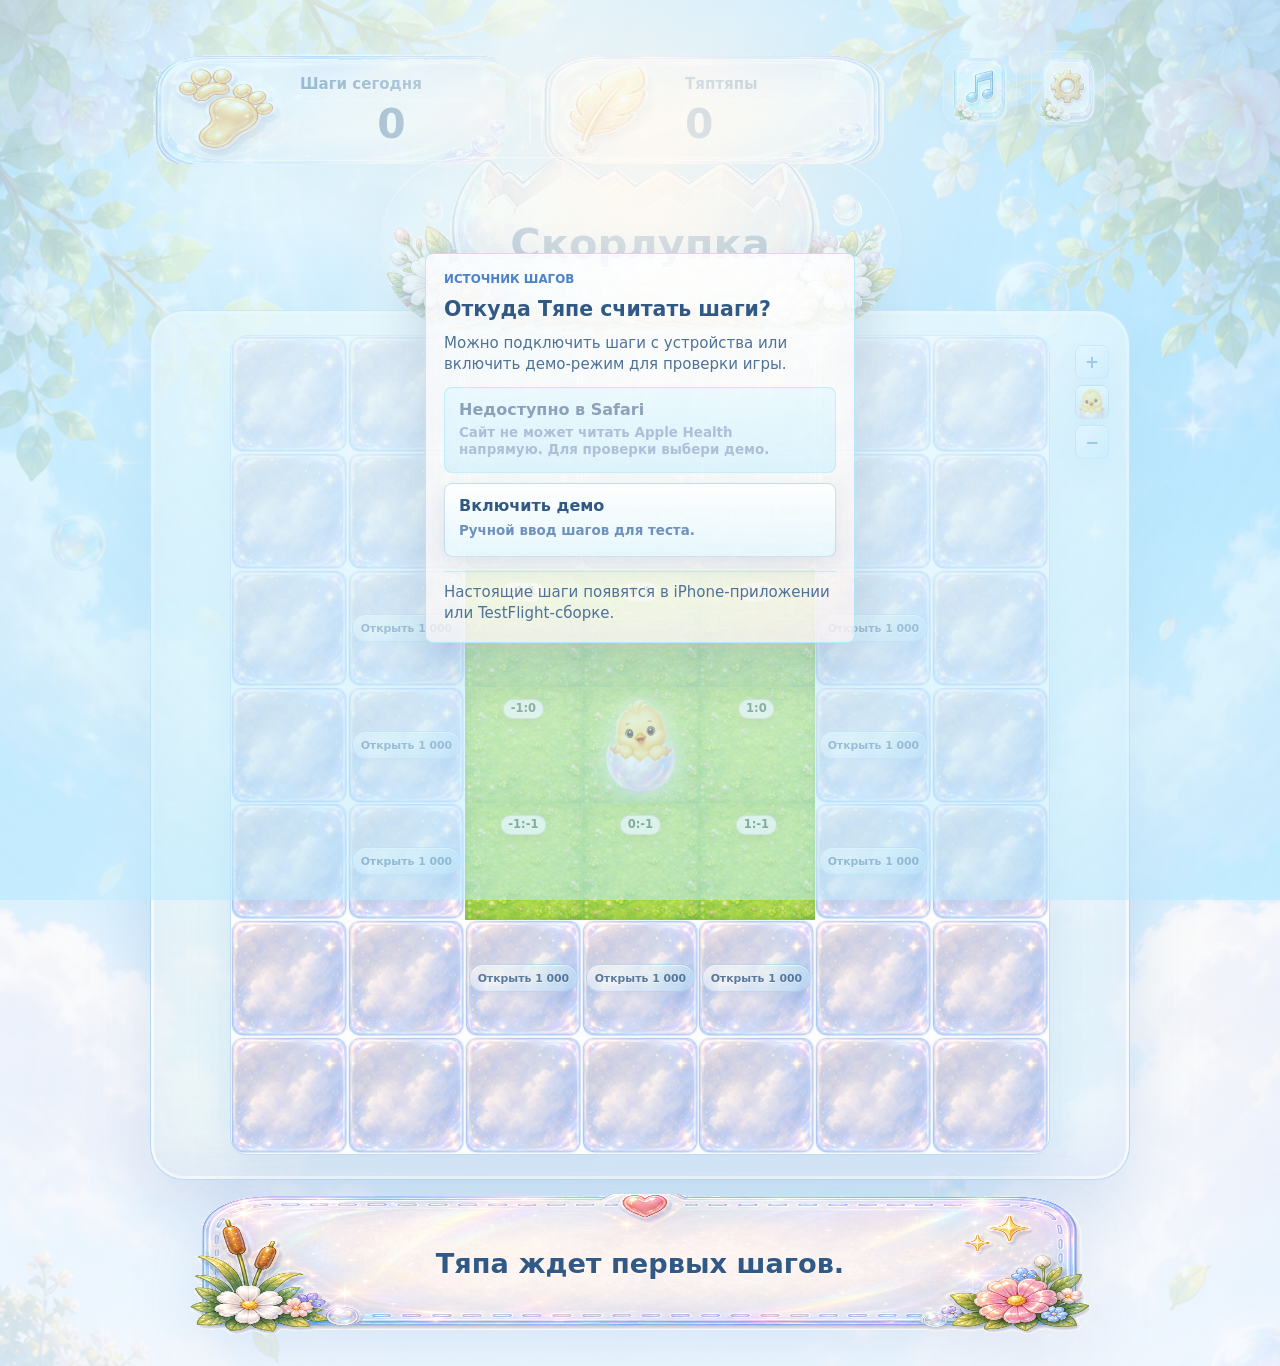
==== commit ceadebe7: "Clean loader shell labels and trail corners" ====
--- a/tyapa-github-1.3/index.html
+++ b/tyapa-github-1.3/index.html
@@ -5,7 +5,8 @@
     <meta name="viewport" content="width=device-width, initial-scale=1.0" />
     <title>Тяпа 1.3</title>
     <link rel="icon" type="image/png" href="assets/tyapa-hidden.png" />
-    <link rel="stylesheet" href="styles.css?v=1.3.6" />
+    <link rel="preload" as="image" href="assets/ui/shell-home-interior-gag.png" />
+    <link rel="stylesheet" href="styles.css?v=1.3.12" />
   </head>
   <body class="loading">
     <div class="loader" id="loader" role="status" aria-live="polite">
@@ -37,7 +38,7 @@
           </div>
         </div>
         <div class="loader-copy">
-          <p class="loader-title">Тяпа собирает тропинку</p>
+          <p class="loader-title" id="loaderTitle">Мир просыпается рядом</p>
           <strong class="loader-progress" id="loaderProgress">0%</strong>
           <span class="loader-bar" aria-hidden="true"><span id="loaderBarFill"></span></span>
         </div>
@@ -305,6 +306,6 @@
       </form>
     </dialog>
 
-    <script src="app.js?v=1.3.6"></script>
+    <script src="app.js?v=1.3.12"></script>
   </body>
 </html>
--- a/tyapa-github-1.3/styles.css
+++ b/tyapa-github-1.3/styles.css
@@ -5325,7 +5325,7 @@
   top: -154px;
   transform: translateX(-50%);
   width: min(520px, 62vw);
-  z-index: 4;
+  z-index: 9101;
 }
 
 .shell-title-button:hover {
@@ -5378,7 +5378,8 @@
   mix-blend-mode: normal;
 }
 
-.trail-art-wrap {
+.trail-art-wrap,
+.trail-svg-wrap {
   background: none;
   box-shadow: none;
   display: block;
@@ -5398,6 +5399,7 @@
   inset: 0;
   max-width: none;
   object-fit: cover;
+  opacity: var(--trail-opacity, 1);
   pointer-events: none;
   position: absolute;
   transform: rotate(var(--trail-rotation, 0deg));
@@ -5406,11 +5408,11 @@
 }
 
 .trail-art-wrap.trail-weak {
-  opacity: 0.72;
+  opacity: 1;
 }
 
 .trail-art-wrap.trail-light {
-  opacity: 0.86;
+  opacity: 1;
 }
 
 .trail-art-wrap.trail-medium,
@@ -5419,7 +5421,39 @@
 }
 
 .trail-art-arm {
-  opacity: 0.94;
+  opacity: var(--trail-opacity, 1);
+}
+
+.trail-art-center {
+  opacity: var(--trail-opacity, 1);
+  -webkit-mask-image: radial-gradient(circle at center, #000 0 54%, rgba(0, 0, 0, 0.78) 64%, transparent 76%);
+  mask-image: radial-gradient(circle at center, #000 0 54%, rgba(0, 0, 0, 0.78) 64%, transparent 76%);
+}
+
+.trail-art-center-junction {
+  -webkit-mask-image: radial-gradient(circle at center, #000 0 46%, rgba(0, 0, 0, 0.68) 58%, transparent 72%);
+  mask-image: radial-gradient(circle at center, #000 0 46%, rgba(0, 0, 0, 0.68) 58%, transparent 72%);
+}
+
+.trail-art-center-turn {
+  -webkit-mask-image: radial-gradient(circle at center, #000 0 42%, rgba(0, 0, 0, 0.68) 58%, transparent 72%);
+  mask-image: radial-gradient(circle at center, #000 0 42%, rgba(0, 0, 0, 0.68) 58%, transparent 72%);
+}
+
+.trail-art-turn-up-right {
+  clip-path: polygon(0 0, 100% 0, 100% 100%, 50% 100%, 50% 50%, 0 50%);
+}
+
+.trail-art-turn-right-down {
+  clip-path: polygon(50% 0, 100% 0, 100% 100%, 0 100%, 0 50%, 50% 50%);
+}
+
+.trail-art-turn-down-left {
+  clip-path: polygon(0 0, 50% 0, 50% 50%, 100% 50%, 100% 100%, 0 100%);
+}
+
+.trail-art-turn-left-up {
+  clip-path: polygon(0 0, 100% 0, 100% 50%, 50% 50%, 50% 100%, 0 100%);
 }
 
 .trail-art-arm-up {
@@ -5445,6 +5479,7 @@
   --trail-spark: rgba(255, 255, 250, 0.7);
   --trail-pearl: rgba(220, 203, 255, 0.58);
   --trail-gold: rgba(255, 217, 106, 0.38);
+  --trail-width: 14;
   opacity: 0.9;
 }
 
@@ -5572,6 +5607,123 @@
 
 .biome-drift-3 {
   opacity: 0.82;
+}
+
+.world-edge-mist,
+.world-edge-dew {
+  pointer-events: none;
+  position: absolute;
+}
+
+.world-edge-mist {
+  mix-blend-mode: screen;
+  opacity: 0.82;
+  z-index: 4;
+}
+
+.world-edge-mist.edge-top {
+  background:
+    radial-gradient(ellipse at 22% 8%, rgba(255, 255, 255, 0.74) 0 7%, transparent 22%),
+    radial-gradient(ellipse at 76% 10%, rgba(220, 203, 255, 0.42) 0 6%, transparent 20%),
+    linear-gradient(180deg, rgba(255, 250, 242, 0.78) 0%, rgba(221, 247, 255, 0.48) 42%, rgba(174, 231, 255, 0.16) 68%, transparent 100%);
+  height: 48%;
+  inset: 0 0 auto;
+}
+
+.world-edge-mist.edge-bottom {
+  background:
+    radial-gradient(ellipse at 28% 92%, rgba(255, 255, 255, 0.7) 0 7%, transparent 22%),
+    radial-gradient(ellipse at 74% 88%, rgba(220, 203, 255, 0.38) 0 6%, transparent 20%),
+    linear-gradient(0deg, rgba(255, 250, 242, 0.78) 0%, rgba(221, 247, 255, 0.48) 42%, rgba(174, 231, 255, 0.16) 68%, transparent 100%);
+  bottom: 0;
+  height: 48%;
+  left: 0;
+  right: 0;
+}
+
+.world-edge-mist.edge-left {
+  background:
+    radial-gradient(ellipse at 8% 26%, rgba(255, 255, 255, 0.72) 0 7%, transparent 22%),
+    radial-gradient(ellipse at 10% 78%, rgba(220, 203, 255, 0.36) 0 6%, transparent 20%),
+    linear-gradient(90deg, rgba(255, 250, 242, 0.76) 0%, rgba(221, 247, 255, 0.46) 42%, rgba(105, 213, 255, 0.13) 68%, transparent 100%);
+  bottom: 0;
+  left: 0;
+  top: 0;
+  width: 48%;
+}
+
+.world-edge-mist.edge-right {
+  background:
+    radial-gradient(ellipse at 92% 24%, rgba(255, 255, 255, 0.72) 0 7%, transparent 22%),
+    radial-gradient(ellipse at 90% 76%, rgba(220, 203, 255, 0.36) 0 6%, transparent 20%),
+    linear-gradient(270deg, rgba(255, 250, 242, 0.76) 0%, rgba(221, 247, 255, 0.46) 42%, rgba(105, 213, 255, 0.13) 68%, transparent 100%);
+  bottom: 0;
+  right: 0;
+  top: 0;
+  width: 48%;
+}
+
+.world-edge-dew {
+  background:
+    radial-gradient(circle at 18% 20%, rgba(255, 255, 255, 0.78) 0 1.8%, transparent 3.2%),
+    radial-gradient(circle at 82% 24%, rgba(255, 250, 242, 0.72) 0 1.4%, transparent 2.9%),
+    radial-gradient(circle at 28% 82%, rgba(220, 203, 255, 0.48) 0 1.5%, transparent 3%),
+    radial-gradient(circle at 76% 78%, rgba(174, 231, 255, 0.5) 0 1.5%, transparent 3%);
+  inset: 0;
+  mix-blend-mode: screen;
+  opacity: 0.28;
+  z-index: 5;
+}
+
+.tile.world-edge-corner .world-edge-mist {
+  opacity: 0.9;
+}
+
+.tile.world-edge-corner .world-edge-dew {
+  opacity: 0.42;
+}
+
+.map.edge-pulse-up .tile.world-edge-top .world-edge-mist.edge-top,
+.map.edge-pulse-down .tile.world-edge-bottom .world-edge-mist.edge-bottom,
+.map.edge-pulse-left .tile.world-edge-left .world-edge-mist.edge-left,
+.map.edge-pulse-right .tile.world-edge-right .world-edge-mist.edge-right {
+  animation: opalEdgeBreath 0.96s ease-out 1;
+}
+
+.map.edge-pulse-up .tile.world-edge-top .world-edge-dew,
+.map.edge-pulse-down .tile.world-edge-bottom .world-edge-dew,
+.map.edge-pulse-left .tile.world-edge-left .world-edge-dew,
+.map.edge-pulse-right .tile.world-edge-right .world-edge-dew {
+  animation: opalEdgeDew 0.96s ease-out 1;
+}
+
+@keyframes opalEdgeBreath {
+  0%, 100% {
+    filter: brightness(1) saturate(1);
+    opacity: 0.82;
+  }
+
+  38% {
+    filter: brightness(1.22) saturate(1.08);
+    opacity: 0.98;
+  }
+
+  64% {
+    filter: brightness(1.12) saturate(1.04);
+    opacity: 0.9;
+  }
+}
+
+@keyframes opalEdgeDew {
+  0%, 100% {
+    opacity: 0.28;
+    transform: scale(1);
+  }
+
+  42% {
+    opacity: 0.58;
+    transform: scale(1.025);
+  }
 }
 
 .shell-home {
@@ -6054,9 +6206,9 @@
 
 .shell-flight-skill {
   left: auto;
-  right: 12%;
-  top: 63%;
-  width: clamp(82px, 17vw, 118px);
+  right: 7.5%;
+  top: 61.5%;
+  width: clamp(138px, 24vw, 168px);
 }
 
 .shell-skill-button,
@@ -6070,12 +6222,93 @@
 }
 
 .shell-seed-action {
-  bottom: 6%;
   left: 50%;
   right: auto;
-  top: auto;
-  transform: translateX(-50%);
-  width: clamp(118px, 30vw, 164px);
+  top: 72%;
+  transform: translate(-50%, -50%);
+  width: clamp(126px, 28vw, 156px);
+  z-index: 8;
+}
+
+.open-button.corner-open {
+  aspect-ratio: 1;
+  background:
+    radial-gradient(circle at 34% 24%, rgba(255, 255, 255, 0.92) 0 14%, transparent 15%),
+    linear-gradient(180deg, #ff7272, #d83232);
+  border: 2px solid rgba(124, 10, 10, 0.34);
+  border-radius: 999px;
+  box-shadow:
+    inset 0 2px 0 rgba(255, 255, 255, 0.38),
+    0 7px 16px rgba(126, 21, 21, 0.26);
+  color: #fff7f7;
+  display: grid;
+  font-size: clamp(1.3rem, 3vw, 1.8rem);
+  font-weight: 1000;
+  line-height: 1;
+  min-height: 44px;
+  padding: 0;
+  text-shadow: 0 1px 0 rgba(88, 0, 0, 0.24);
+  width: clamp(44px, 12vw, 58px);
+}
+
+.shell-skill-button {
+  gap: 2px 8px;
+  grid-template-columns: 30px minmax(74px, 1fr);
+  min-height: 52px;
+  padding: 7px 9px;
+}
+
+.skill-mark {
+  background: none;
+  border-radius: 0;
+  box-shadow: none;
+  height: 28px;
+  position: relative;
+  transform: rotate(-17deg);
+  width: 24px;
+}
+
+.skill-mark::before {
+  background:
+    radial-gradient(ellipse at 32% 24%, rgba(255, 255, 255, 0.9) 0 18%, transparent 19%),
+    linear-gradient(135deg, #fffae8 0 16%, #ffd96a 17% 38%, #aee7ff 39% 72%, #dccbff 73% 100%);
+  border-radius: 66% 34% 70% 30% / 34% 72% 28% 66%;
+  box-shadow:
+    inset -3px -3px 0 rgba(76, 130, 200, 0.13),
+    0 3px 5px rgba(76, 130, 200, 0.18);
+  content: "";
+  height: 26px;
+  left: 3px;
+  position: absolute;
+  top: 0;
+  width: 17px;
+}
+
+.skill-mark::after {
+  background: rgba(49, 89, 133, 0.44);
+  border-radius: 999px;
+  content: "";
+  height: 25px;
+  left: 12px;
+  position: absolute;
+  top: 3px;
+  transform: rotate(8deg);
+  width: 2px;
+}
+
+.shell-skill-button .skill-name,
+.shell-skill-button strong {
+  overflow: visible;
+  text-overflow: clip;
+  white-space: nowrap;
+}
+
+.shell-skill-button .skill-name {
+  font-size: clamp(0.68rem, 1.45vw, 0.82rem);
+}
+
+.shell-skill-button strong {
+  font-size: clamp(0.58rem, 1.22vw, 0.7rem);
 }
 
 .shell-collection::before,
@@ -6115,8 +6348,9 @@
   }
 
   .shell-flight-skill {
-    right: 11%;
-    top: 63%;
+    right: 6.5%;
+    top: 61.5%;
+    width: clamp(118px, 31vw, 142px);
   }
 
   .shell-nest {
@@ -6124,7 +6358,8 @@
   }
 
   .shell-seed-action {
-    bottom: 5.5%;
+    top: 72%;
+    width: clamp(112px, 30vw, 136px);
   }
 }
 
@@ -6290,3 +6525,279 @@
     padding: 10px 14px 12px;
   }
 }
+
+/* 1.3.10 shell overlay polish: keep the artist interior visible on every phone size. */
+.shell-home-room {
+  aspect-ratio: 2 / 3;
+  background:
+    linear-gradient(180deg, rgba(255, 255, 255, 0.02), rgba(221, 247, 255, 0.02)),
+    url("assets/ui/shell-home-interior-gag.png") center / 100% 100% no-repeat,
+    linear-gradient(180deg, #ddf7ff, #fffbf4);
+  display: block;
+  height: auto;
+  max-height: 86svh;
+  max-width: 560px;
+  overflow: hidden;
+  padding: 0;
+  width: min(78vw, 560px);
+}
+
+.shell-seed-action,
+.shell-flight-skill,
+.shell-collection,
+.shell-diary {
+  position: absolute;
+  transform: none;
+  z-index: 7;
+}
+
+.shell-collection {
+  left: 32%;
+  min-height: 7.4%;
+  padding: 5px 8px;
+  top: 29.6%;
+  width: 36%;
+}
+
+.shell-collection h3,
+.shell-diary h3 {
+  font-size: clamp(0.56rem, 1.42vw, 0.7rem);
+  line-height: 1.05;
+  margin-bottom: 4px;
+}
+
+.shell-flight-skill {
+  right: 5.8%;
+  top: 59.8%;
+  width: clamp(154px, 26vw, 184px);
+}
+
+.shell-seed-action {
+  left: 50%;
+  top: 68.4%;
+  transform: translate(-50%, -50%);
+  width: clamp(140px, 30vw, 176px);
+  z-index: 8;
+}
+
+.shell-skill-button,
+.seed-button {
+  background:
+    radial-gradient(circle at 26% 18%, rgba(255, 255, 255, 0.96) 0 10%, transparent 11%),
+    linear-gradient(145deg, rgba(255, 255, 255, 0.82), rgba(174, 231, 255, 0.58));
+  box-shadow:
+    inset 0 0 0 1px rgba(255, 255, 255, 0.78),
+    0 10px 20px rgba(49, 89, 133, 0.16);
+}
+
+.seed-button {
+  min-height: 54px;
+  padding: 8px 10px;
+}
+
+.seed-label,
+.seed-price,
+.shell-skill-button .skill-name,
+.shell-skill-button strong {
+  color: #315985;
+  overflow: visible;
+  text-overflow: clip;
+}
+
+.shell-skill-button {
+  grid-template-columns: 30px minmax(86px, 1fr);
+  min-height: 54px;
+}
+
+@media (max-width: 640px) {
+  .shell-home-room {
+    display: block;
+    height: auto;
+    max-height: 82svh;
+    max-width: 82vw;
+    padding: 0;
+    width: 82vw;
+  }
+
+  .shell-collection {
+    left: 32%;
+    top: 29.4%;
+    width: 36%;
+  }
+
+  .shell-flight-skill {
+    right: 4.8%;
+    top: 59.5%;
+    width: clamp(138px, 37vw, 164px);
+  }
+
+  .shell-seed-action {
+    top: 68.2%;
+    width: clamp(132px, 36vw, 158px);
+  }
+
+  .shell-skill-button {
+    grid-template-columns: 28px minmax(76px, 1fr);
+  }
+}
+
+@media (max-width: 360px) and (max-height: 620px) {
+  .shell-home-room {
+    height: auto;
+    max-height: 80svh;
+    padding: 0;
+    width: min(82vw, 300px);
+  }
+}
+
+/* 1.3.12 quick visual cleanup: intro, loader, trails, and shell labels. */
+body.intro-playing .shell-title-button {
+  opacity: 0;
+  pointer-events: none;
+  visibility: hidden;
+}
+
+.loader-egg,
+.loader-egg img,
+.loader-egg-shine {
+  display: none !important;
+}
+
+.loader-scene::after {
+  animation: loaderWaterGlints 5.8s ease-in-out infinite;
+  background:
+    radial-gradient(circle at 12% 14%, rgba(255, 255, 255, 0.7) 0 0.8%, transparent 2.6%),
+    radial-gradient(circle at 31% 24%, rgba(255, 250, 242, 0.62) 0 0.7%, transparent 2.4%),
+    radial-gradient(circle at 68% 18%, rgba(255, 255, 255, 0.66) 0 0.8%, transparent 2.8%),
+    radial-gradient(circle at 86% 33%, rgba(220, 203, 255, 0.5) 0 0.7%, transparent 2.4%),
+    radial-gradient(circle at 18% 48%, rgba(255, 255, 255, 0.56) 0 0.75%, transparent 2.7%),
+    radial-gradient(circle at 58% 56%, rgba(255, 250, 242, 0.58) 0 0.7%, transparent 2.5%),
+    radial-gradient(circle at 78% 72%, rgba(174, 231, 255, 0.48) 0 0.8%, transparent 2.8%),
+    radial-gradient(circle at 38% 82%, rgba(255, 255, 255, 0.54) 0 0.72%, transparent 2.5%);
+  height: 118%;
+  inset: -12% -8% auto;
+  opacity: 0.58;
+}
+
+@keyframes loaderWaterGlints {
+  0%, 100% {
+    opacity: 0.22;
+    transform: translate3d(-1.5%, -2%, 0) scale(0.98);
+  }
+
+  45% {
+    opacity: 0.62;
+    transform: translate3d(1.2%, 4%, 0) scale(1.03);
+  }
+}
+
+.shell-seed-action,
+.shell-flight-skill,
+.shell-collection,
+.shell-diary {
+  min-height: 0;
+  padding: 0;
+  width: auto;
+}
+
+.shell-collection,
+.shell-diary {
+  background: none;
+  border: 0;
+  box-shadow: none;
+}
+
+.shell-collection {
+  left: 50%;
+  top: 31%;
+  transform: translateX(-50%);
+}
+
+.shell-diary {
+  left: 14%;
+  top: 58%;
+}
+
+.shell-flight-skill {
+  right: 12%;
+  top: 63%;
+}
+
+.shell-seed-action {
+  left: 50%;
+  top: 76%;
+  transform: translateX(-50%);
+}
+
+.shell-skill-button,
+.seed-button,
+.shell-collection h3,
+.shell-diary h3 {
+  align-items: center;
+  background:
+    radial-gradient(circle at 28% 22%, rgba(255, 255, 255, 0.9) 0 10%, transparent 11%),
+    linear-gradient(145deg, rgba(255, 255, 255, 0.76), rgba(174, 231, 255, 0.46));
+  border: 1px solid rgba(126, 182, 232, 0.48);
+  border-radius: 999px;
+  box-shadow:
+    inset 0 0 0 1px rgba(255, 255, 255, 0.7),
+    0 8px 16px rgba(49, 89, 133, 0.12);
+  color: #315985;
+  display: inline-flex;
+  font-size: clamp(0.66rem, 1.55vw, 0.82rem);
+  font-weight: 900;
+  justify-content: center;
+  line-height: 1;
+  margin: 0;
+  min-height: 0;
+  padding: 7px 12px;
+  white-space: nowrap;
+}
+
+.seed-icon,
+.seed-price,
+.skill-mark,
+.shell-skill-button strong,
+.shell-collection h3 span,
+.shell-diary h3 span,
+.shell-items,
+.shell-diary ol {
+  display: none !important;
+}
+
+.shell-skill-button {
+  grid-template-columns: none;
+}
+
+@media (max-width: 640px) {
+  .shell-collection {
+    left: 50%;
+    top: 31%;
+    width: auto;
+  }
+
+  .shell-diary {
+    left: 13%;
+    top: 58%;
+    width: auto;
+  }
+
+  .shell-flight-skill {
+    right: 8%;
+    top: 63%;
+    width: auto;
+  }
+
+  .shell-seed-action {
+    top: 76%;
+    width: auto;
+  }
+
+  .shell-skill-button,
+  .seed-button,
+  .shell-collection h3,
+  .shell-diary h3 {
+    font-size: clamp(0.62rem, 2.6vw, 0.74rem);
+    padding: 6px 10px;
+  }
+}
